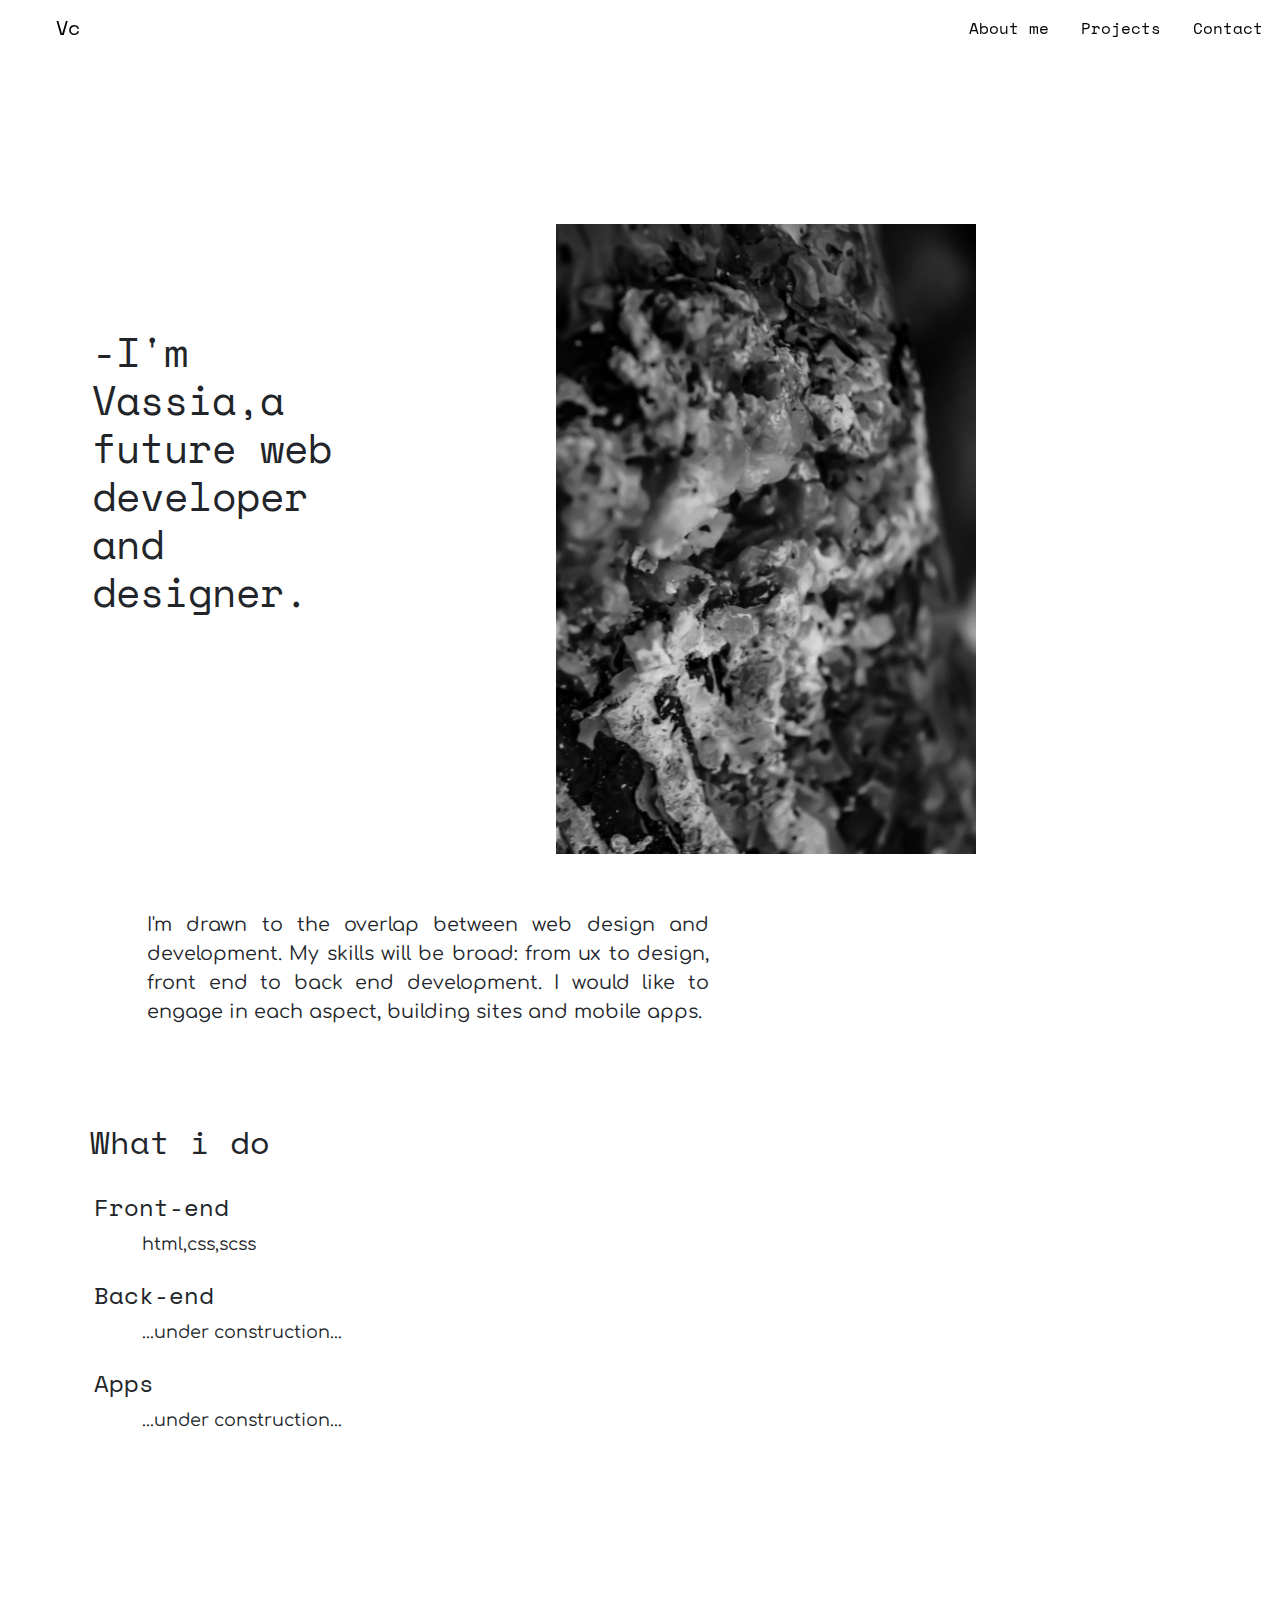
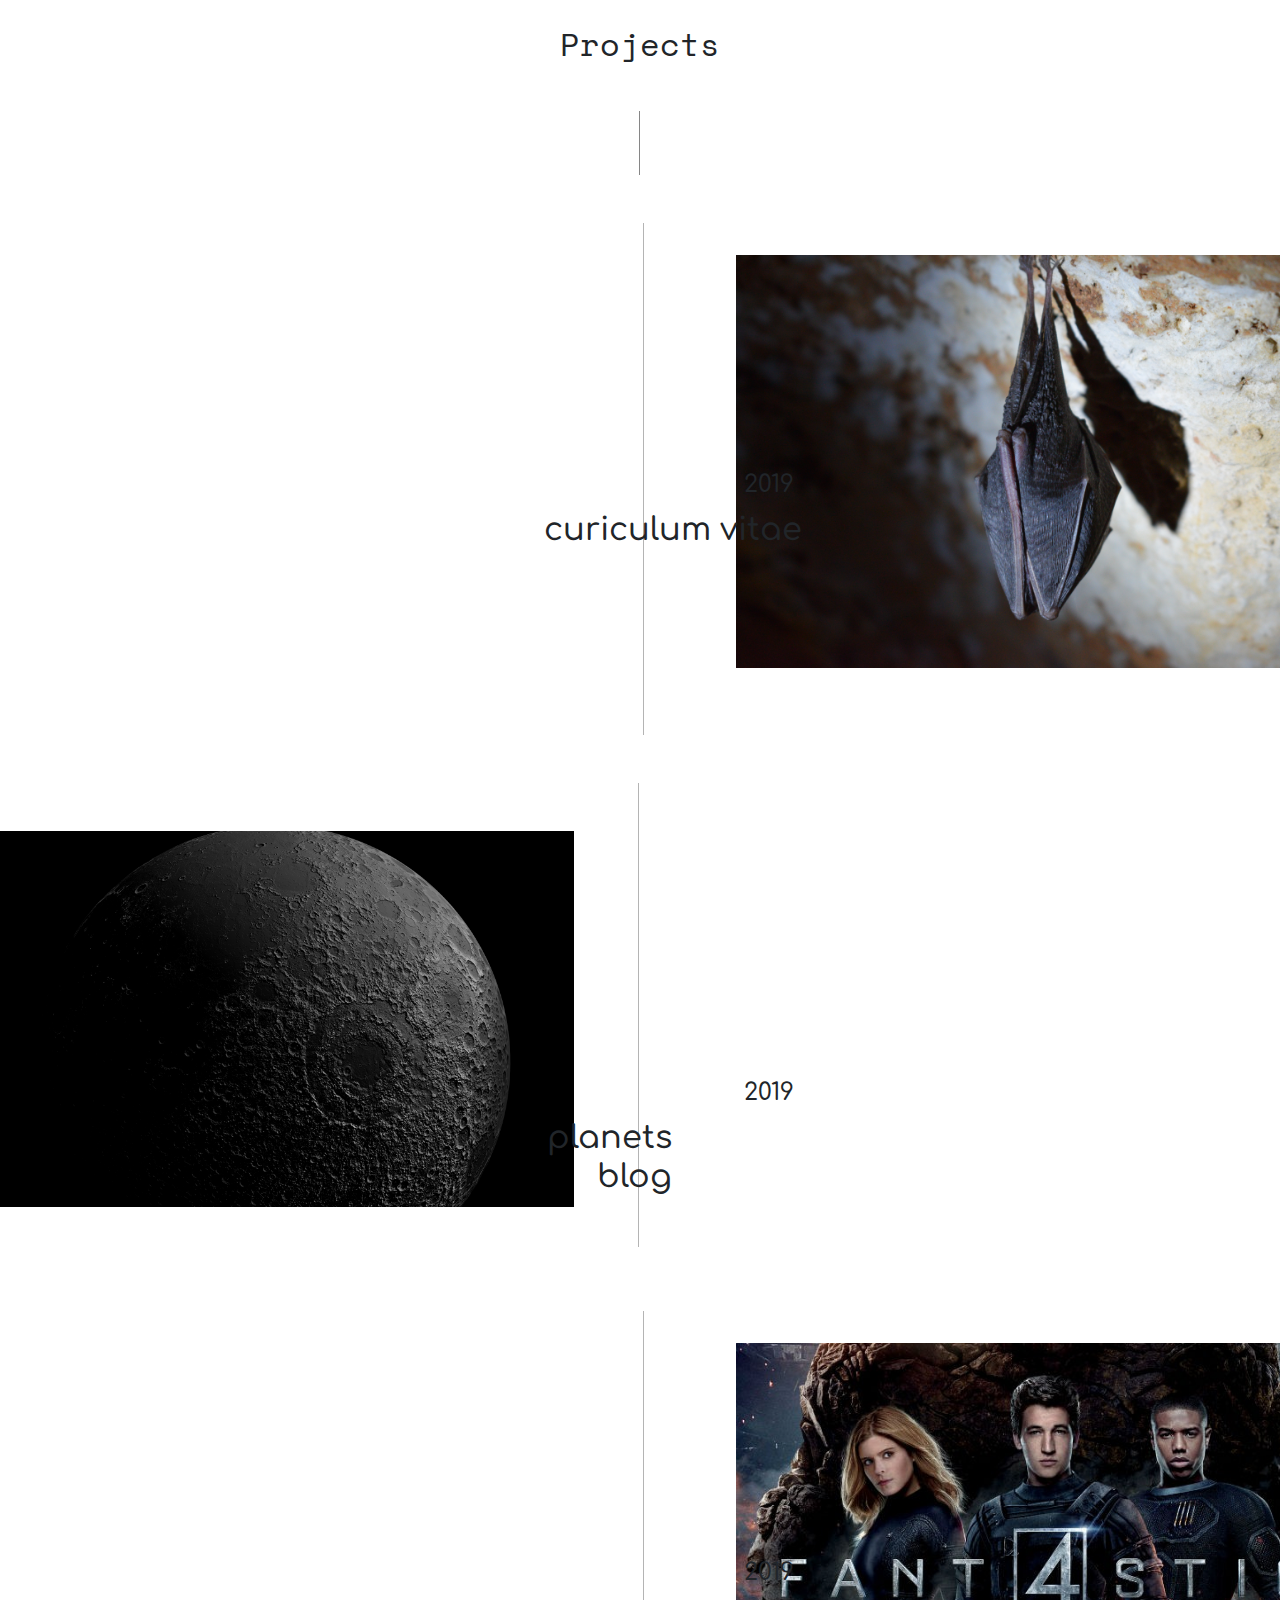
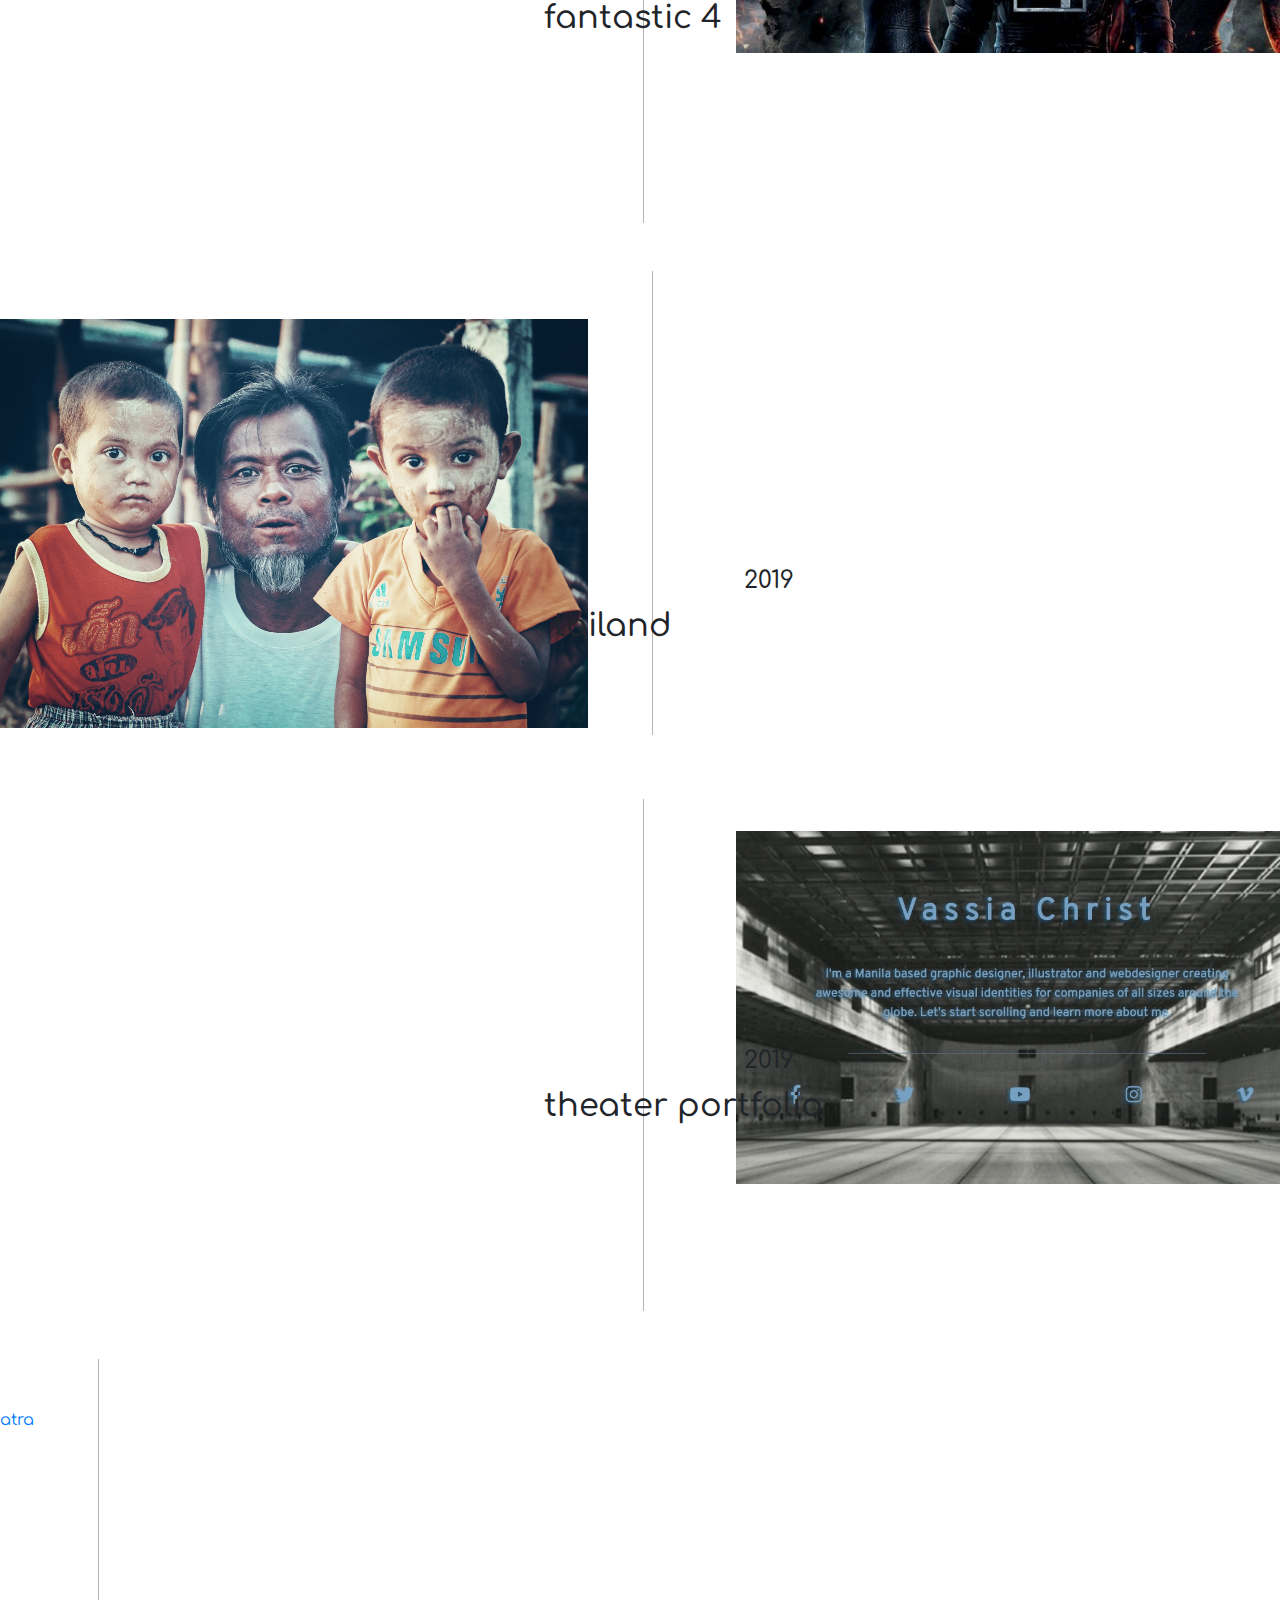
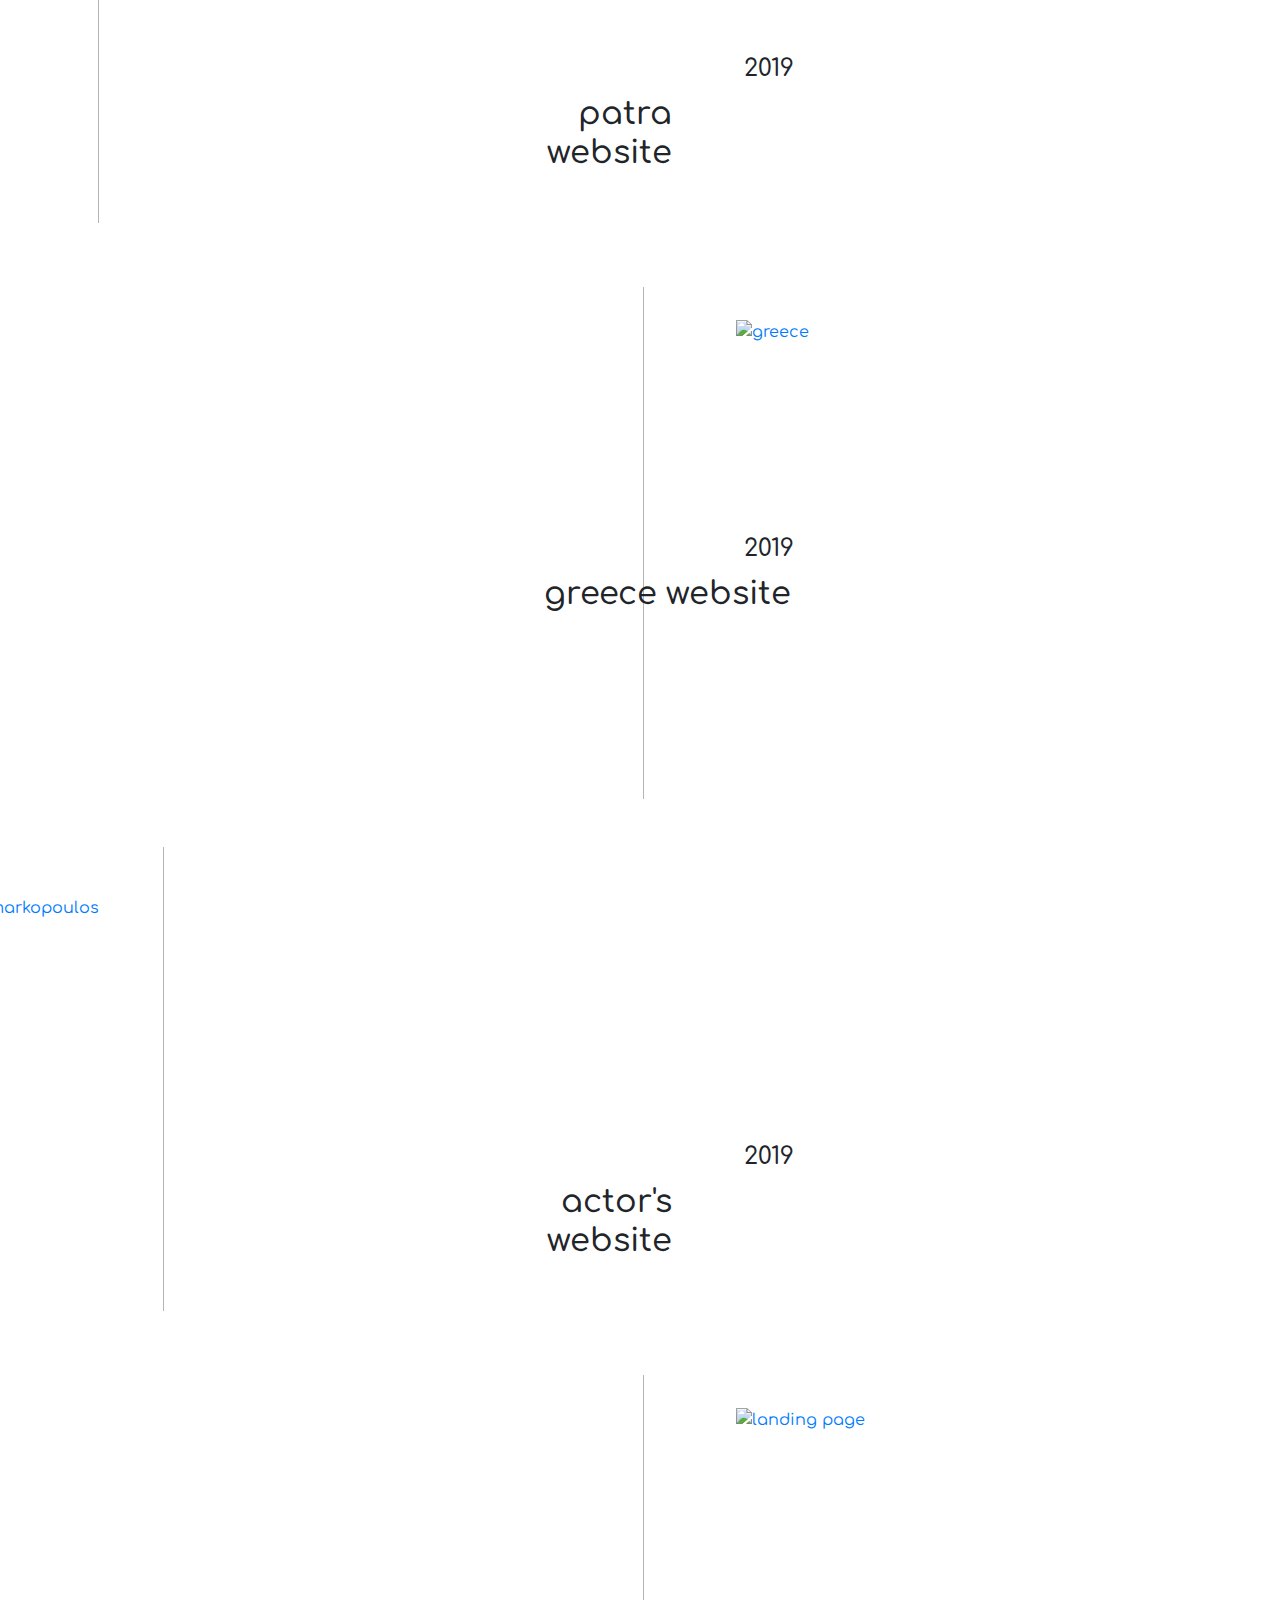
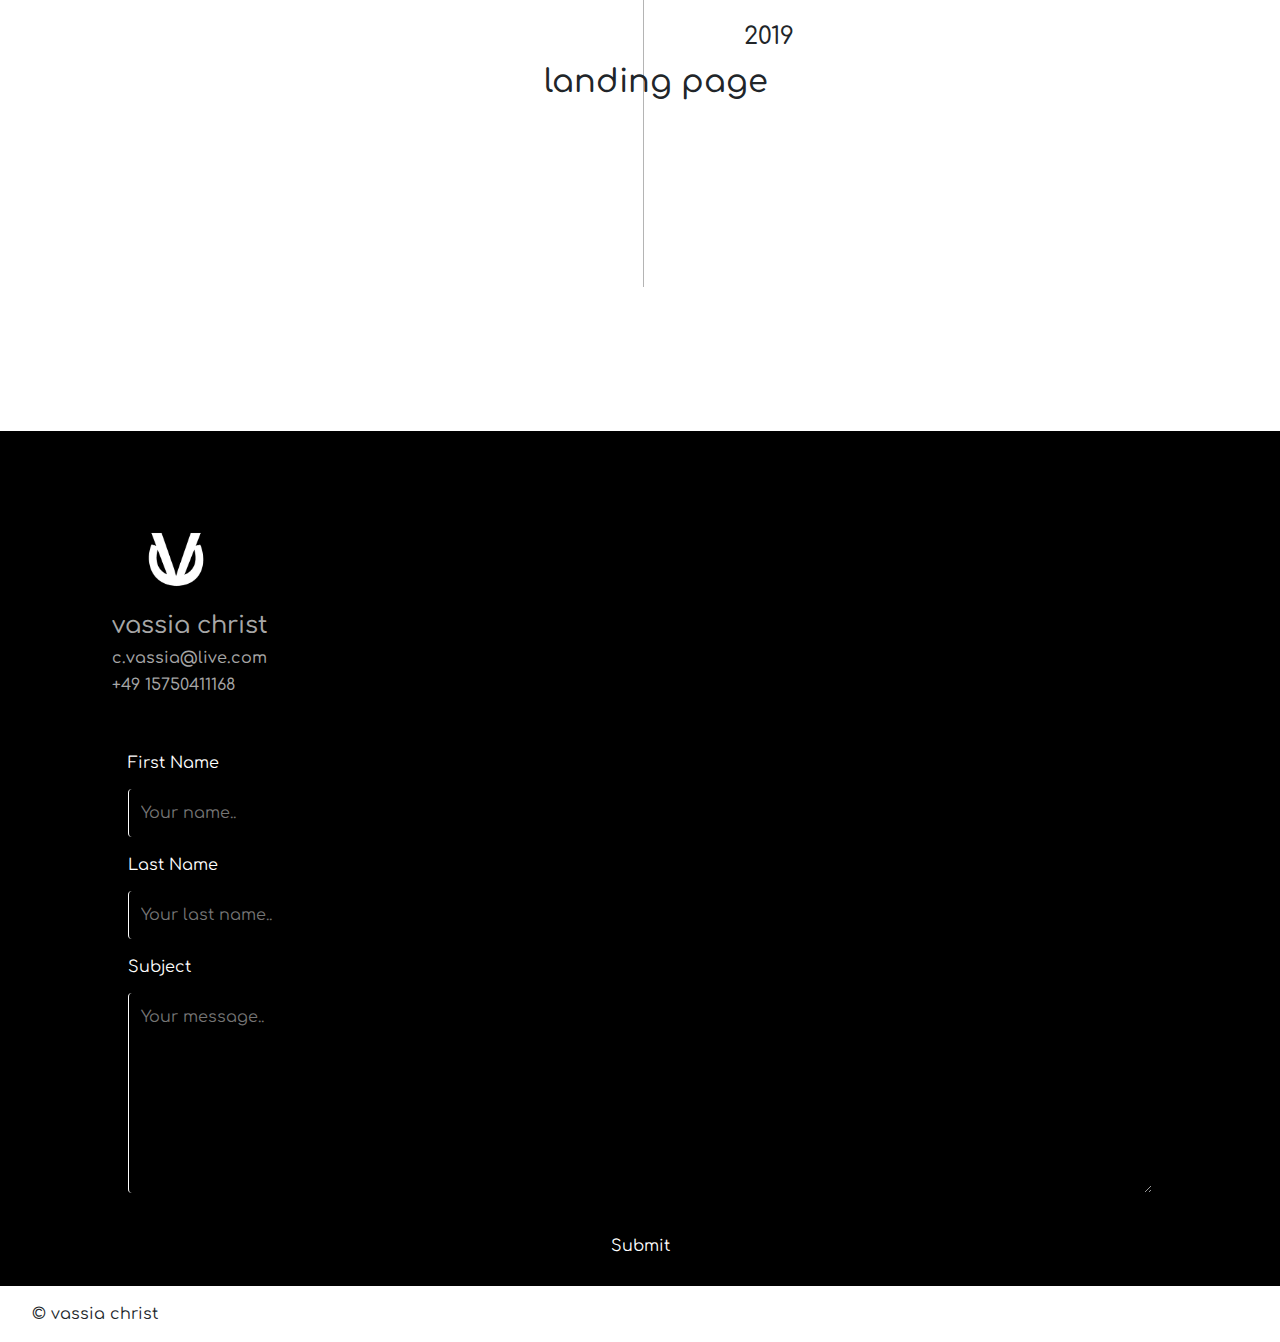
==== index.html @ 7c49e752 "first commit" ====
<!DOCTYPE html>
<html lang="en">
  <head>
    <meta charset="UTF-8" />
    <meta name="viewport" content="width=device-width, initial-scale=1.0" />
    <meta http-equiv="X-UA-Compatible" content="ie=edge" />
    <title>Document</title>
    <link
      rel="stylesheet"
      href="https://maxcdn.bootstrapcdn.com/bootstrap/4.3.1/css/bootstrap.min.css"
    />
    <script src="https://ajax.googleapis.com/ajax/libs/jquery/3.3.1/jquery.min.js"></script>
    <script src="https://cdnjs.cloudflare.com/ajax/libs/popper.js/1.14.7/umd/popper.min.js"></script>
    <script src="https://maxcdn.bootstrapcdn.com/bootstrap/4.3.1/js/bootstrap.min.js"></script>
    <link rel="stylesheet" href="main.css" />
    <link
      rel="stylesheet"
      href="https://use.fontawesome.com/releases/v5.8.1/css/all.css"
      integrity="sha384-50oBUHEmvpQ+1lW4y57PTFmhCaXp0ML5d60M1M7uH2+nqUivzIebhndOJK28anvf"
      crossorigin="anonymous"
    />
    <script src="https://unpkg.com/scrollreveal"></script>
    <link
      href="https://fonts.googleapis.com/css?family=Comfortaa:500|Space+Mono"
      rel="stylesheet"
    />
  </head>
  <body>
    <!-- NAVBAR -->

    <nav class="navbar navbar-expand-md fixed-top">
      <a id="logo" class="navbar-brand" href="#about">Vc</a>
      <button
        class="navbar-toggler"
        type="button"
        data-toggle="collapse"
        data-target="#collapsibleNavbar"
      >
        <span onclick="openNav()"> Menu</span>
      </button>
      <div
        class="collapse navbar-collapse row justify-content-end bd-highlight"
        id="navbarNavAltMarkup"
      >
        <a class="nav-item nav-link" href="#about">About me</a>
        <a class="nav-item nav-link" href="#projects-desktop">Projects</a>
        <a class="nav-item nav-link" href="#contact">Contact</a>
      </div>
      <div id="myNav" class="overlay">
        <a href="javascript:void(0)" class="closebtn" onclick="closeNav()"
          >&times;</a
        >

        <div class="overlay-content">
          <a onclick="closeNav()" href="#about">About me</a>
          <a onclick="closeNav()" href="#projects">Projects</a>
          <a onclick="closeNav()" href="#contact">Contact</a>
        </div>
      </div>
    </nav>

    <script>
      function openNav() {
        document.getElementById("myNav").style.height = "100%";
      }

      function closeNav() {
        document.getElementById("myNav").style.height = "0%";
      }
    </script>

    <script>
      $(window).scroll(function() {
        var scroll = $(window).scrollTop();
        if (scroll < 670) {
          $(".fixed-top").css("background", "transparent");
        } else {
          $(".fixed-top").css("background", "rgba(255, 255, 255, 0.644)");
          $(".fixed-top #logo").css("color", "black");
        }
      });

      $(window).scroll(function() {
        var scroll = $(window).scrollTop();
        if (scroll < 670) {
          $(".fixed-top #logo").css("color", "black");
          $("button").css("color", "black");
        } else {
          $("button").css("color", "black");
        }
      });

      $(window).scroll(function() {
        var scroll = $(window).scrollTop();
        if (scroll < 4670) {
          $("rgba(255, 255, 255, 0.644)").css("background", "transparent");
        } else {
          $(".fixed-top").css("background", "transparent");
          $(".fixed-top #logo").css("color", "white");
          $("button").css("color", "white");
        }
      });
    </script>

    <!-- About Section -->

    <section id="about"></section>
    <section>
      <article id="flex">
        <h1>-I'm Vassia,a future web developer and designer.</h1>
        <img id="hidden" src="pictures/bg-1.jpg" alt="bg" />
        <p class="first-paragraph">
          I'm drawn to the overlap between web design and development. My skills
          will be broad: from ux to design, front end to back end development. I
          would like to engage in each aspect, building sites and mobile apps.
        </p>
      </article>
      <article id="no-flex">
        <h2>What i do</h2>
        <h4>Front-end</h4>
        <p>html,css,scss</p>
        <h4>Back-end</h4>
        <p>...under construction...</p>
        <h4>Apps</h4>
        <p>...under construction...</p>
      </article>
    </section>

    <!-- Projects Section for mobile-->

    <section class="mobile" id="projects">
      <h2 id="reveal-h">Projects</h2>
      <div class="middle_line"></div>
      <article class="reveal-container">
        <a href="../html-cv/index.html">
          <img src="pictures/cv.jpg" alt="cv" />
        </a>
        <h6 class="info">2019</h6>
        <h5 class="info">curiculum vitae</h5>
      </article>
      <div class="middle_line"></div>
      <article class="reveal-container">
        <a href="../html-blog/index.html">
          <img src="pictures/blog.jpg" alt="planets" />
        </a>
        <h6 class="info">2019</h6>
        <h5 class="info">planets blog</h5>
      </article>
      <div class="middle_line"></div>
      <article class="reveal-container">
        <a href="../fanastic-four/index.html">
          <img src="pictures/fantastic4.jpg" alt="fantastic 4" />
        </a>
        <h6 class="info">2019</h6>
        <h5 class="info">fantastic 4 website</h5>
      </article>
      <div class="middle_line"></div>
      <article class="reveal-container">
        <a href="../html-photo_blog/index.html">
          <img src="pictures/photo-blog.jpg" alt="tailand" />
        </a>
        <h6 class="info">2019</h6>
        <h5 class="info">photo blog tailand</h5>
      </article>
      <div class="middle_line"></div>
      <article class="reveal-container">
        <a href="../html-portfolio/index.html">
          <img src="pictures/portfolio.jpg" alt="portfolio" />
        </a>
        <h6 class="info">2019</h6>
        <h5 class="info">theater portfolio</h5>
      </article>
      <div class="middle_line"></div>
      <article class="reveal-container">
        <a href="greece.html">
          <img src="pictures/greece.jpg" alt="greece" />
        </a>
        <h6 class="info">2019</h6>
        <h5 class="info">greece website</h5>
      </article>
      <div class="middle_line"></div>
      <article class="reveal-container">
        <a href="../html-patra/index.html">
          <img src="pictures/patra.jpg" alt="patra" />
        </a>
        <h6 class="info">2019</h6>
        <h5 class="info">patra website</h5>
      </article>
      <div class="middle_line"></div>
      <article class="reveal-container">
        <a href="../Spyros_Markopoulos/spyros.html">
          <img src="pictures/markopoulos.jpg" alt="markopoulos" />
        </a>
        <h6 class="info">2019</h6>
        <h5 class="info">actor's website</h5>
      </article>
      <div class="middle_line"></div>
      <article class="reveal-container">
        <a href="../ProductLandingPage/index.html">
          <img src="pictures/landing-page.jpg" alt="landing page" />
        </a>
        <h6 class="info">2019</h6>
        <h5 class="info">landing page</h5>
      </article>
    </section>

    <script>
      /* Setting Scroll reveal as a global 
object in window */
      window.sr = new ScrollReveal({
        reset: true // to repeat the effect
      });

      // First Section
      sr.reveal("#reveal-h", {
        origin: "left", // Place to start
        distance: "500px", // Distance to be moved
        duration: 2000
      });

      // Second section
      sr.reveal(".reveal-container", {
        origin: "bottom",
        duration: 3000,
        distance: "200px"
      });

      // info box
      sr.reveal(".info", {
        origin: "bottom",
        duration: 3000,
        distance: "200px"
      });

      sr.reveal("#hidden", {
        origin: "bottom",
        duration: 4000,
        distance: "700px"
      });
    </script>

    <!-- Projects Section for desktop-->
    <section id="projects-desktop">
      <h2 id="reveal-h1">Projects</h2>
      <div class="middle_line"></div>
      <section class="container">
        <article class="empty-left">
          <h6 class="info1">2019</h6>
          <h5 class="info1">curiculum vitae</h5>
        </article>
        <div class="middle_line1"></div>
        <article class="reveal-container1">
          <a href="../html-cv/index.html">
            <img src="pictures/cv.jpg" alt="cv" />
          </a>
        </article>
      </section>

      <section class="container">
        <article id="picture-left" class="reveal-container1">
          <a href="../html-blog/index.html">
            <img src="pictures/blog.jpg" alt="planets" />
          </a>
          <div class="middle_line2"></div>
          <article class="empty-right">
            <h6 id="h6-right" class="info1">2019</h6>
            <h5 id="h5-right" class="info1">planets blog</h5>
          </article>
        </article>
      </section>

      <section class="container">
        <article class="empty-left">
          <h6 class="info1">2019</h6>
          <h5 class="info1">fantastic 4</h5>
        </article>
        <div class="middle_line1"></div>
        <article class="reveal-container1">
          <a href="../fanastic-four/index.html">
            <img
              
              src="pictures/fantastic4.jpg"
              alt="fantastic 4"
            />
          </a>
        </article>
      </section>

      <section class="container">
        <article id="picture-left" class="reveal-container1">
          <a href="../html-photo_blog/index.html">
            <img src="pictures/photo-blog.jpg" alt="tailand" />
          </a>
          <div class="middle_line2"></div>
          <article class="empty-right">
            <h6 id="h6-right" class="info1">2019</h6>
            <h5 id="h5-right" class="info1">tailand</h5>
          </article>
        </article>
      </section>

      <section class="container">
        <article class="empty-left">
          <h6 class="info1">2019</h6>
          <h5 class="info1">theater portfolio</h5>
        </article>
        <div class="middle_line1"></div>
        <article class="reveal-container1">
          <a href="../html-portfolio/index.html">
            <img
              
              src="pictures/portfolio.jpg"
              alt="portfolio"
            />
          </a>
        </article>
      </section>

      <section class="container">
        <article id="picture-left" class="reveal-container1">
          <a href="../html-patra/index.html">
            <img src="pictures/patra.jpg" alt="patra" />
          </a>
          <div class="middle_line2"></div>
          <article class="empty-right">
            <h6 id="h6-right" class="info1">2019</h6>
            <h5 id="h5-right" class="info1">patra website</h5>
          </article>
        </article>
      </section>

      <section class="container">
        <article class="empty-left">
          <h6 class="info1">2019</h6>
          <h5 class="info1">greece website</h5>
        </article>
        <div class="middle_line1"></div>
        <article class="reveal-container1">
          <a href="greece.html">
            <img
              
              src="pictures/greece.jpg"
              alt="greece"
            />
          </a>
        </article>
      </section>

      <section class="container">
        <article id="picture-left" class="reveal-container1">
          <a href="../Spyros_Markopoulos/spyros.html">
            <img src="pictures/markopoulos.jpg" alt="markopoulos" />
          </a>
          <div class="middle_line2"></div>
          <article class="empty-right">
            <h6 id="h6-right" class="info1">2019</h6>
            <h5 id="h5-right" class="info1">actor's website</h5>
          </article>
        </article>
      </section>

      <section class="container">
        <article class="empty-left">
          <h6 class="info1">2019</h6>
          <h5 class="info1">landing page</h5>
        </article>
        <div class="middle_line1"></div>
        <article class="reveal-container1">
          <a href="../ProductLandingPage/index.html">
            <img
              
              src="pictures/landing-page.jpg"
              alt="landing page"
            />
          </a>
        </article>
      </section>
    </section>

    <script>
      /* Setting Scroll reveal as a global 
  object in window */
      window.sr = new ScrollReveal({
        reset: true // to repeat the effect
      });

      // First Section
      sr.reveal("#reveal-h1", {
        origin: "left", // Place to start
        distance: "500px", // Distance to be moved
        duration: 2000
      });

      // Second section
      sr.reveal(".reveal-container1", {
        origin: "bottom",
        duration: 3000,
        distance: "200px"
      });

      // info box
      sr.reveal(".info1", {
        origin: "bottom",
        duration: 3000,
        distance: "200px"
      });

      sr.reveal("#hidden", {
        origin: "bottom",
        duration: 4000,
        distance: "700px"
      });
    </script>

    <!-- contact section -->

    <div id="contact">
      <div class="informations">
        <img class="reveal-logo" src="pictures/logo.png" alt="logo" />
        <h4>vassia christ</h4>
        <h6>c.vassia@live.com</h6>
        <h6>+49 15750411168</h6>
      </div>
      <div class="wrapper">
        <form action="/action_page.php">
          <label for="fname">First Name</label>
          <input
            type="text"
            id="fname"
            name="firstname"
            placeholder="Your name.."
          />

          <label for="lname">Last Name</label>
          <input
            type="text"
            id="lname"
            name="lastname"
            placeholder="Your last name.."
          />

          <label for="subject">Subject</label>
          <textarea
            id="subject"
            name="subject"
            placeholder="Your message.."
            style="height:200px"
          ></textarea>

          <input type="submit" value="Submit" />
        </form>
      </div>
    </div>

    <script>
      /* Setting Scroll reveal as a global 
  object in window */
      window.sr = new ScrollReveal({
        reset: true // to repeat the effect
      });

      sr.reveal(".reveal-logo", {
        origin: "bottom", // Place to start
        distance: "700px", // Distance to be moved
        duration: 6000
      });
    </script>

    <!-- footer -->
    <footer>
      <p>&copy; vassia christ</p>
      <a
        id="first-icon"
        class="fab fa-facebook-f"
        href="https://www.facebook.com/vassia.christ"
      ></a>
      <a
        class="fab fa-pinterest"
        href="https://www.pinterest.de/vassiachrist/web-design/"
      ></a>
      <a class="fab fa-dribbble" href="https://dribbble.com/vassia1"></a>
    </footer>
  </body>
</html>
---- main.css ----
* {
  -webkit-box-sizing: border-box;
  box-sizing: border-box;
  margin: 0;
  padding: 0;
}

body {
  font-family: "Space Mono", monospace;
}

nav button {
  outline: 0 !important;
}

nav .overlay {
  height: 0%;
  width: 100%;
  position: fixed;
  z-index: 1;
  top: 0;
  left: 0;
  background-color: black;
  background-color: black;
  overflow-y: hidden;
  -webkit-transition: 0.5s;
  transition: 0.5s;
}

nav .overlay-content {
  position: relative;
  top: 10%;
  width: 100%;
  text-align: right;
  padding-right: 3em;
  margin-top: 30px;
}

nav .overlay a {
  padding: 8px;
  text-decoration: none;
  font-size: 36px;
  color: #ffffff;
  display: block;
  -webkit-transition: 2s;
  transition: 2s;
}

nav .overlay .closebtn {
  position: absolute;
  top: -7px;
  left: 10px;
  font-size: 35px;
}

nav #logo {
  color: black;
}

nav #navbarNavAltMarkup a {
  color: #000000;
}

#about {
  height: 1em;
}

section {
  margin-top: 1em;
}

section article h1,
section article h2 {
  margin: 1em 0.1em 1em 0.3em;
}

section article #hidden {
  display: none;
}

section article p {
  margin: 0.5em 2em 0 1.5em;
  font-family: "Comfortaa", cursive;
  font-size: 1.1em;
}

section article h4 {
  margin: 0 2em 0 0.6em;
}

section article .first-paragraph {
  text-align: justify;
  margin-top: 2em;
}

section article h4 {
  margin-top: 1em;
}

#projects-desktop {
  display: none;
}

#projects {
  font-family: "Comfortaa", cursive;
}

#projects .middle_line {
  width: 50%;
  height: 4em;
  margin: 3em 0 3em 0;
  border-right: 1px solid rgba(105, 105, 105, 0.808);
}

#projects h2 {
  padding-top: 2em;
  text-align: center;
  font-family: "Space Mono", monospace;
}

#projects article {
  margin-top: 2em;
}

#projects img {
  width: 100%;
  height: auto;
  margin: 0 auto;
}

#projects h6 {
  text-align: center;
  margin-bottom: 0;
  margin-top: 1em;
}

#projects h5 {
  text-align: center;
}

#contact {
  font-family: "Comfortaa", cursive;
  background-color: black;
  margin-top: 6em;
}

#contact .informations {
  color: rgba(255, 255, 255, 0.664);
  padding: 4em 0 3em 7em;
}

#contact .informations img {
  width: 50%;
  height: auto;
}

#contact .wrapper {
  width: 80%;
  margin: 0 auto;
}

#contact label {
  color: white;
}

#contact input,
#contact select,
#contact textarea {
  background-color: transparent;
  color: white;
  width: 100%;
  padding: 12px;
  border-radius: 4px;
  margin-top: 6px;
  margin-bottom: 16px;
  resize: vertical;
  outline: 0 !important;
  border: none;
  border-left: 1px solid white !important;
}

#contact input[type="submit"] {
  padding: 12px 20px;
  border: none;
  border-radius: 4px;
  cursor: pointer;
  outline: 0 !important;
  border: none !important;
}

footer {
  font-family: "Comfortaa", cursive;
  margin-top: 1em;
  display: -webkit-box;
  display: -ms-flexbox;
  display: flex;
  -ms-flex-pack: distribute;
      justify-content: space-around;
}

footer p {
  padding-right: 10em;
}

footer a {
  color: black;
  padding-top: 0.1em;
}

@media (min-width: 768px) {
  section #flex {
    margin: 1em 0 0 2em;
    display: -webkit-box;
    display: -ms-flexbox;
    display: flex;
    -ms-flex-wrap: wrap;
        flex-wrap: wrap;
  }
  section #flex #hidden {
    display: -webkit-box;
    display: -ms-flexbox;
    display: flex;
    width: 30%;
    height: 25%;
    margin: 11em 0 0 14em;
  }
  section #flex h1 {
    display: -webkit-box;
    display: -ms-flexbox;
    display: flex;
    text-align: left;
    width: 20%;
    margin: 4em 0em 1em 0.3em;
  }
  section #flex p {
    display: -webkit-box;
    display: -ms-flexbox;
    display: flex;
    margin: 3em 16em 0 1.5em;
    width: 50%;
  }
  section #no-flex {
    margin-left: 2em;
  }
  section #no-flex h2 {
    margin-top: 3em;
  }
  section #no-flex h4 {
    margin: 0 2em 0 0.6em;
  }
  section #no-flex .first-paragraph {
    text-align: justify;
    margin-top: 2em;
  }
  section #no-flex h4 {
    margin-top: 1em;
  }
  #contact .reveal-logo {
    width: 10% !important;
  }
  footer #first-icon {
    padding-left: 10em;
  }
}

@media (min-width: 1024px) {
  #navbarNavAltMarkup {
    width: 40%;
  }
  #flex {
    margin-left: 5em !important;
  }
  #flex #hidden {
    width: 35% !important;
  }
  #flex h1 {
    margin-top: 7em !important;
  }
  #flex p {
    font-size: 1.2em;
  }
  #no-flex {
    margin-left: 5em !important;
    margin-bottom: 8em !important;
  }
  .mobile {
    display: none;
  }
  #projects-desktop {
    font-family: "Comfortaa", cursive;
    display: block;
  }
  #projects-desktop .middle_line {
    width: 50%;
    height: 4em;
    margin: 3em 0 3em 0;
    border-right: 1px solid rgba(105, 105, 105, 0.808);
  }
  #projects-desktop h2 {
    padding-top: 2em;
    text-align: center;
    font-family: "Space Mono", monospace;
  }
  #projects-desktop article {
    margin-top: 2em;
  }
  #projects-desktop h6 {
    text-align: right;
    margin-bottom: 0;
    margin-top: 9em;
    position: absolute;
    left: 31em;
    font-size: 1.5em;
  }
  #projects-desktop h5 {
    text-align: right;
    margin-top: 8em;
    position: absolute;
    left: 17em;
    font-size: 2em;
  }
  #projects-desktop img {
    width: 100%;
    height: auto;
  }
  #projects-desktop .container {
    display: -webkit-box;
    display: -ms-flexbox;
    display: flex;
    -webkit-box-pack: justify;
        -ms-flex-pack: justify;
            justify-content: space-between;
  }
  #projects-desktop .empty-left {
    width: 60%;
  }
  #projects-desktop .reveal-container1 {
    width: 70%;
    display: -webkit-box;
    display: -ms-flexbox;
    display: flex;
    margin-right: -10em;
  }
  #projects-desktop .middle_line1 {
    width: 10%;
    height: 32em;
    margin: 0em -2em 3em 0;
    border-left: 1px solid rgba(105, 105, 105, 0.5);
  }
  #projects-desktop .empty-right {
    width: 60%;
  }
  #projects-desktop #picture-left {
    width: 61%;
    margin-left: -9em;
  }
  #projects-desktop #picture-left a {
    margin-right: 4em;
  }
  #projects-desktop .middle_line2 {
    width: 10%;
    height: 29em;
    margin: -3em -5.9em 3em 0;
    border-left: 1px solid rgba(105, 105, 105, 0.5);
  }
  #h5-right {
    text-align: right;
    margin-top: 7em;
    position: absolute;
    right: 19em;
    font-size: 2em;
  }
  #h6-right {
    text-align: right;
    margin-bottom: 0;
    margin-top: 7em;
    position: absolute;
    left: 31em;
    font-size: 1.5em;
  }
  #contact .reveal-logo {
    width: 10% !important;
  }
  footer {
    display: -webkit-inline-box;
    display: -ms-inline-flexbox;
    display: inline-flex;
  }
  p {
    padding-left: 2em;
  }
  #first-icon {
    padding-left: 69em;
  }
  a {
    padding-left: 2em;
  }
}
/*# sourceMappingURL=main.css.map */
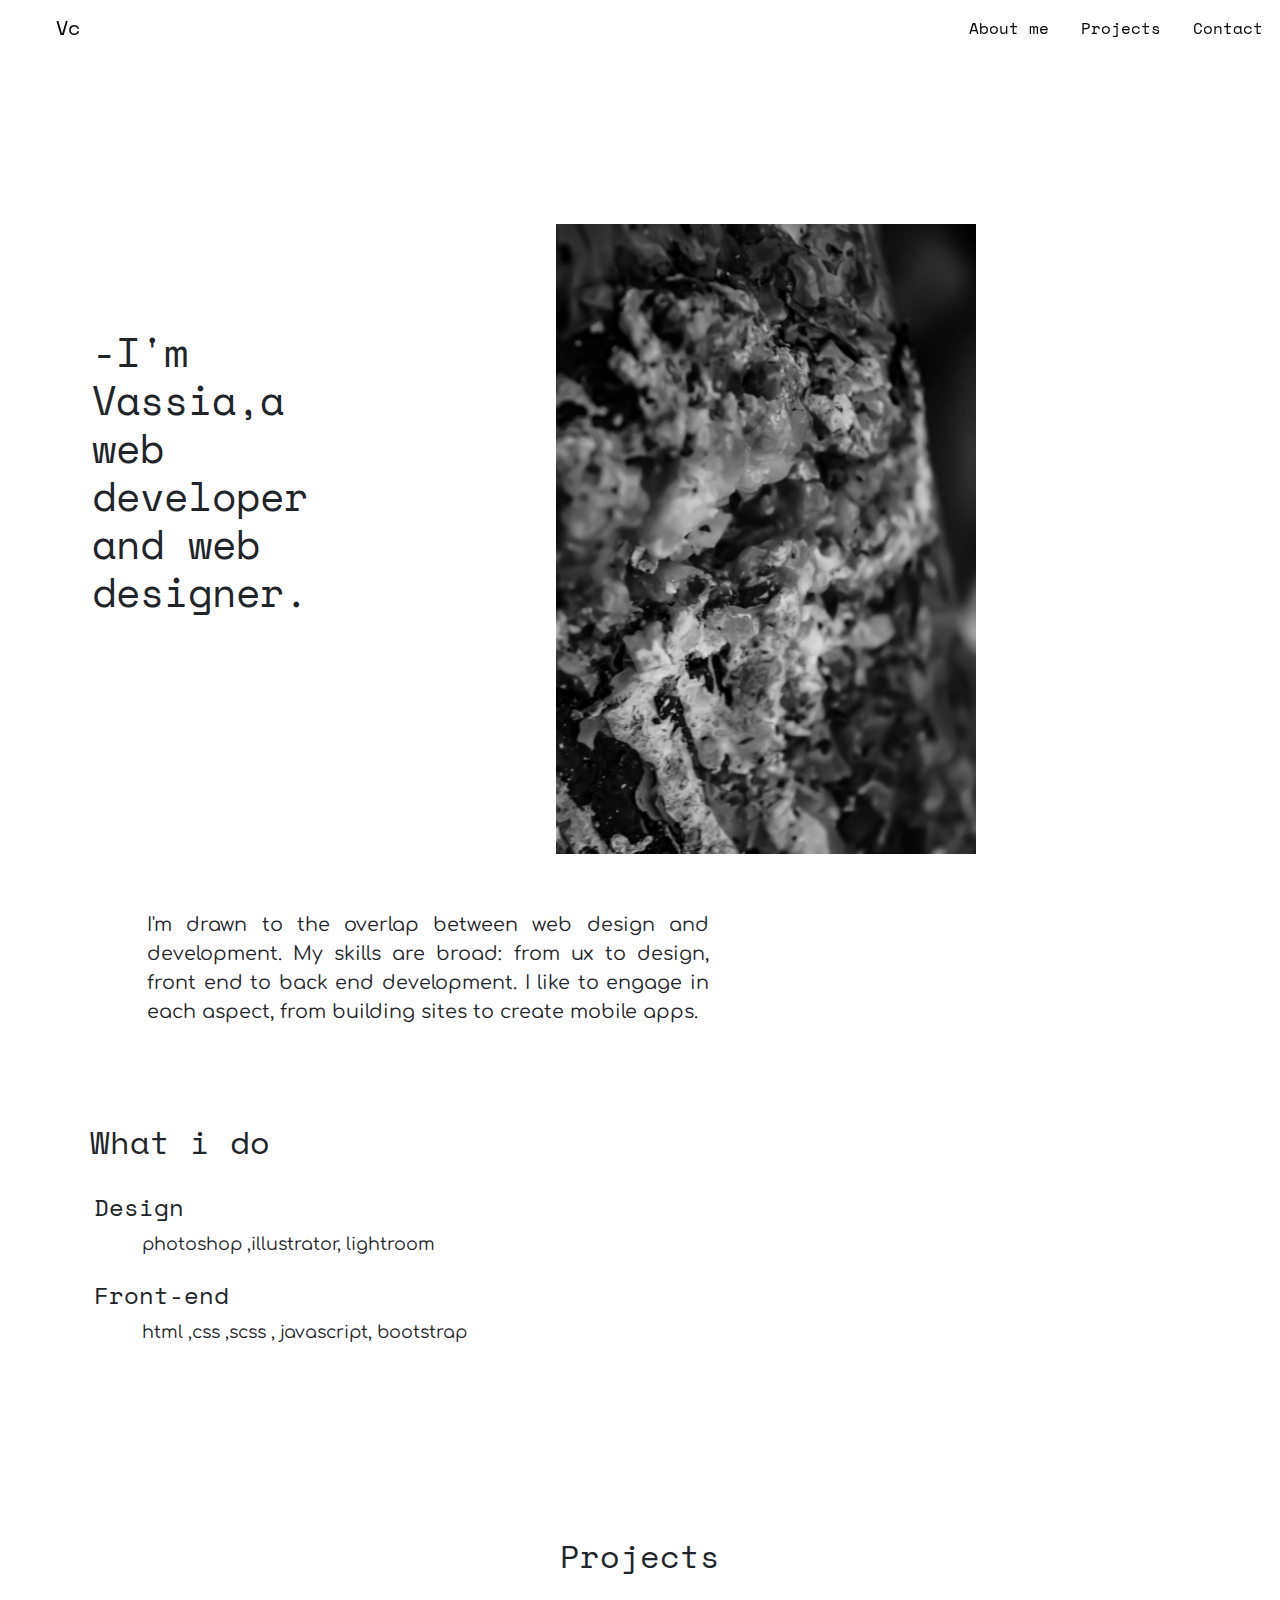
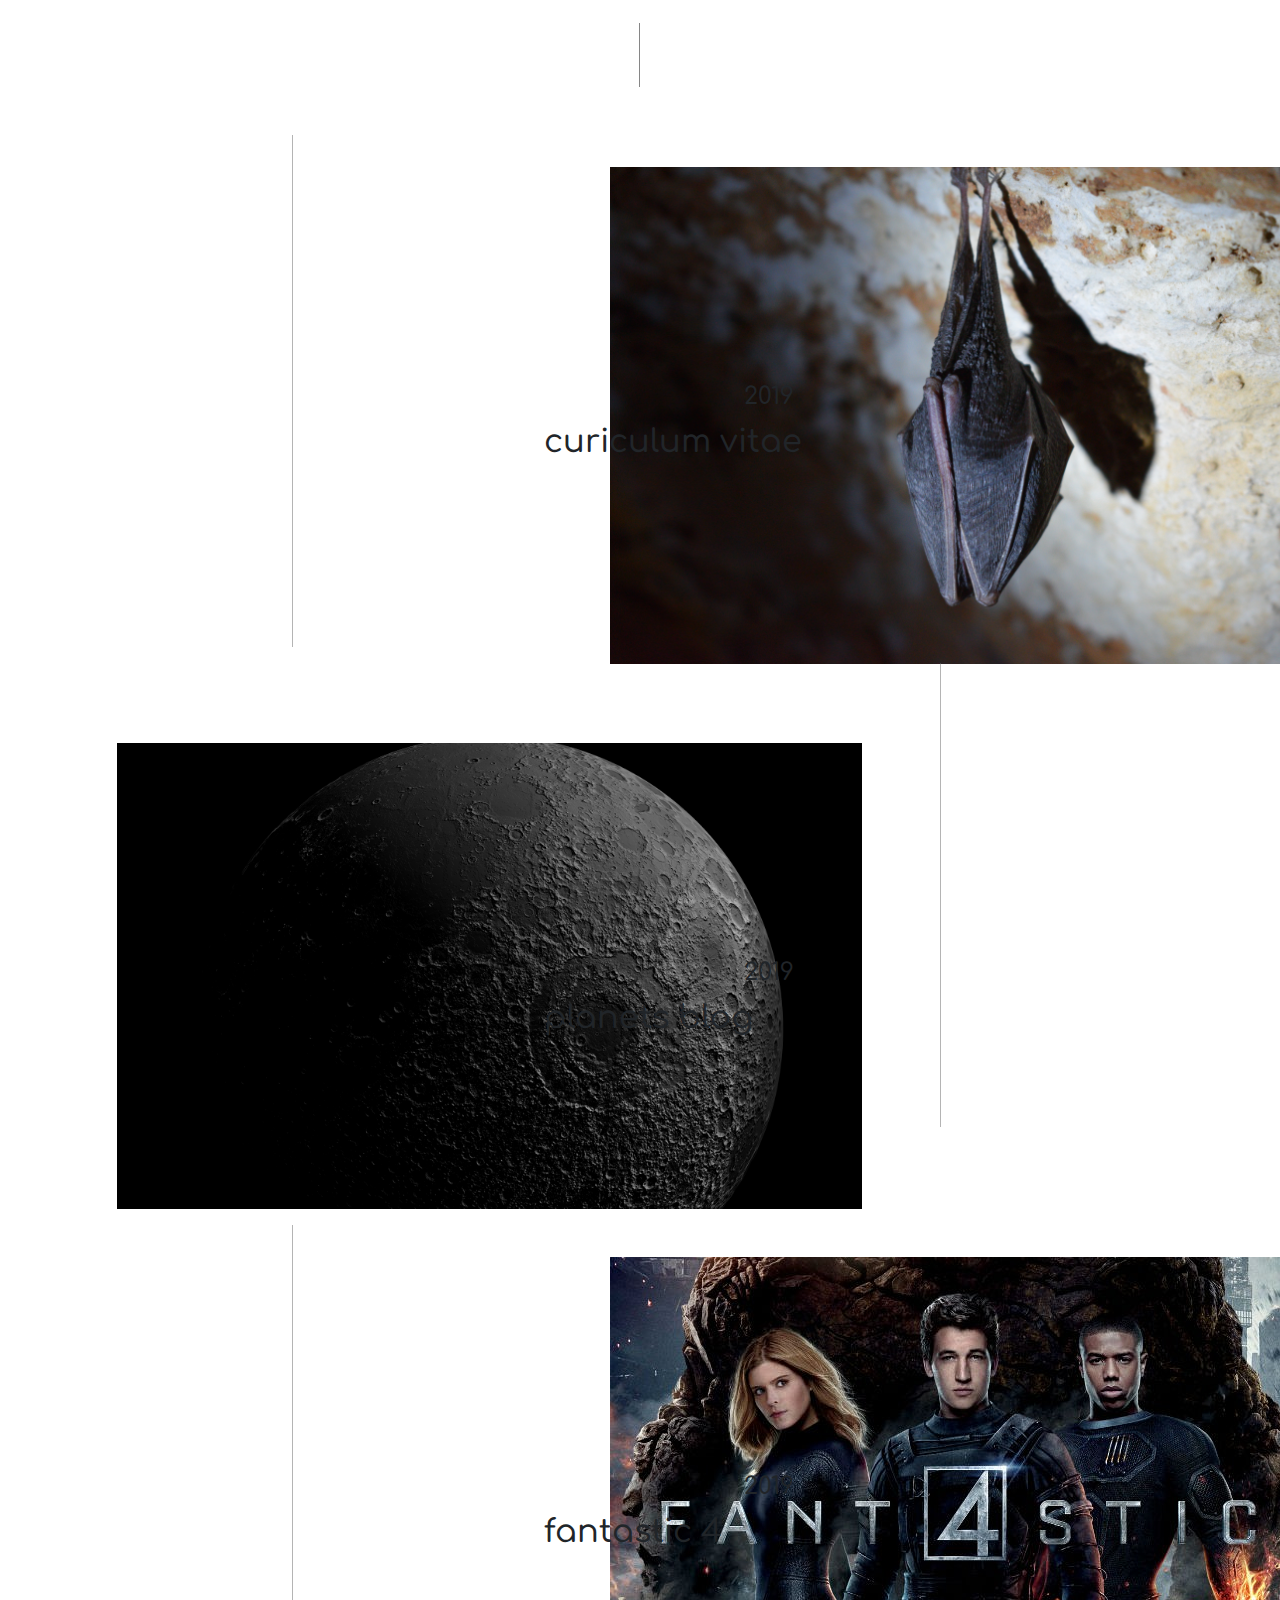
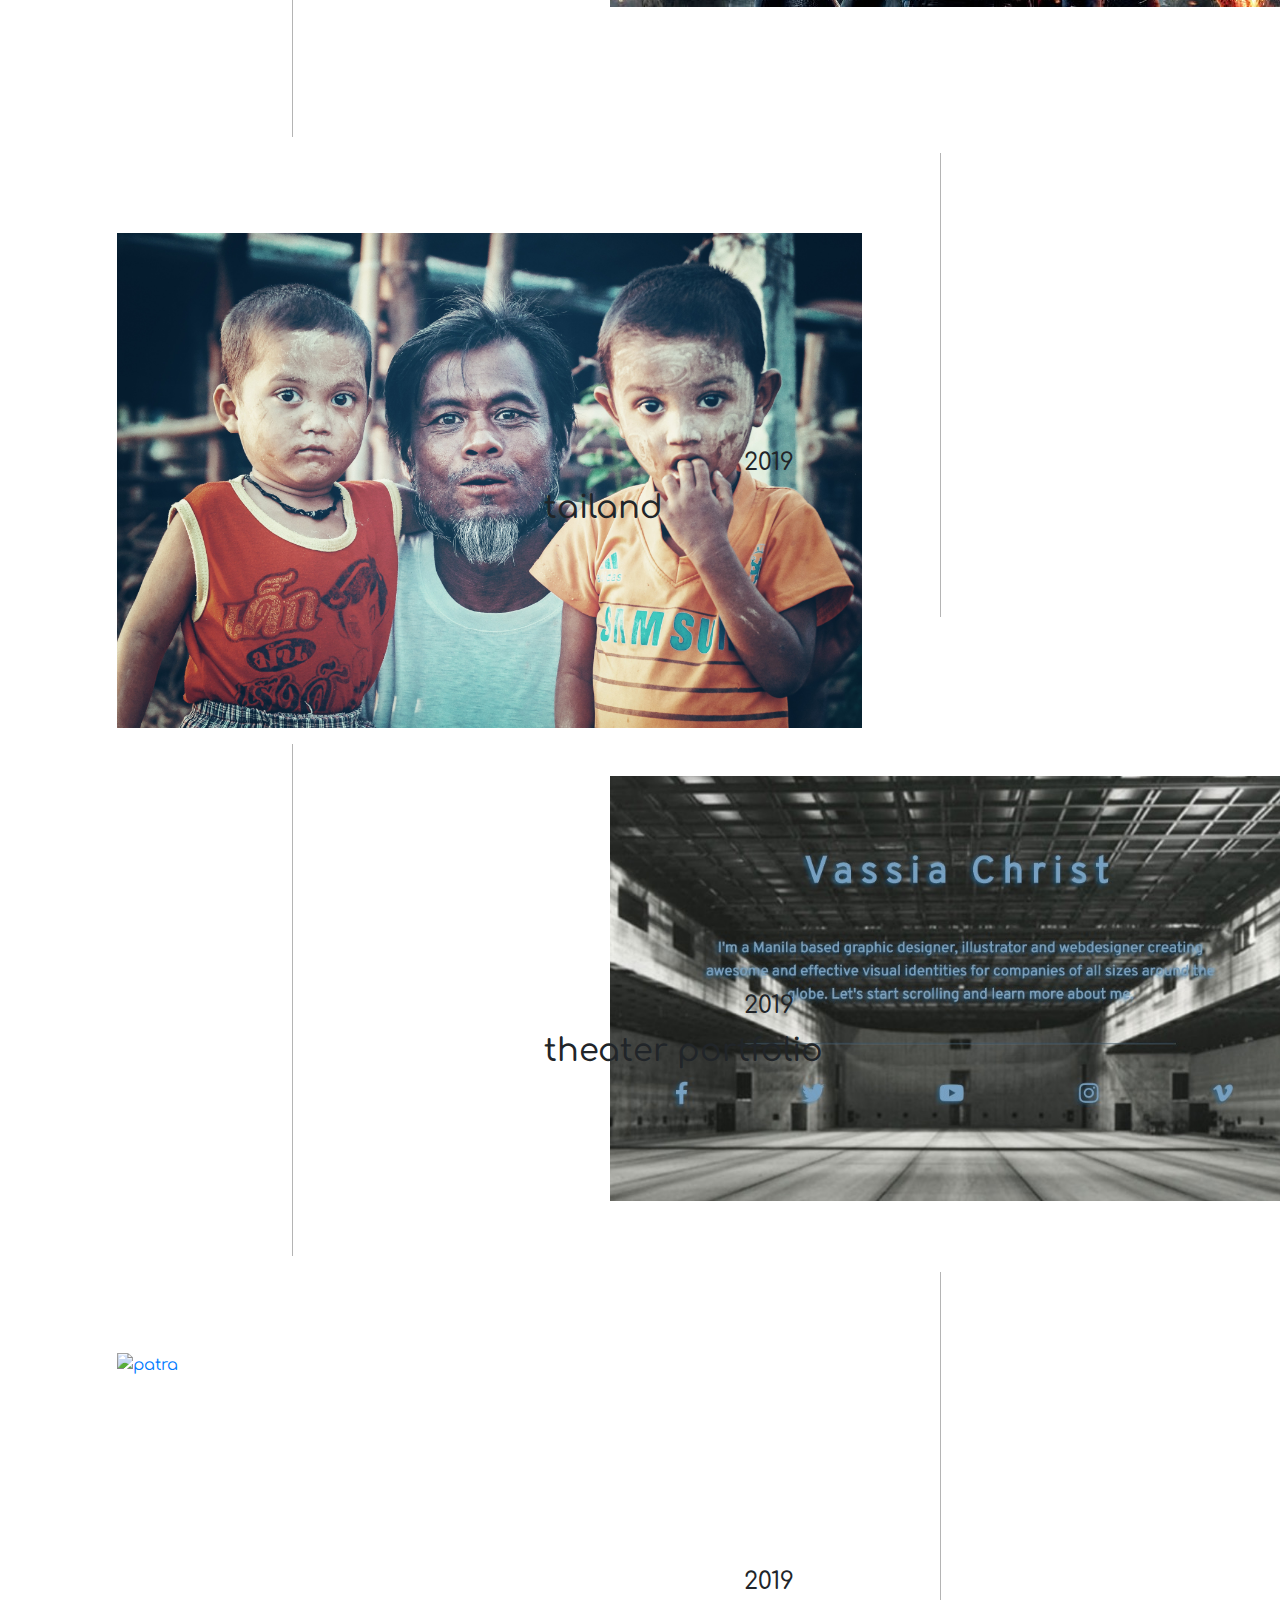
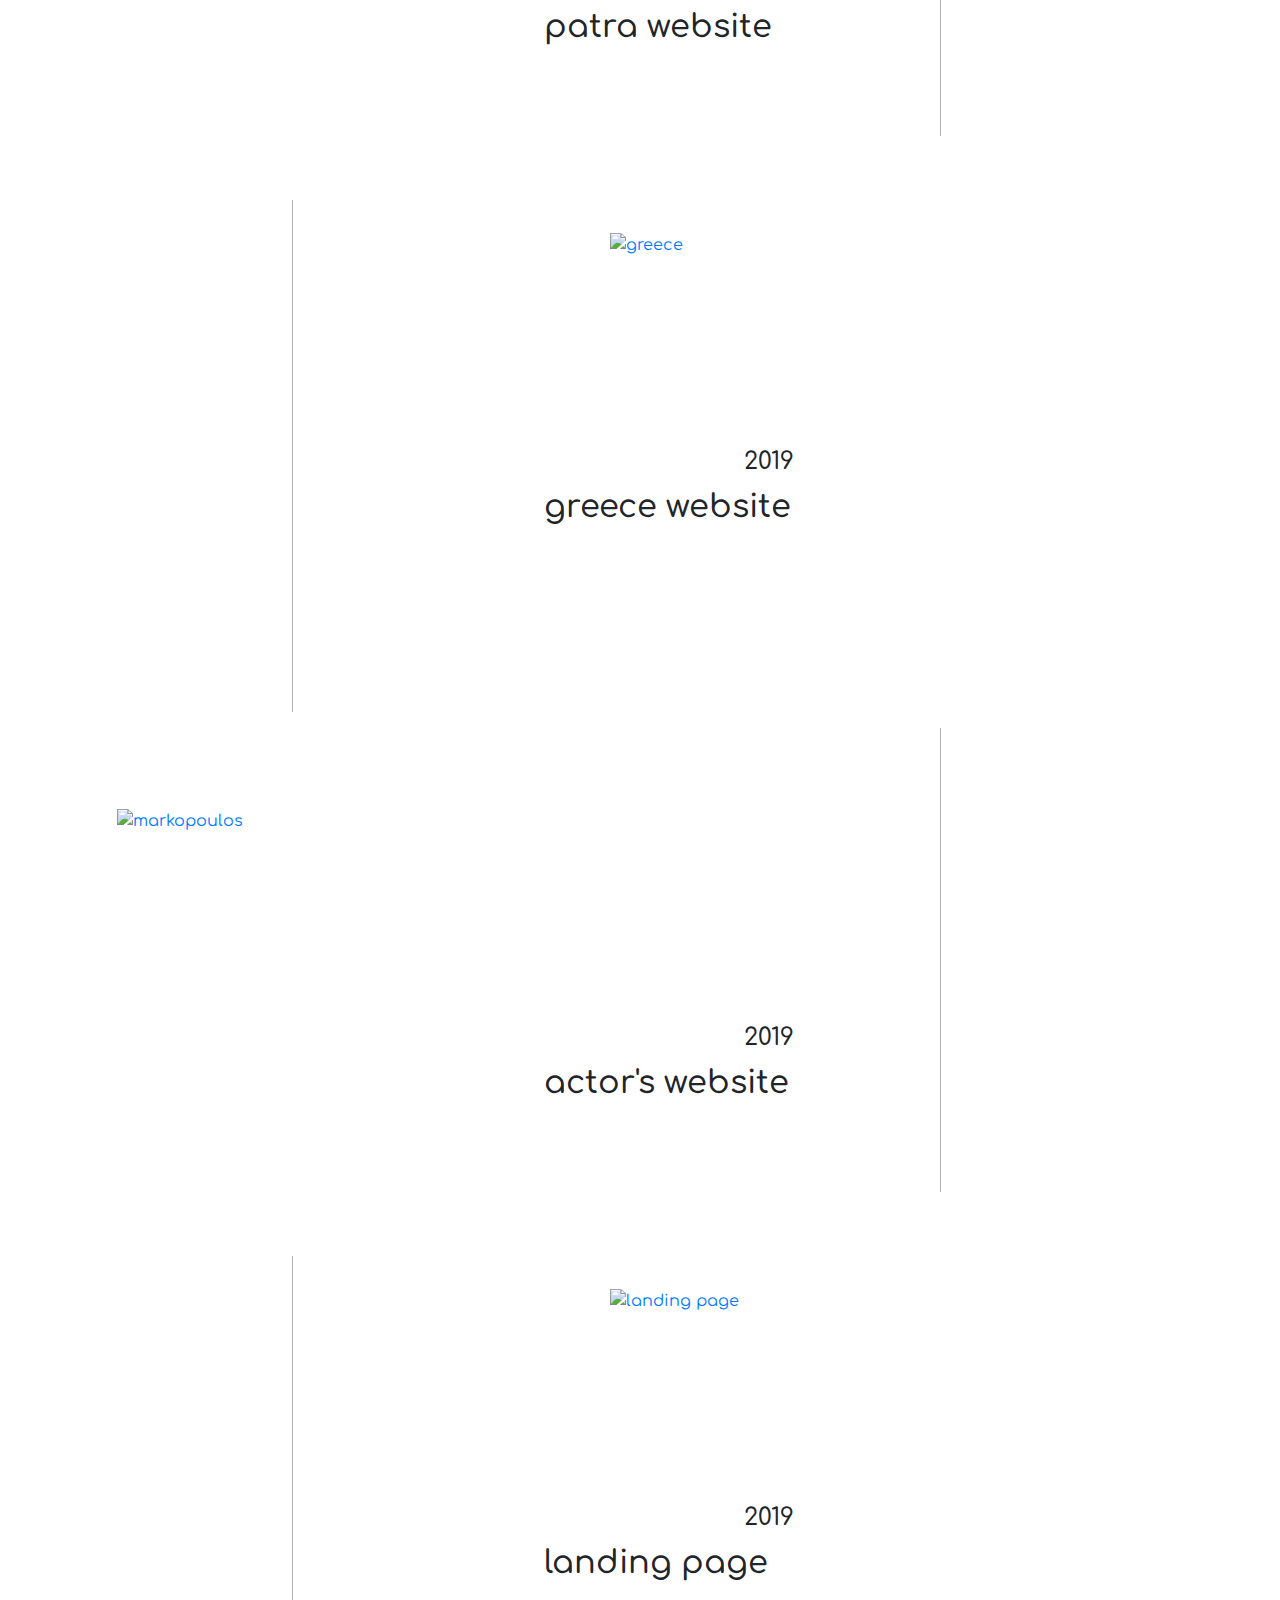
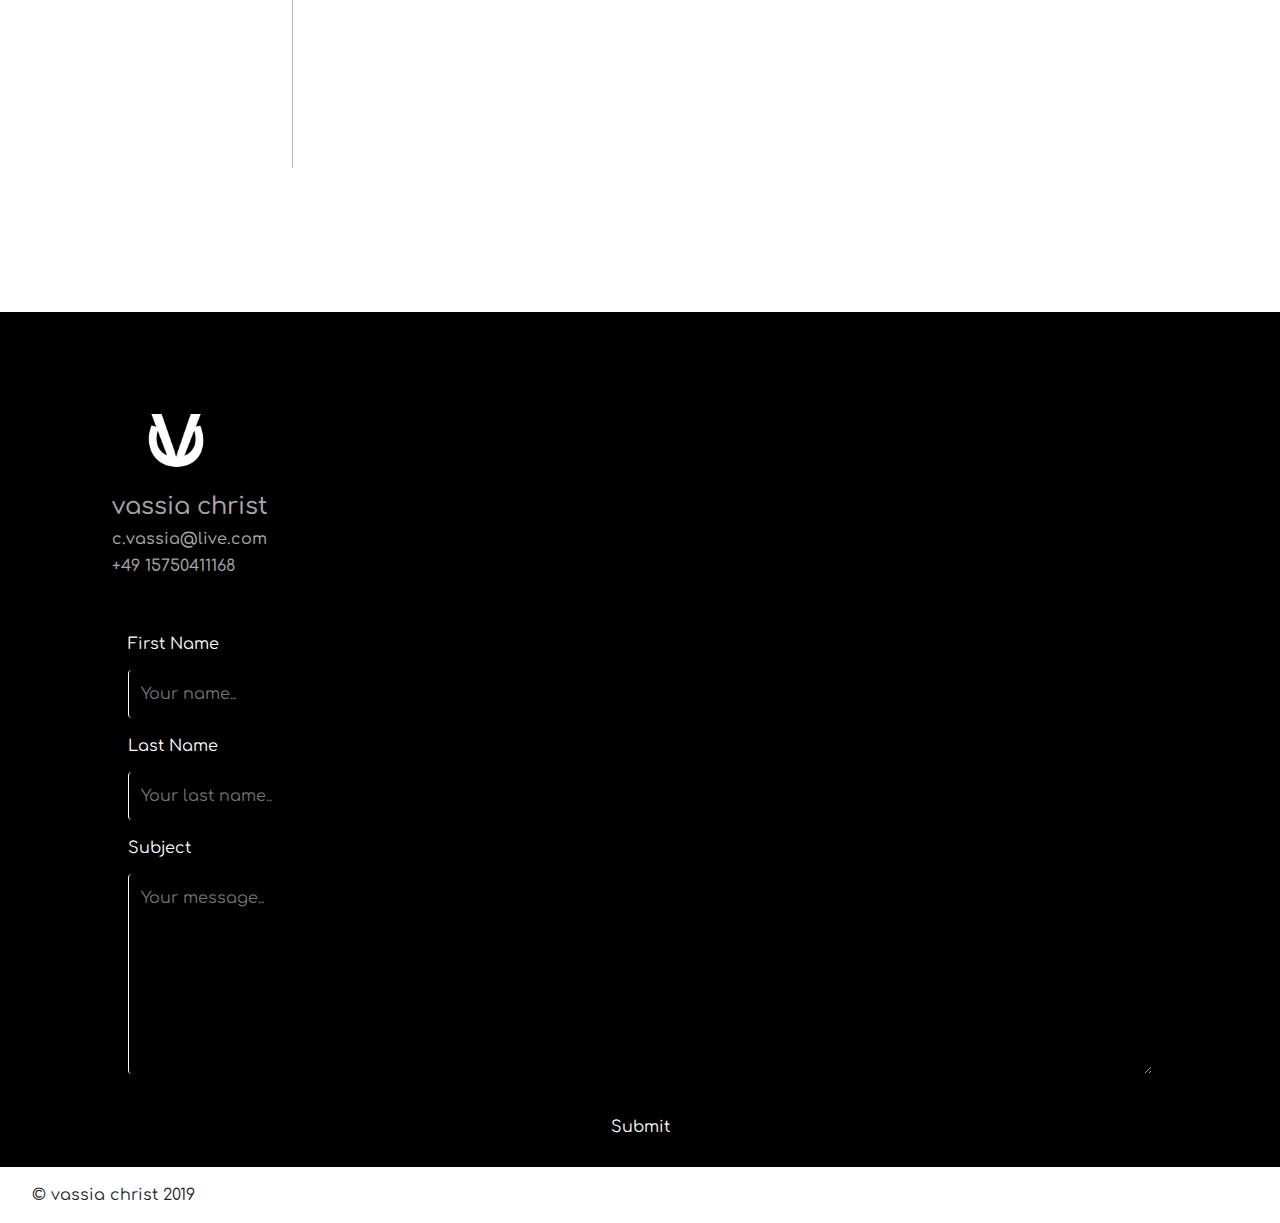
==== commit cdfbe917: "4th commit" ====
--- a/index.html
+++ b/index.html
@@ -4,7 +4,7 @@
     <meta charset="UTF-8" />
     <meta name="viewport" content="width=device-width, initial-scale=1.0" />
     <meta http-equiv="X-UA-Compatible" content="ie=edge" />
-    <title>Document</title>
+    <title>Vassia Christ</title>
     <link
       rel="stylesheet"
       href="https://maxcdn.bootstrapcdn.com/bootstrap/4.3.1/css/bootstrap.min.css"
@@ -107,23 +107,24 @@
     <section id="about"></section>
     <section>
       <article id="flex">
-        <h1>-I'm Vassia,a future web developer and designer.</h1>
+        <h1>-I'm Vassia,a web developer and web designer.</h1>
         <img id="hidden" src="pictures/bg-1.jpg" alt="bg" />
         <p class="first-paragraph">
           I'm drawn to the overlap between web design and development. My skills
-          will be broad: from ux to design, front end to back end development. I
-          would like to engage in each aspect, building sites and mobile apps.
+          are broad: from ux to design, front end to back end development. I
+          like to engage in each aspect, from building sites to create mobile apps.
         </p>
       </article>
       <article id="no-flex">
         <h2>What i do</h2>
+        <h4>Design</h4>
+        <p>photoshop ,illustrator, lightroom</p>
+
         <h4>Front-end</h4>
-        <p>html,css,scss</p>
-        <h4>Back-end</h4>
+        <p>html ,css ,scss , javascript, bootstrap</p>
+        <!-- <h4>Back-end</h4>
         <p>...under construction...</p>
-        <h4>Apps</h4>
-        <p>...under construction...</p>
-      </article>
+      </article> -->
     </section>
 
     <!-- Projects Section for mobile-->
@@ -244,7 +245,7 @@
       <h2 id="reveal-h1">Projects</h2>
       <div class="middle_line"></div>
       <section class="container">
-        <article class="empty-left">
+        <article>
           <h6 class="info1">2019</h6>
           <h5 class="info1">curiculum vitae</h5>
         </article>
@@ -257,121 +258,105 @@
       </section>
 
       <section class="container">
-        <article id="picture-left" class="reveal-container1">
+        <article class="reveal-container1">
           <a href="../html-blog/index.html">
             <img src="pictures/blog.jpg" alt="planets" />
           </a>
-          <div class="middle_line2"></div>
-          <article class="empty-right">
-            <h6 id="h6-right" class="info1">2019</h6>
-            <h5 id="h5-right" class="info1">planets blog</h5>
-          </article>
-        </article>
-      </section>
-
-      <section class="container">
-        <article class="empty-left">
+        </article>
+        <div class="middle_line2"></div>
+        <article>
+          <h6 class="text-align-left" class="info1">2019</h6>
+          <h5 class="text-align-left" class="info1">planets blog</h5>
+        </article>
+      </section>
+
+      <section class="container">
+        <article>
           <h6 class="info1">2019</h6>
           <h5 class="info1">fantastic 4</h5>
         </article>
         <div class="middle_line1"></div>
         <article class="reveal-container1">
           <a href="../fanastic-four/index.html">
-            <img
-              
-              src="pictures/fantastic4.jpg"
-              alt="fantastic 4"
-            />
-          </a>
-        </article>
-      </section>
-
-      <section class="container">
-        <article id="picture-left" class="reveal-container1">
+            <img src="pictures/fantastic4.jpg" alt="fantastic 4" />
+          </a>
+        </article>
+      </section>
+
+      <section class="container">
+        <article class="reveal-container1">
           <a href="../html-photo_blog/index.html">
             <img src="pictures/photo-blog.jpg" alt="tailand" />
           </a>
-          <div class="middle_line2"></div>
-          <article class="empty-right">
-            <h6 id="h6-right" class="info1">2019</h6>
-            <h5 id="h5-right" class="info1">tailand</h5>
-          </article>
-        </article>
-      </section>
-
-      <section class="container">
-        <article class="empty-left">
+        </article>
+        <div class="middle_line2"></div>
+        <article>
+          <h6 class="text-align-left" class="info1">2019</h6>
+          <h5 class="text-align-left" class="info1">tailand</h5>
+        </article>
+      </section>
+
+      <section class="container">
+        <article>
           <h6 class="info1">2019</h6>
           <h5 class="info1">theater portfolio</h5>
         </article>
         <div class="middle_line1"></div>
         <article class="reveal-container1">
           <a href="../html-portfolio/index.html">
-            <img
-              
-              src="pictures/portfolio.jpg"
-              alt="portfolio"
-            />
-          </a>
-        </article>
-      </section>
-
-      <section class="container">
-        <article id="picture-left" class="reveal-container1">
+            <img src="pictures/portfolio.jpg" alt="portfolio" />
+          </a>
+        </article>
+      </section>
+
+      <section class="container">
+        <article class="reveal-container1">
           <a href="../html-patra/index.html">
             <img src="pictures/patra.jpg" alt="patra" />
           </a>
-          <div class="middle_line2"></div>
-          <article class="empty-right">
-            <h6 id="h6-right" class="info1">2019</h6>
-            <h5 id="h5-right" class="info1">patra website</h5>
-          </article>
-        </article>
-      </section>
-
-      <section class="container">
-        <article class="empty-left">
+        </article>
+        <div class="middle_line2"></div>
+        <article>
+          <h6 class="text-align-left" class="info1">2019</h6>
+          <h5 class="text-align-left" class="info1">patra website</h5>
+        </article>
+      </section>
+
+      <section class="container">
+        <article>
           <h6 class="info1">2019</h6>
           <h5 class="info1">greece website</h5>
         </article>
         <div class="middle_line1"></div>
         <article class="reveal-container1">
           <a href="greece.html">
-            <img
-              
-              src="pictures/greece.jpg"
-              alt="greece"
-            />
-          </a>
-        </article>
-      </section>
-
-      <section class="container">
-        <article id="picture-left" class="reveal-container1">
+            <img src="pictures/greece.jpg" alt="greece" />
+          </a>
+        </article>
+      </section>
+
+      <section class="container">
+        <article class="reveal-container1">
           <a href="../Spyros_Markopoulos/spyros.html">
             <img src="pictures/markopoulos.jpg" alt="markopoulos" />
           </a>
-          <div class="middle_line2"></div>
-          <article class="empty-right">
-            <h6 id="h6-right" class="info1">2019</h6>
-            <h5 id="h5-right" class="info1">actor's website</h5>
-          </article>
-        </article>
-      </section>
-
-      <section class="container">
-        <article class="empty-left">
+        </article>
+        <div class="middle_line2"></div>
+        <article>
+          <h6 class="text-align-left" class="info1">2019</h6>
+          <h5 class="text-align-left" class="info1">actor's website</h5>
+        </article>
+      </section>
+
+      <section class="container">
+        <article>
           <h6 class="info1">2019</h6>
           <h5 class="info1">landing page</h5>
         </article>
         <div class="middle_line1"></div>
         <article class="reveal-container1">
           <a href="../ProductLandingPage/index.html">
-            <img
-              
-              src="pictures/landing-page.jpg"
-              alt="landing page"
-            />
+            <img src="pictures/landing-page.jpg" alt="landing page" />
           </a>
         </article>
       </section>
@@ -384,7 +369,15 @@
         reset: true // to repeat the effect
       });
 
+      // Picture
+      sr.reveal("#hidden", {
+        origin: "bottom",
+        duration: 4000,
+        distance: "700px"
+      });
+
       // First Section
+
       sr.reveal("#reveal-h1", {
         origin: "left", // Place to start
         distance: "500px", // Distance to be moved
@@ -395,20 +388,14 @@
       sr.reveal(".reveal-container1", {
         origin: "bottom",
         duration: 3000,
-        distance: "200px"
+        distance: "500px"
       });
 
       // info box
       sr.reveal(".info1", {
         origin: "bottom",
         duration: 3000,
-        distance: "200px"
-      });
-
-      sr.reveal("#hidden", {
-        origin: "bottom",
-        duration: 4000,
-        distance: "700px"
+        distance: "500px"
       });
     </script>
 
@@ -468,7 +455,7 @@
 
     <!-- footer -->
     <footer>
-      <p>&copy; vassia christ</p>
+      <p>&copy; vassia christ 2019</p>
       <a
         id="first-icon"
         class="fab fa-facebook-f"
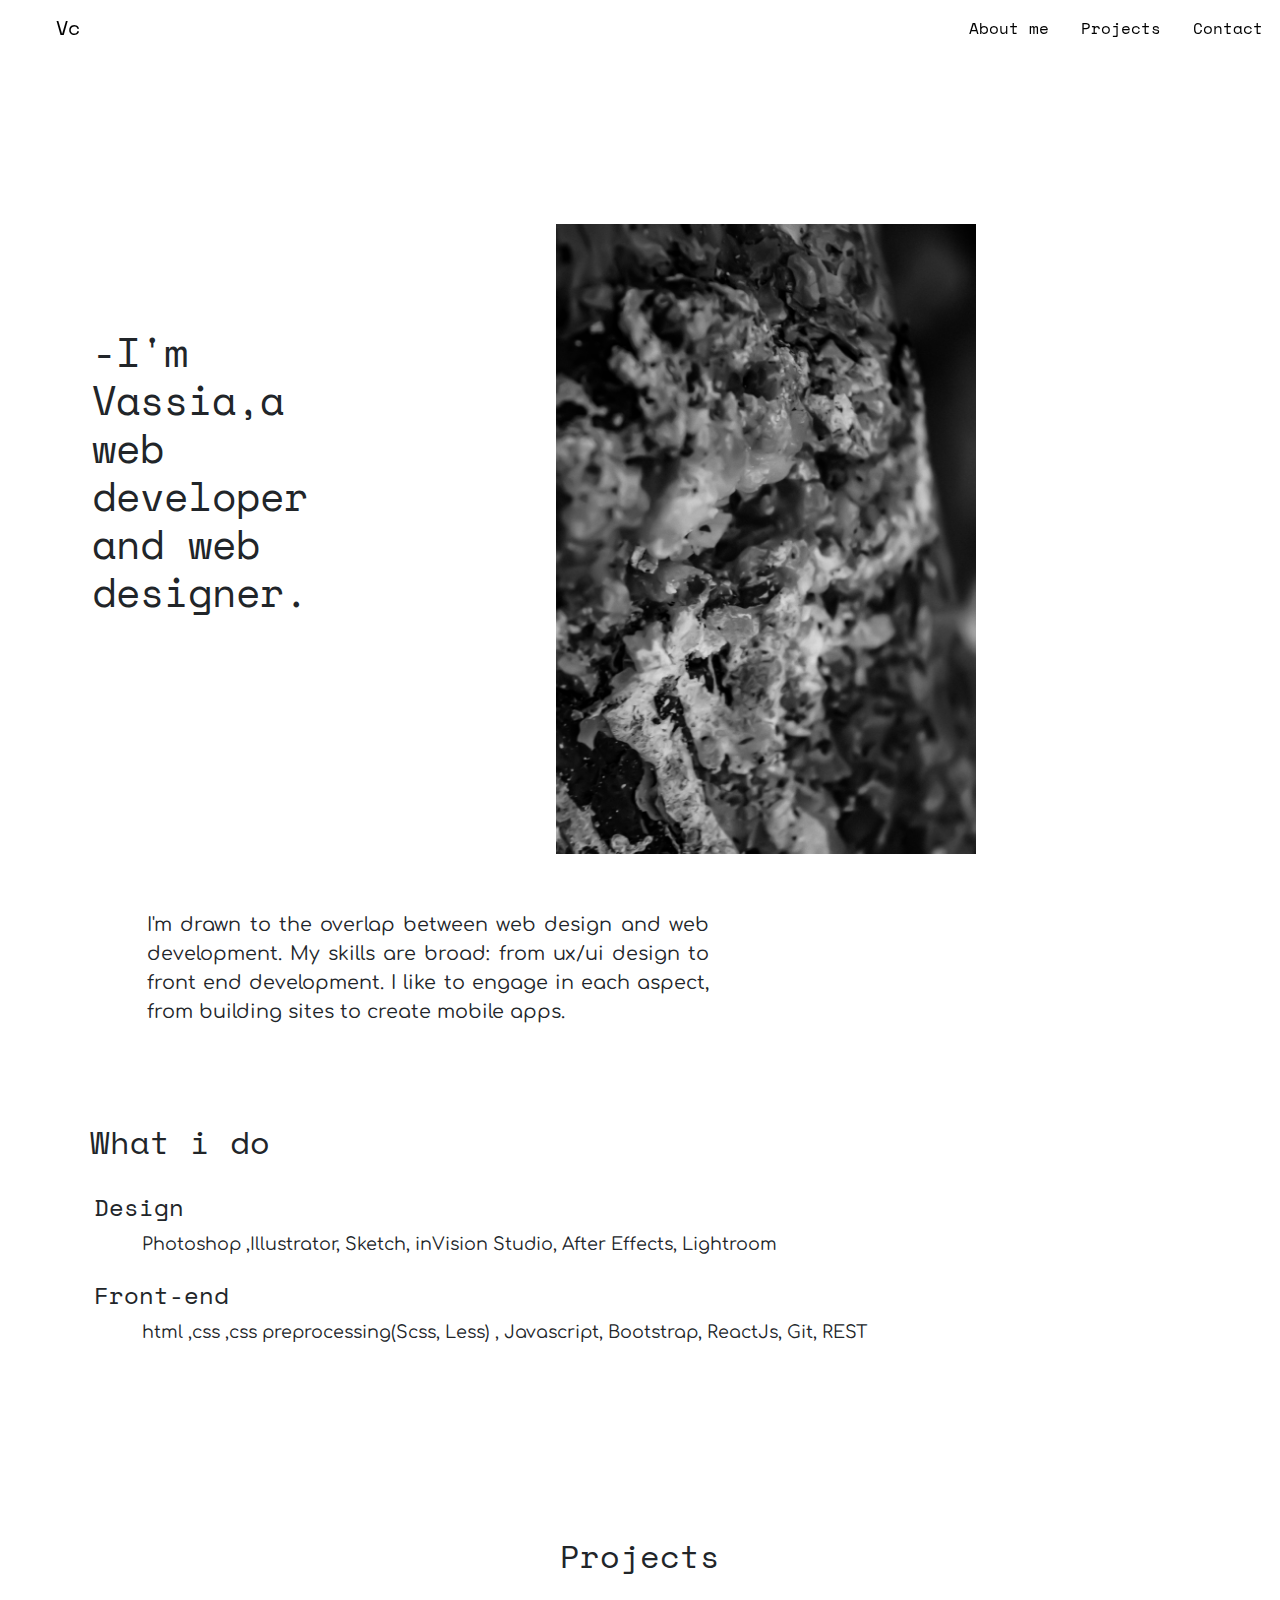
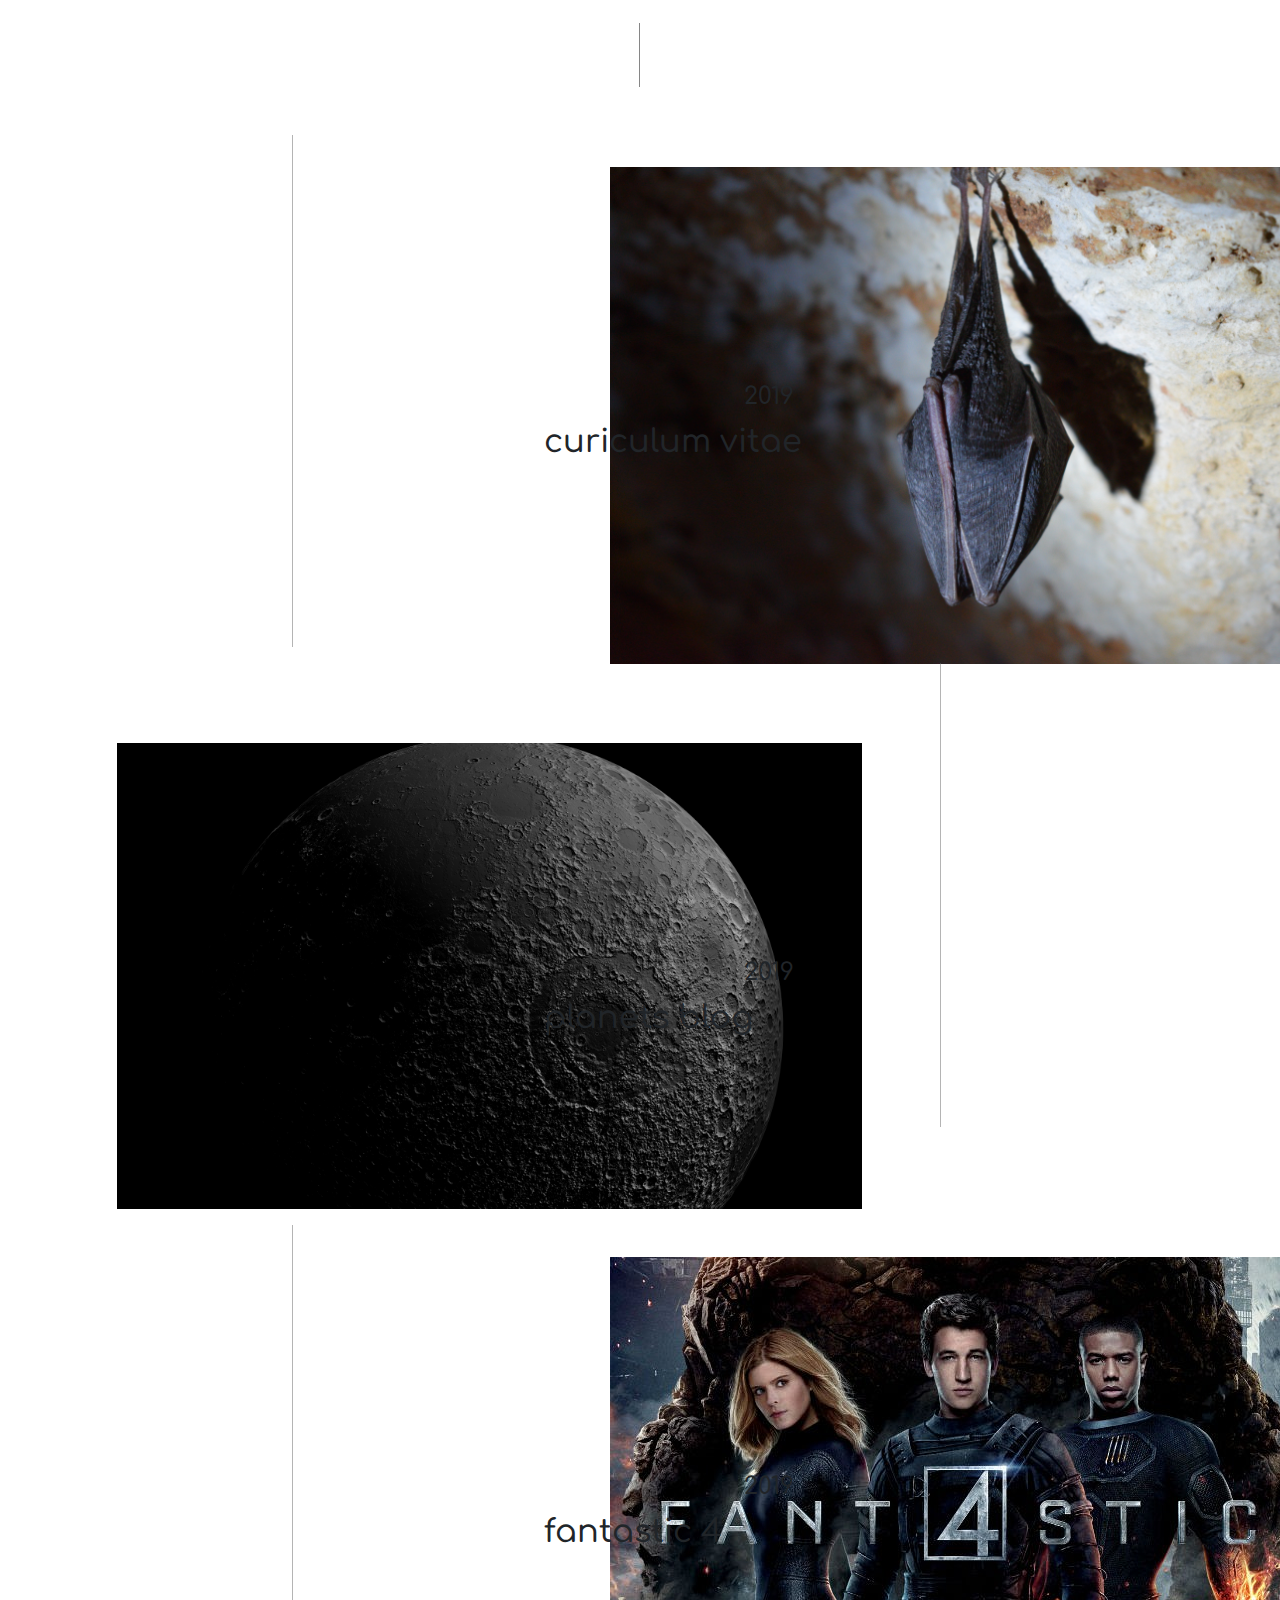
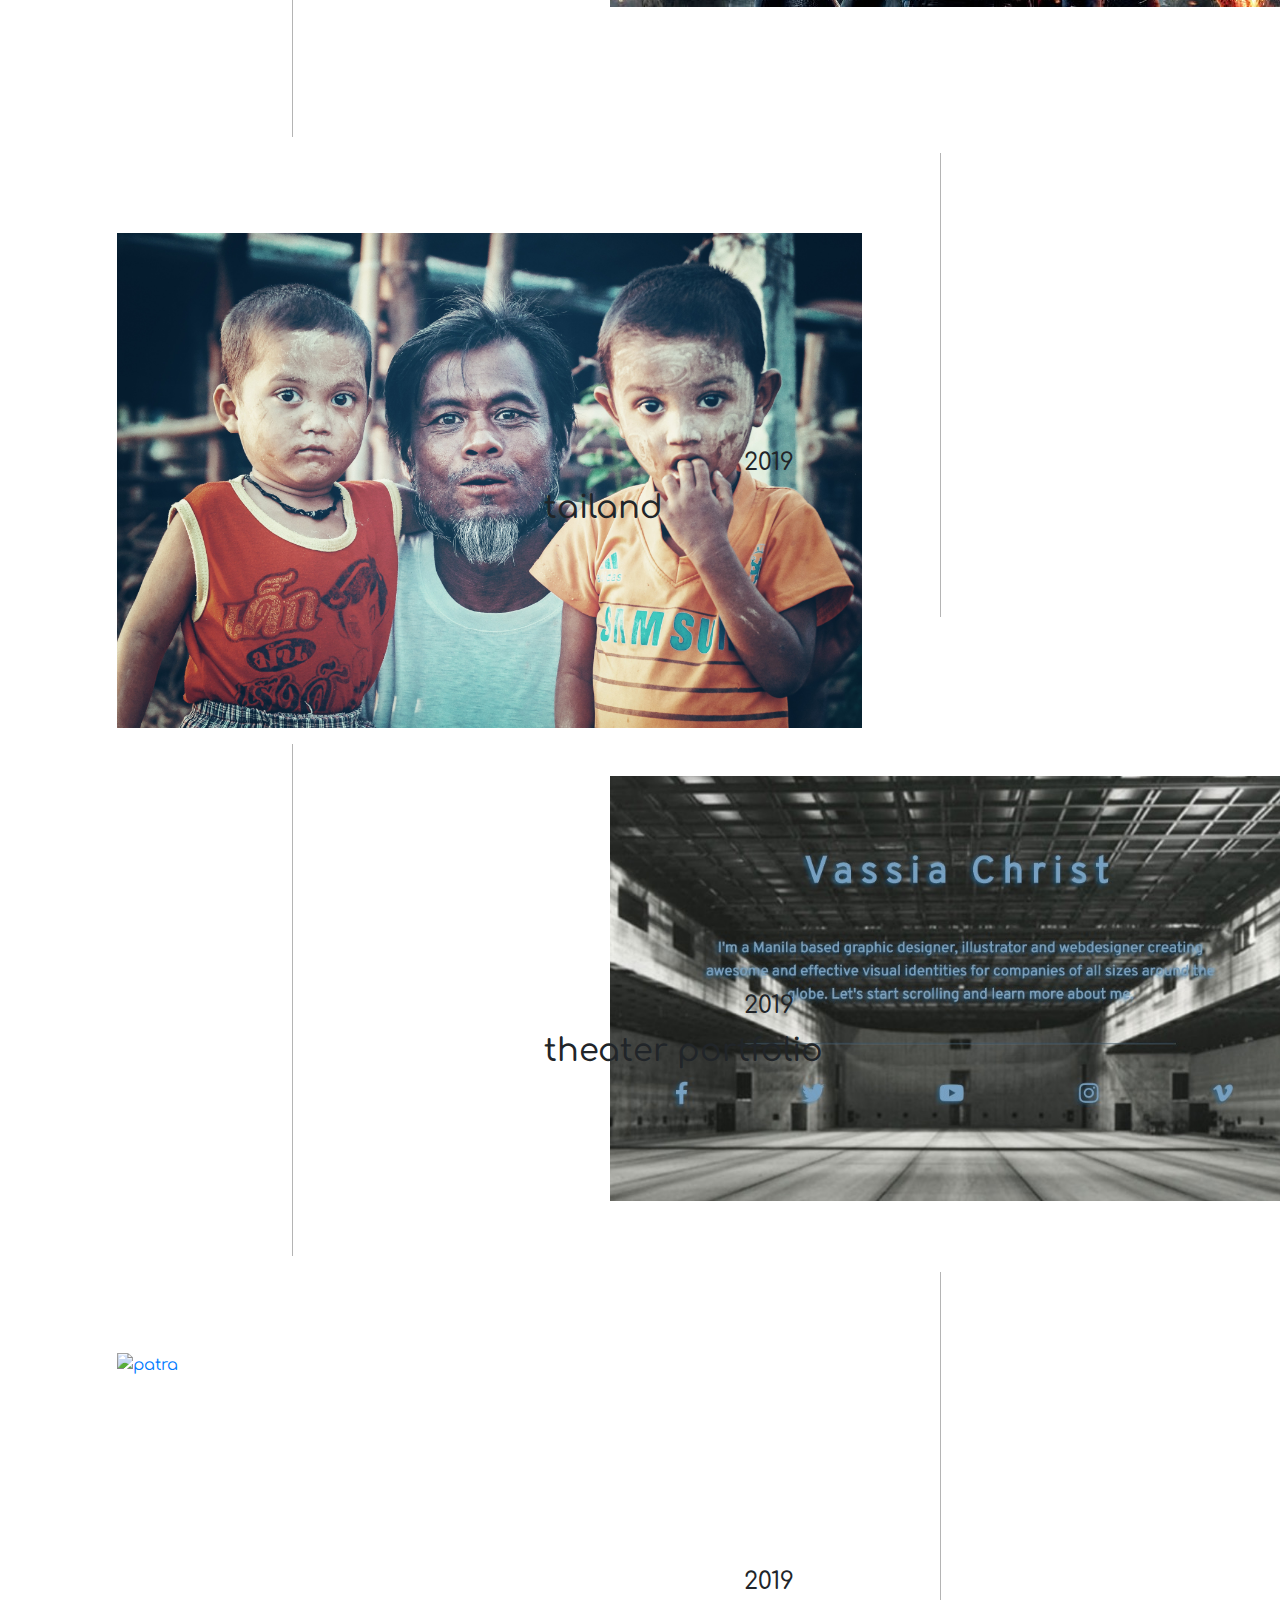
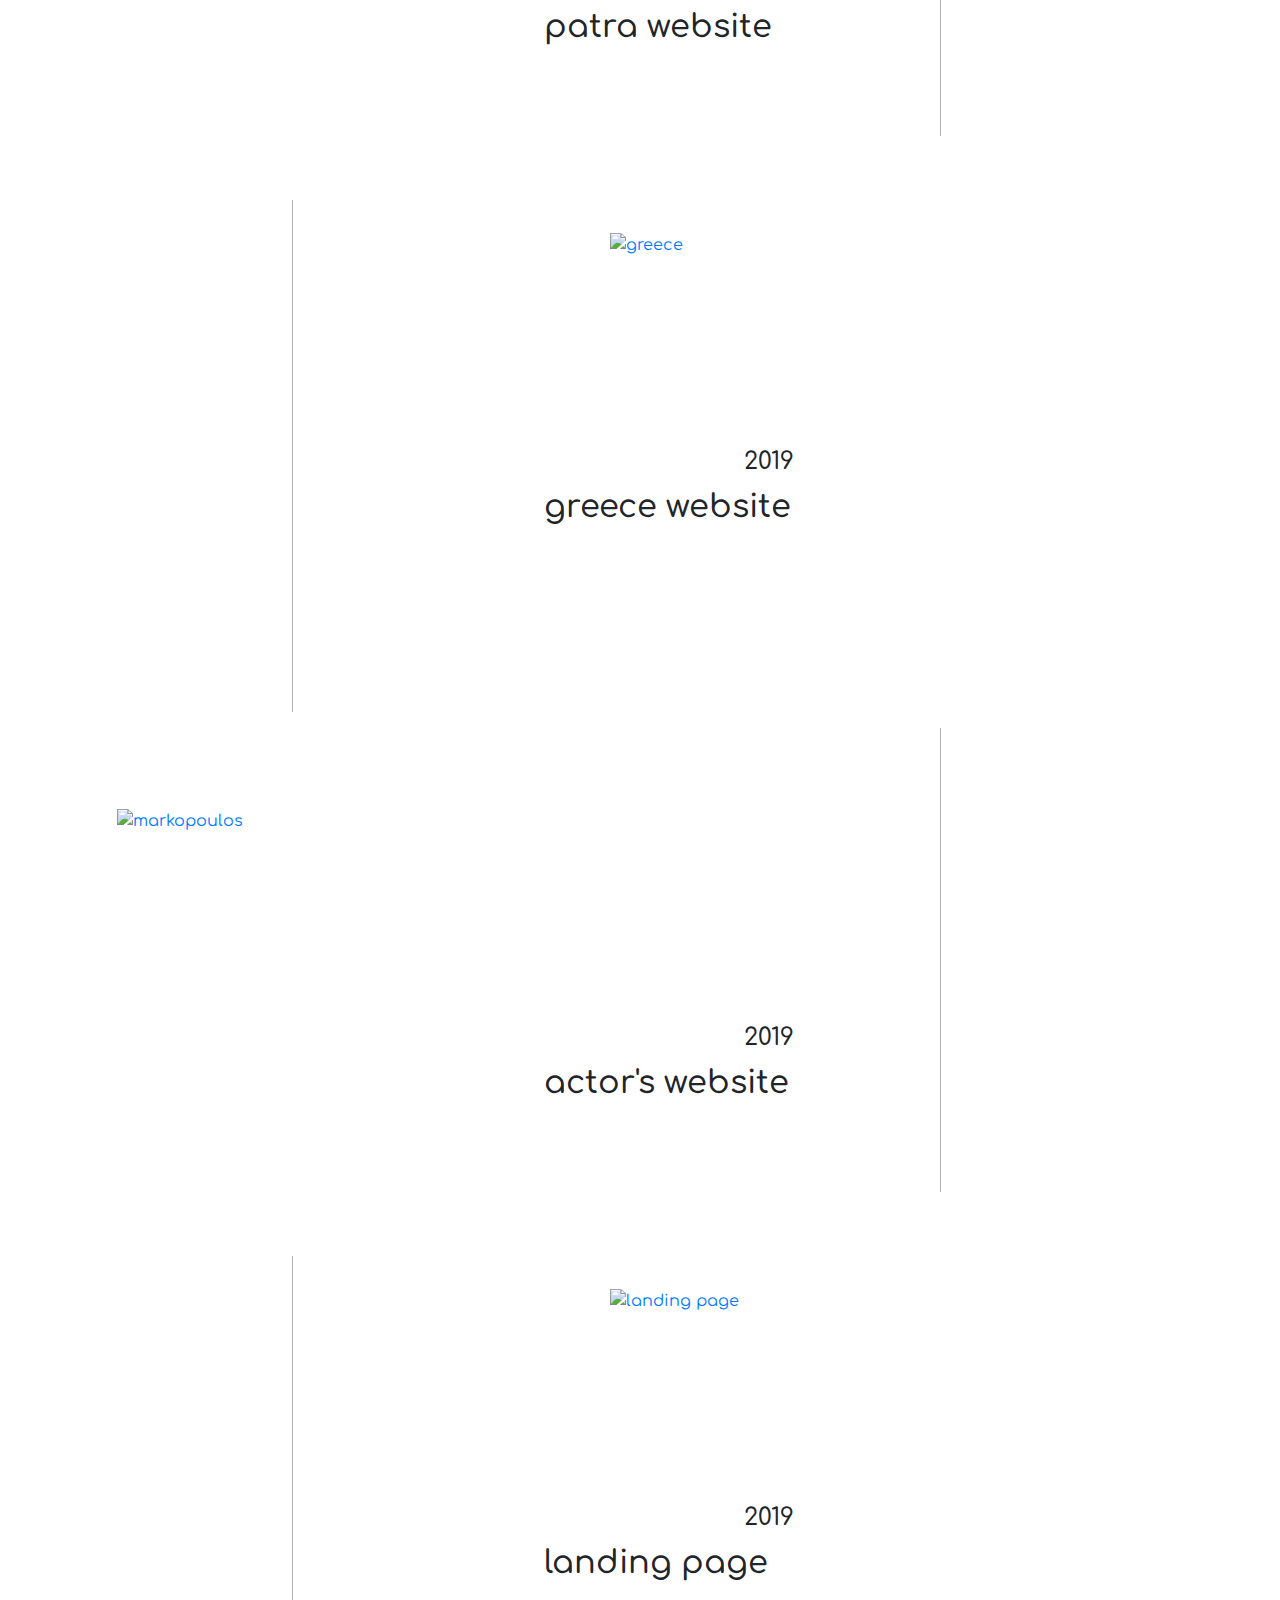
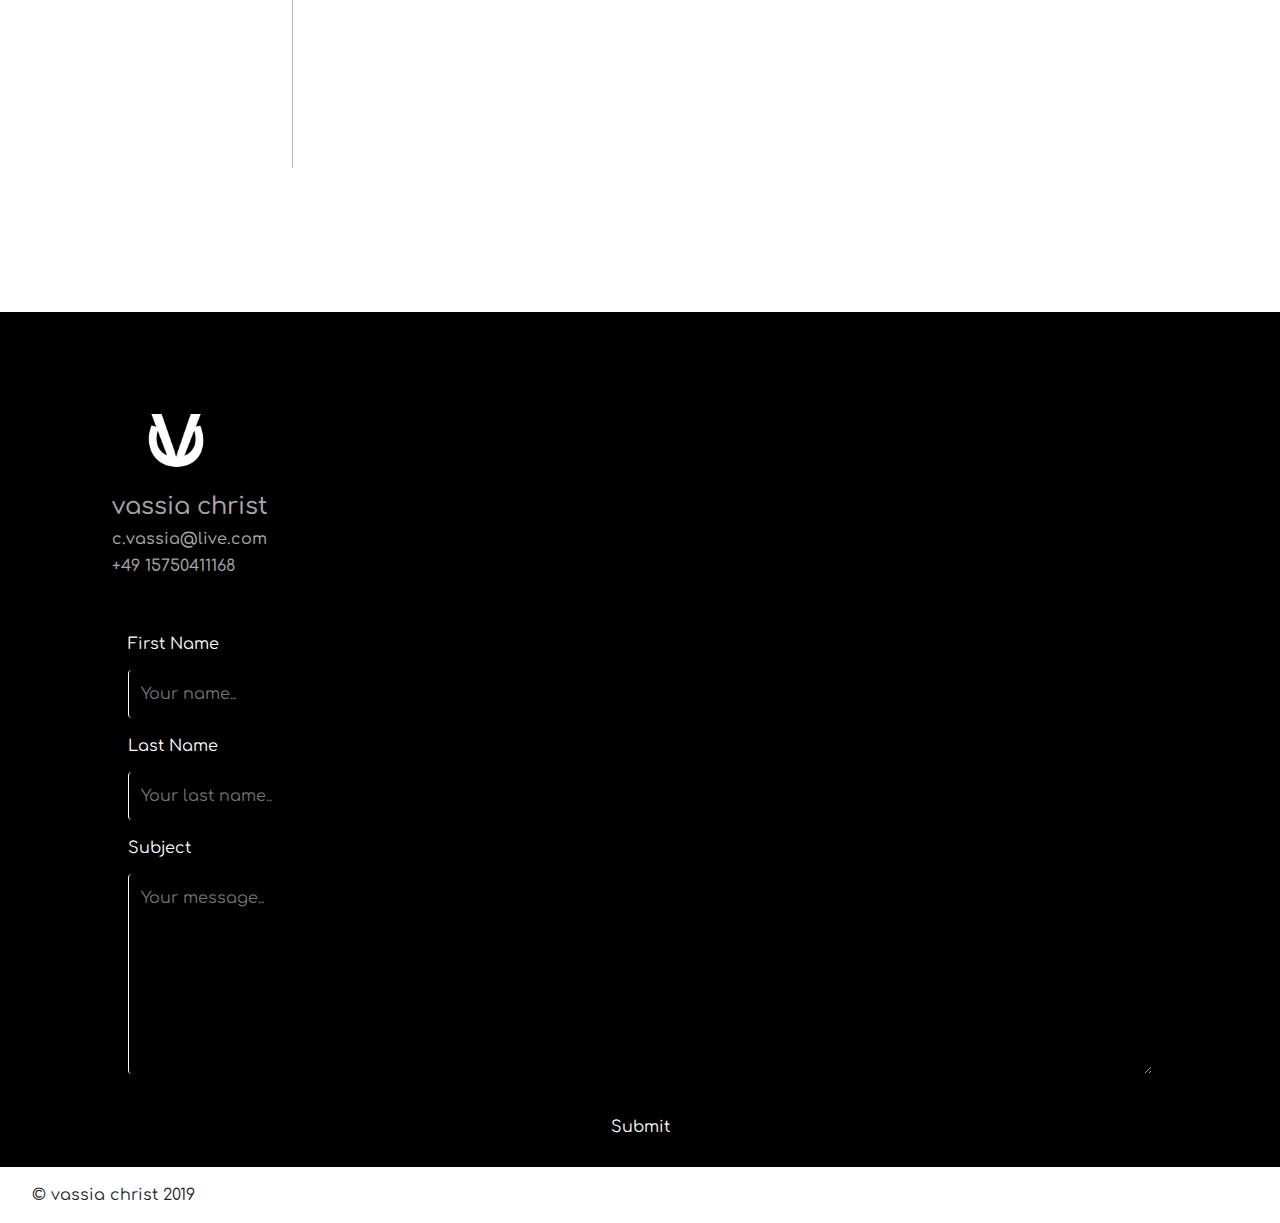
==== commit 9018ca5d: "Add files via upload" ====
--- a/index.html
+++ b/index.html
@@ -110,18 +110,18 @@
         <h1>-I'm Vassia,a web developer and web designer.</h1>
         <img id="hidden" src="pictures/bg-1.jpg" alt="bg" />
         <p class="first-paragraph">
-          I'm drawn to the overlap between web design and development. My skills
-          are broad: from ux to design, front end to back end development. I
+          I'm drawn to the overlap between web design and web development. My skills
+          are broad: from ux/ui design to front end development. I
           like to engage in each aspect, from building sites to create mobile apps.
         </p>
       </article>
       <article id="no-flex">
         <h2>What i do</h2>
         <h4>Design</h4>
-        <p>photoshop ,illustrator, lightroom</p>
+        <p>Photoshop ,Illustrator, Sketch, inVision Studio, After Effects, Lightroom</p>
 
         <h4>Front-end</h4>
-        <p>html ,css ,scss , javascript, bootstrap</p>
+        <p>html ,css ,css preprocessing(Scss, Less) , Javascript, Bootstrap, ReactJs, Git, REST</p>
         <!-- <h4>Back-end</h4>
         <p>...under construction...</p>
       </article> -->
@@ -189,7 +189,7 @@
       </article>
       <div class="middle_line"></div>
       <article class="reveal-container">
-        <a href="../Spyros_Markopoulos/spyros.html">
+        <a href="https://cvassia.github.io/Spyros_Markopoulos/index.html">
           <img src="pictures/markopoulos.jpg" alt="markopoulos" />
         </a>
         <h6 class="info">2019</h6>
@@ -216,26 +216,26 @@
       sr.reveal("#reveal-h", {
         origin: "left", // Place to start
         distance: "500px", // Distance to be moved
-        duration: 2000
+        duration: 5000
       });
 
       // Second section
       sr.reveal(".reveal-container", {
         origin: "bottom",
-        duration: 3000,
+        duration: 5000,
         distance: "200px"
       });
 
       // info box
       sr.reveal(".info", {
         origin: "bottom",
-        duration: 3000,
+        duration: 5000,
         distance: "200px"
       });
 
       sr.reveal("#hidden", {
         origin: "bottom",
-        duration: 4000,
+        duration: 5000,
         distance: "700px"
       });
     </script>
@@ -244,6 +244,7 @@
     <section id="projects-desktop">
       <h2 id="reveal-h1">Projects</h2>
       <div class="middle_line"></div>
+      
       <section class="container">
         <article>
           <h6 class="info1">2019</h6>
@@ -311,7 +312,7 @@
 
       <section class="container">
         <article class="reveal-container1">
-          <a href="../html-patra/index.html">
+          <a href=" https://cvassia.github.io/patra/">
             <img src="pictures/patra.jpg" alt="patra" />
           </a>
         </article>
@@ -337,7 +338,7 @@
 
       <section class="container">
         <article class="reveal-container1">
-          <a href="../Spyros_Markopoulos/spyros.html">
+          <a href="https://cvassia.github.io/Spyros_Markopoulos/index.html">
             <img src="pictures/markopoulos.jpg" alt="markopoulos" />
           </a>
         </article>
@@ -355,7 +356,7 @@
         </article>
         <div class="middle_line1"></div>
         <article class="reveal-container1">
-          <a href="../ProductLandingPage/index.html">
+          <a href="https://cvassia.github.io/ProductLandingPage/">
             <img src="pictures/landing-page.jpg" alt="landing page" />
           </a>
         </article>
@@ -379,23 +380,24 @@
       // First Section
 
       sr.reveal("#reveal-h1", {
-        origin: "left", // Place to start
-        distance: "500px", // Distance to be moved
-        duration: 2000
+        origin: "left",
+        duration: 4000, // Place to start
+        distance: "700px" // Distance to be moved
+        
       });
 
       // Second section
       sr.reveal(".reveal-container1", {
         origin: "bottom",
-        duration: 3000,
-        distance: "500px"
+        duration: 4000,
+        distance: "700px"
       });
 
       // info box
       sr.reveal(".info1", {
         origin: "bottom",
-        duration: 3000,
-        distance: "500px"
+        duration: 4000,
+        distance: "700px"
       });
     </script>
 
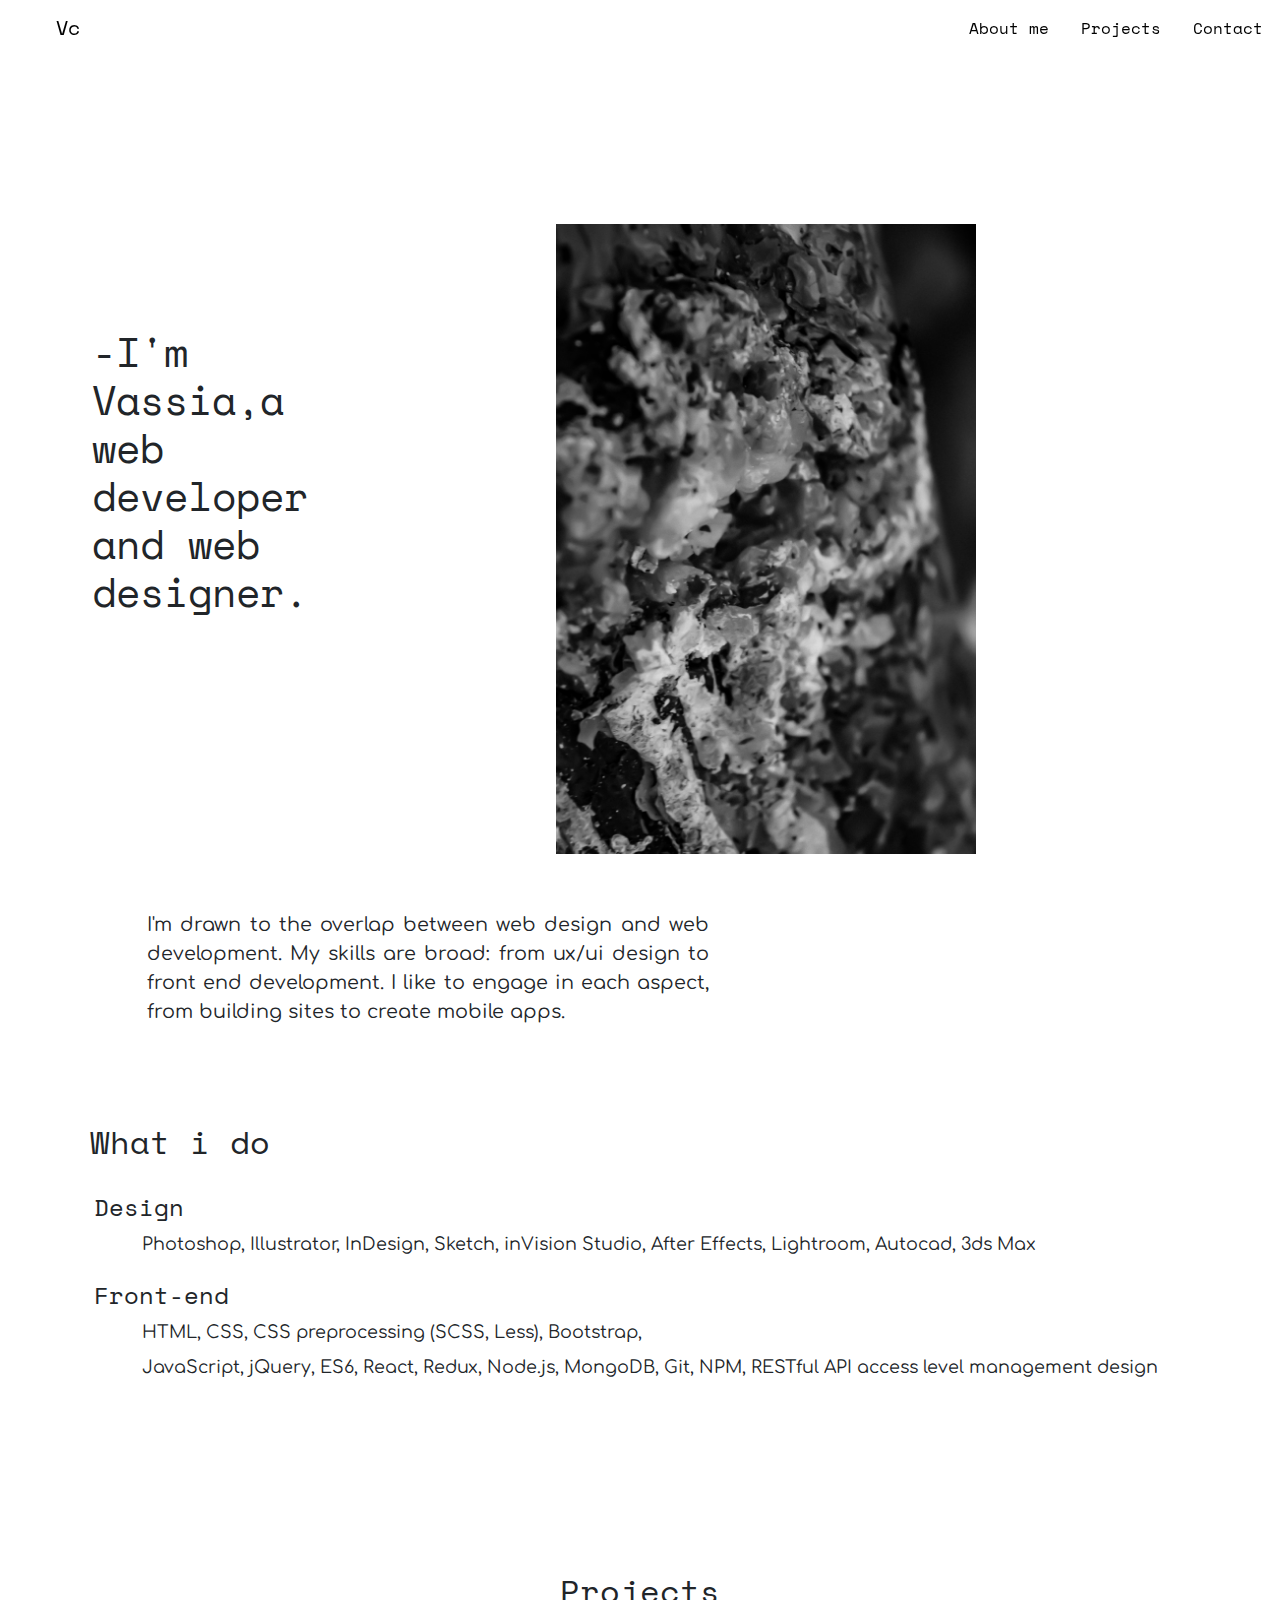
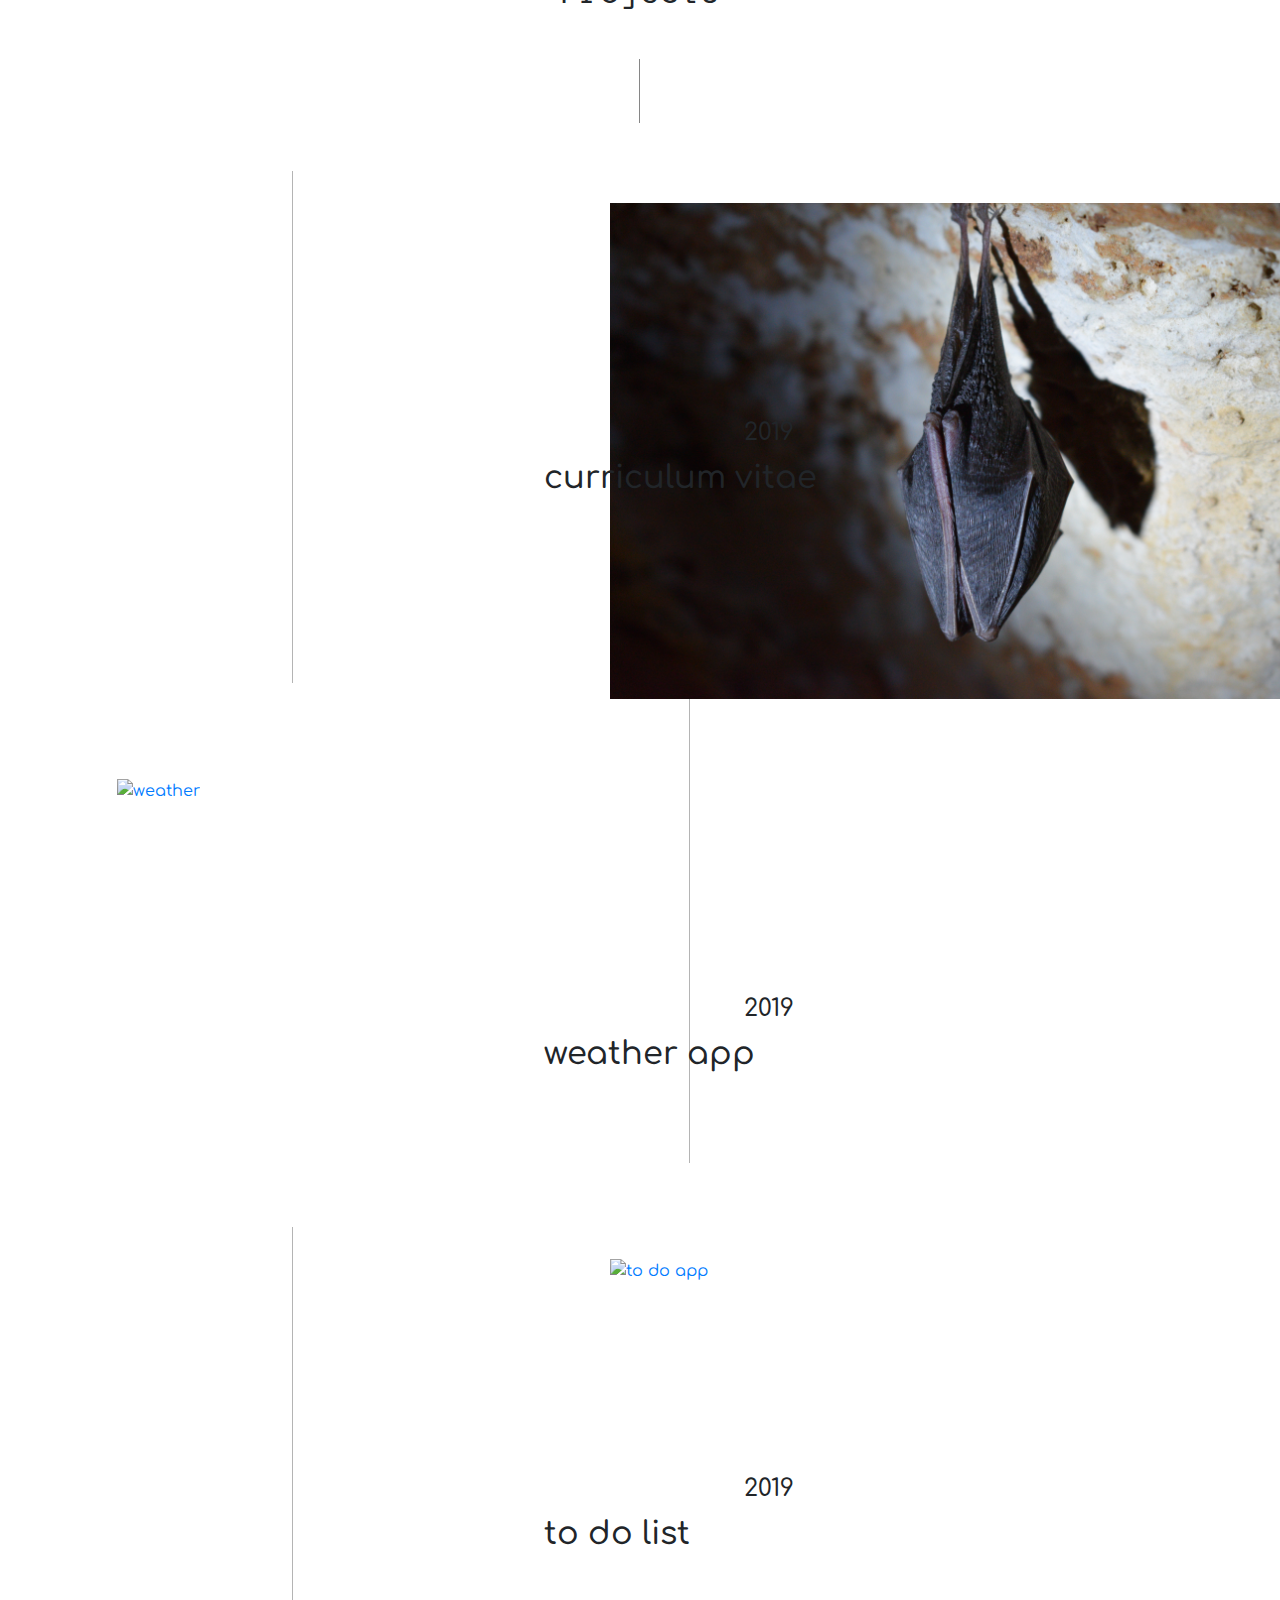
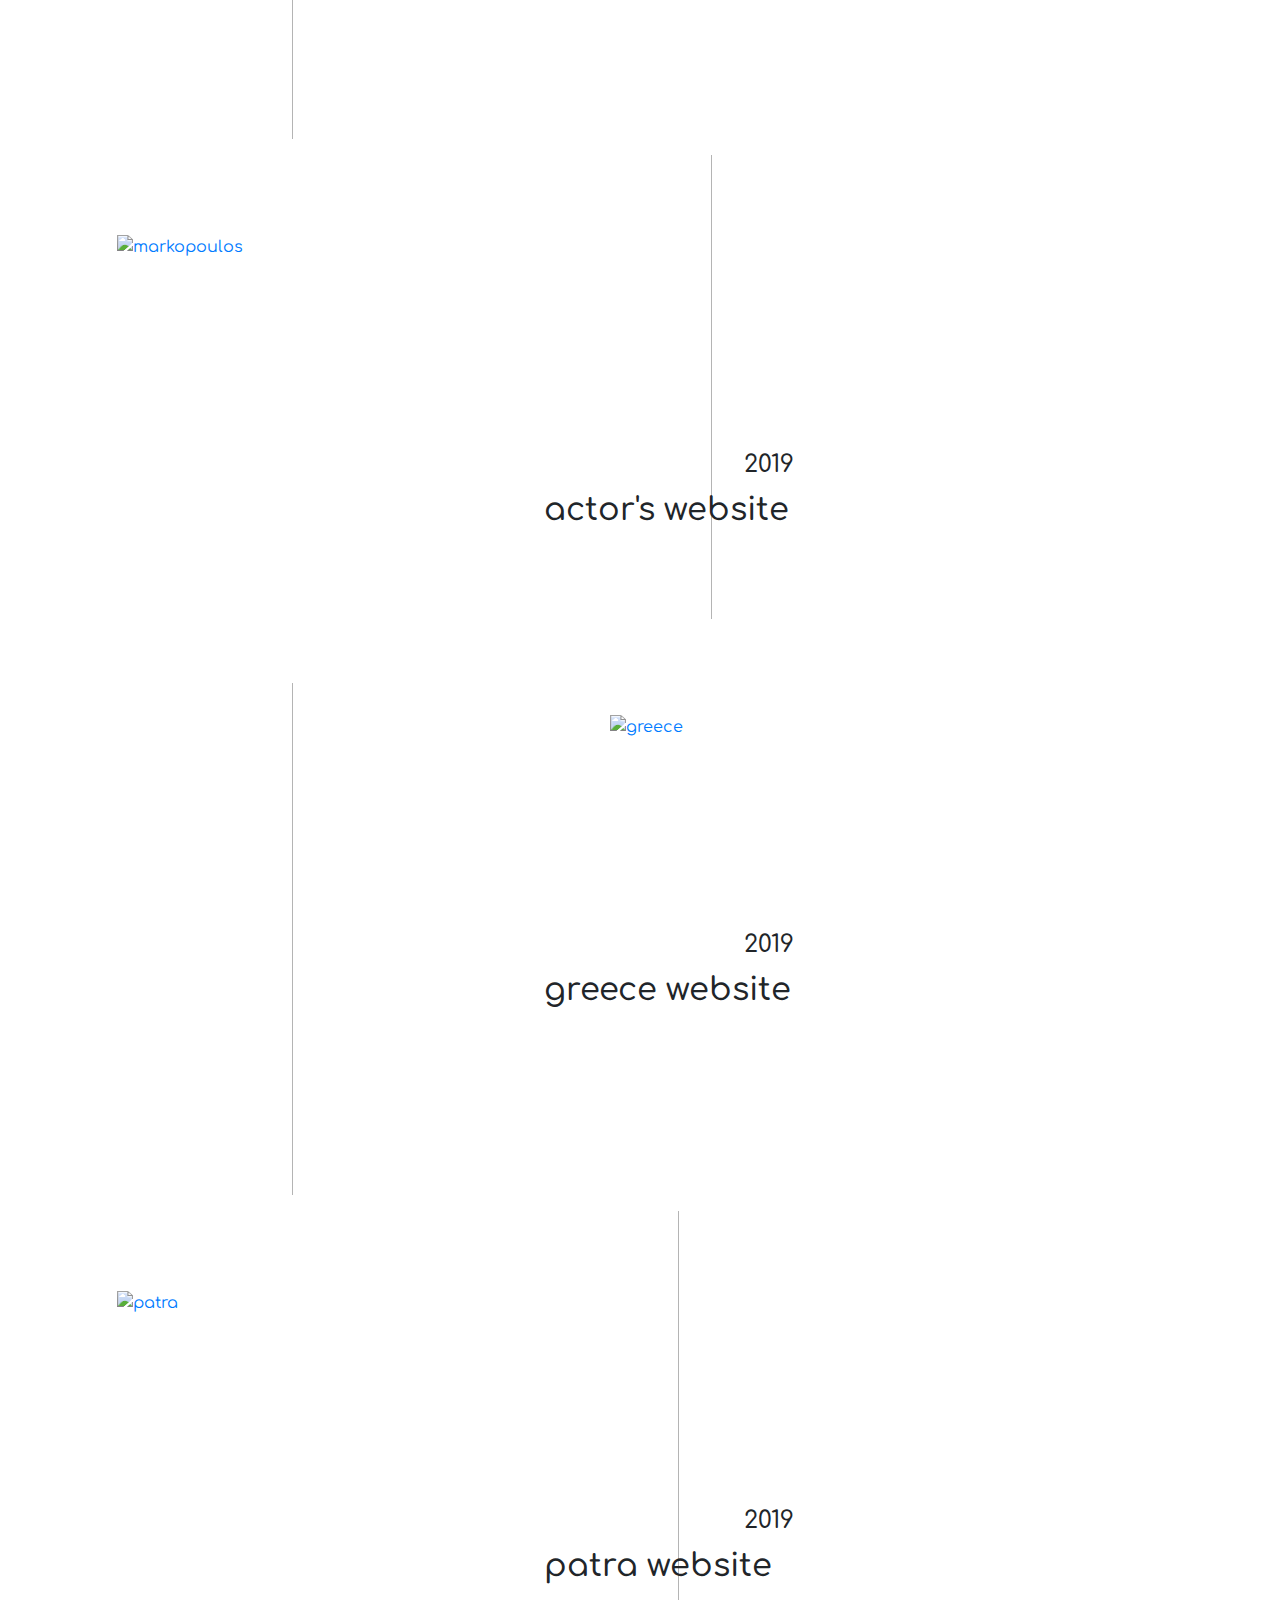
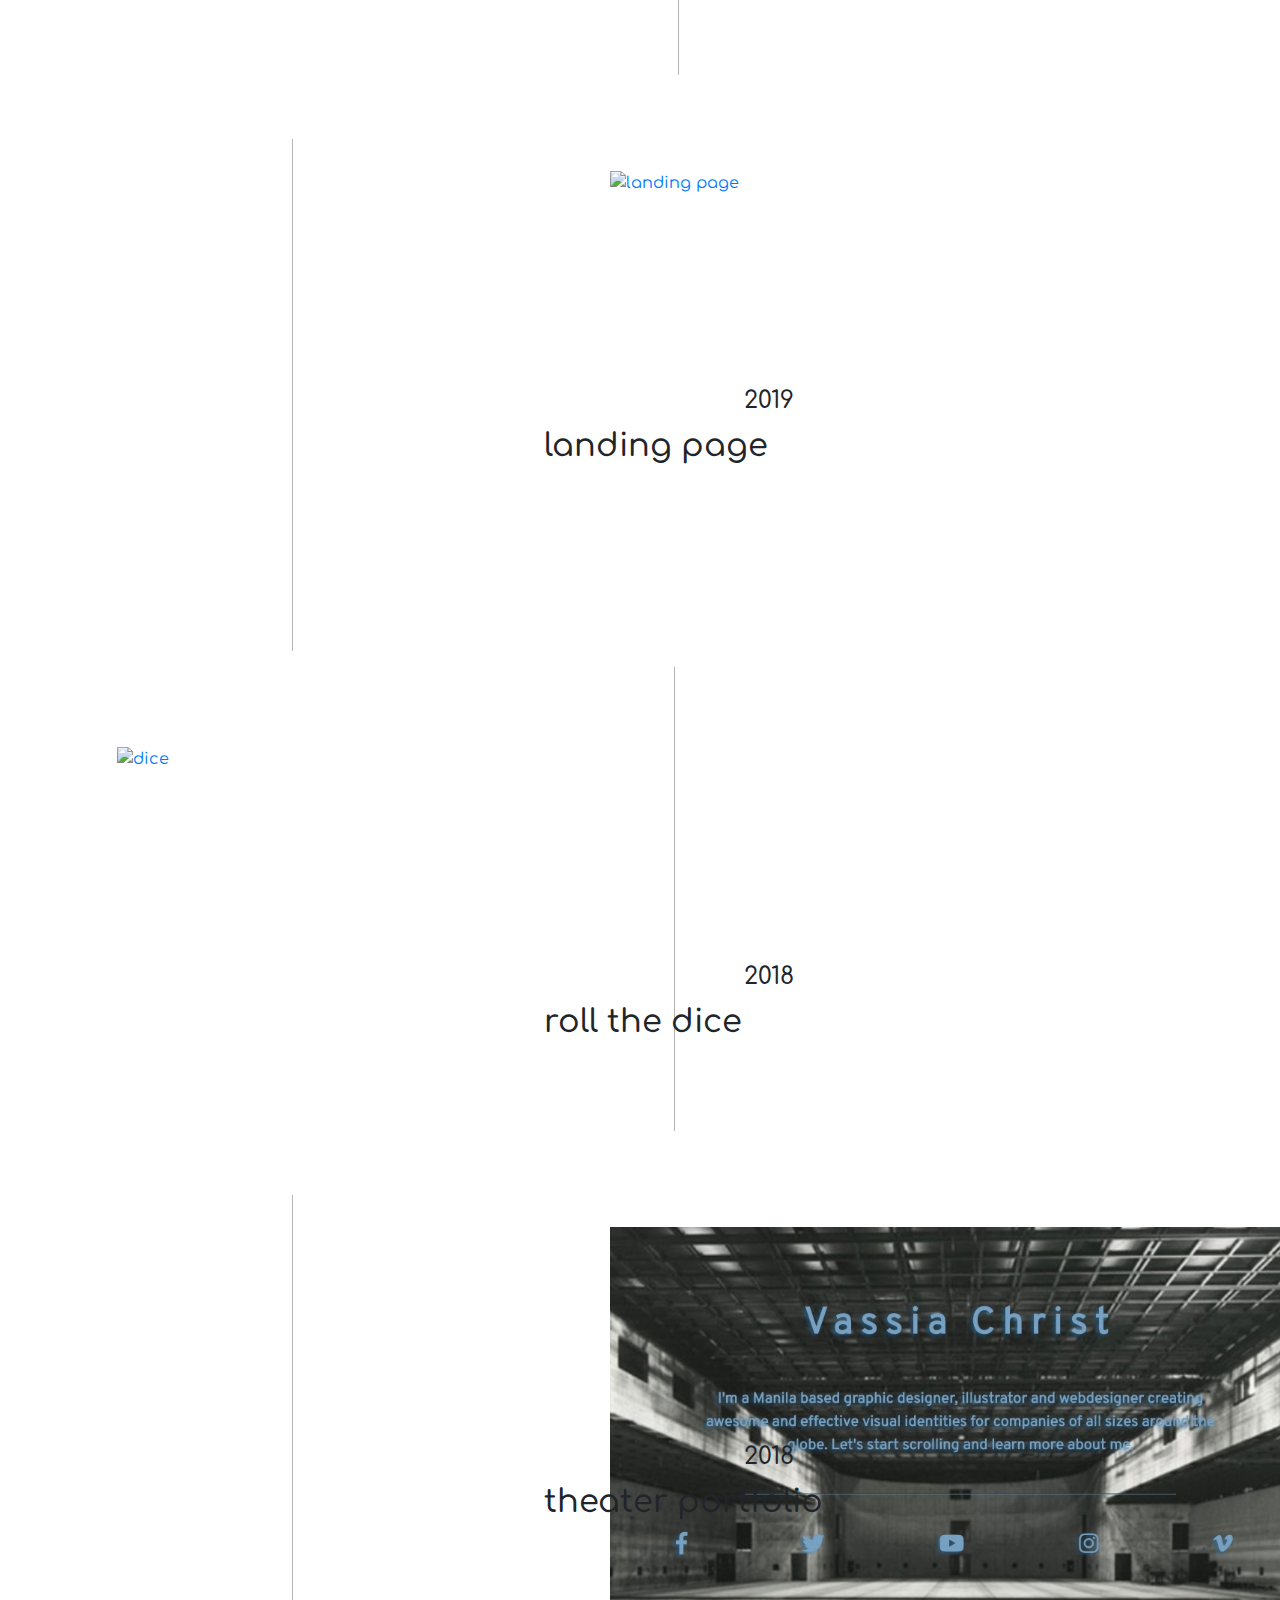
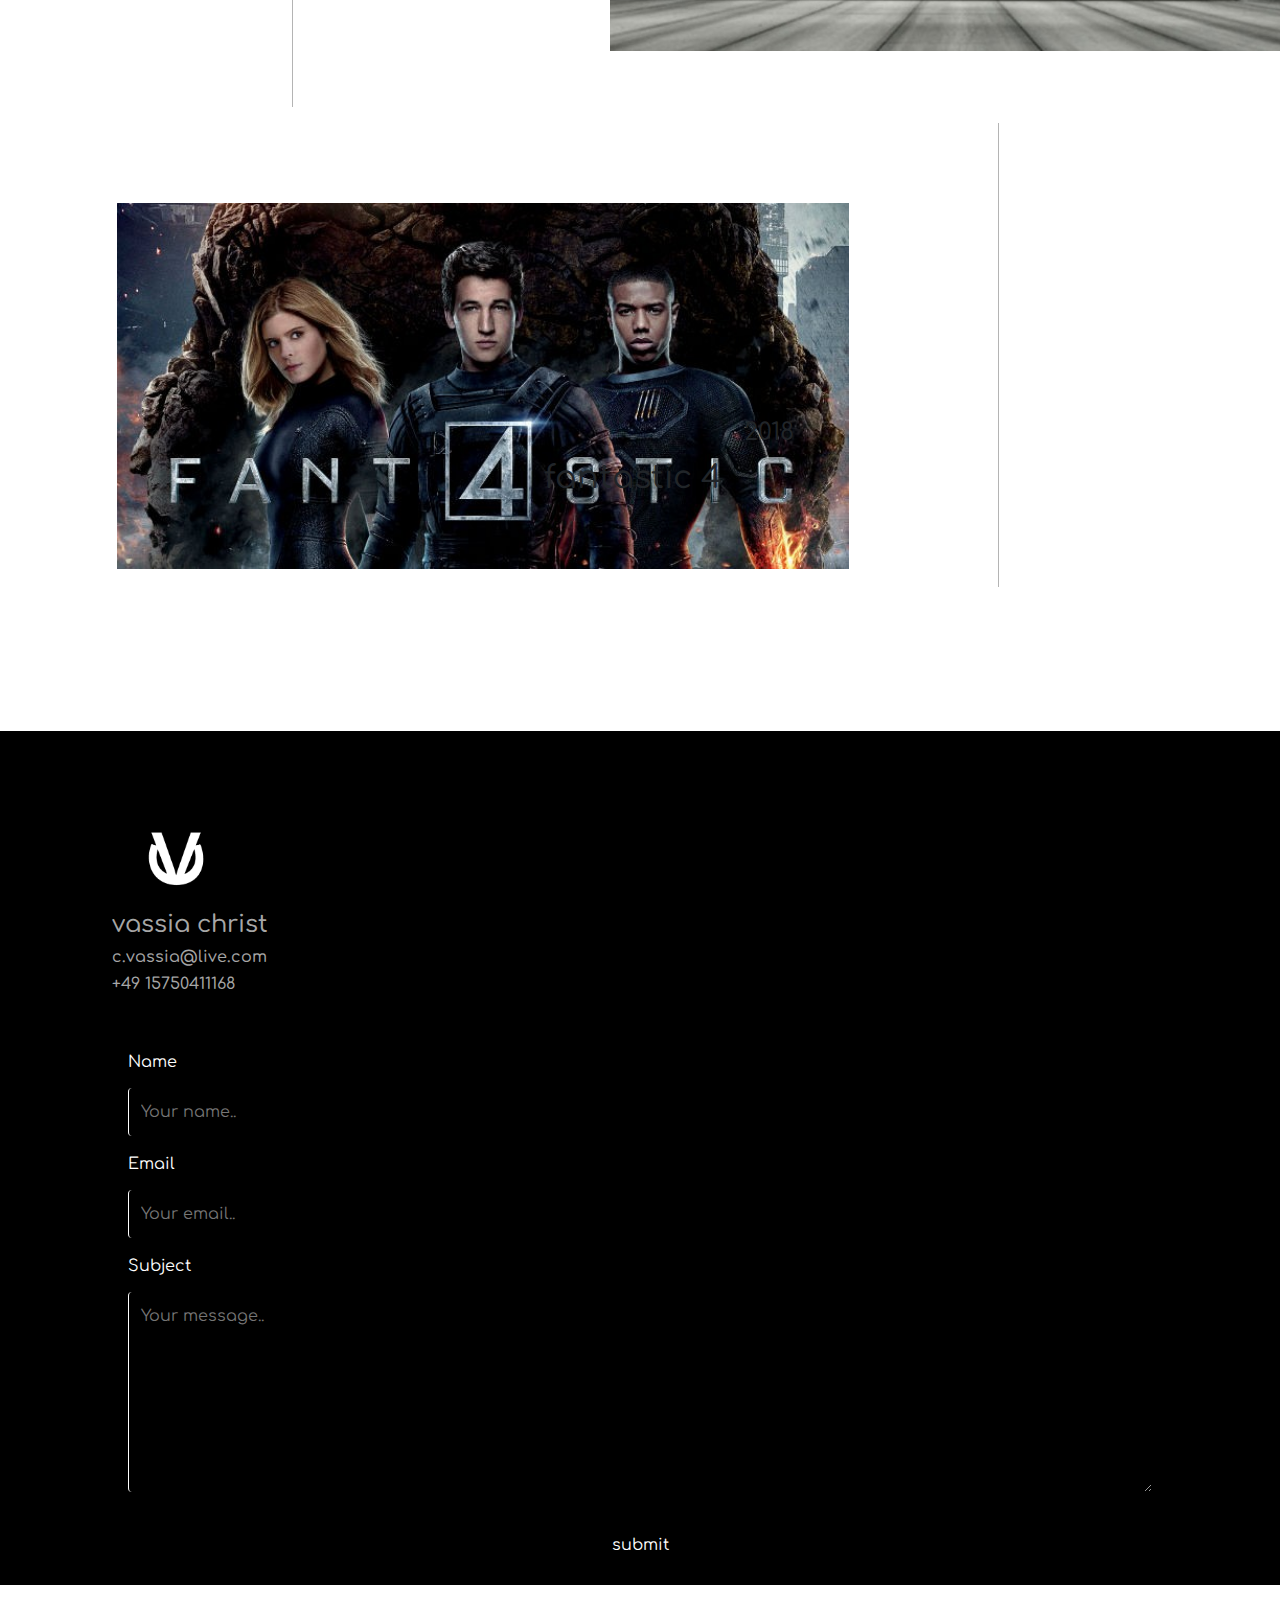
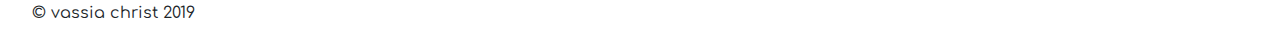
==== commit b8087f04: "Add files via upload" ====
--- a/index.html
+++ b/index.html
@@ -53,7 +53,7 @@
 
         <div class="overlay-content">
           <a onclick="closeNav()" href="#about">About me</a>
-          <a onclick="closeNav()" href="#projects">Projects</a>
+          <a onclick="closeNav()" href="project.html">Projects</a>
           <a onclick="closeNav()" href="#contact">Contact</a>
         </div>
       </div>
@@ -118,90 +118,301 @@
       <article id="no-flex">
         <h2>What i do</h2>
         <h4>Design</h4>
-        <p>Photoshop ,Illustrator, Sketch, inVision Studio, After Effects, Lightroom</p>
+        <p>Photoshop, Illustrator, InDesign, Sketch, inVision Studio, After Effects, Lightroom, Autocad, 3ds Max</p>
 
         <h4>Front-end</h4>
-        <p>html ,css ,css preprocessing(Scss, Less) , Javascript, Bootstrap, ReactJs, Git, REST</p>
+        <p>HTML, CSS, CSS preprocessing (SCSS, Less), Bootstrap,</p>
+    
+        <p>JavaScript, jQuery, ES6, React, Redux, Node.js, MongoDB, Git, NPM, RESTful API access level management design</p>
         <!-- <h4>Back-end</h4>
         <p>...under construction...</p>
       </article> -->
     </section>
 
+    <!-- Projects Section for desktop-->
+    <section id="projects-desktop">
+        <h2 id="reveal-h1">Projects</h2>
+        <div class="middle_line"></div>
+        
+        <section class="container">
+          <article>
+            <h6 class="info1">2019</h6>
+            <h5 class="info1">curriculum vitae</h5>
+          </article>
+          <div class="middle_line1"></div>
+          <article class="reveal-container1">
+            <a href="https://cvassia.github.io/cv/">
+              <img src="pictures/cv.jpg" alt="cv" />
+            </a>
+          </article>
+        </section>
+  
+        <section class="container">
+          <article class="reveal-container2">
+          <a href="https://cvassia.github.io/weatherApp/">
+            <img src="pictures/weather.jpg" alt="weather" />
+          </a>
+        </article>
+          <div class="middle_line2"></div>
+          <article>
+            <h6 class="text-align-left info2">2019</h6>
+            <h5 class="text-align-left info2">weather app</h5>
+          </article>
+        </section>
+  
+        <section class="container">
+          <article>
+            <h6 class="info1">2019</h6>
+            <h5 class="info1">to do list</h5>
+          </article>
+          <div class="middle_line1"></div>
+          <article class="reveal-container1">
+            <a href="../fanastic-four/index.html">
+              <img src="pictures/toDo.png" alt="to do app" />
+            </a>
+          </article>
+        </section>
+  
+        <section class="container">
+          <article class="reveal-container2">
+            <a href="https://cvassia.github.io/Spyros_Markopoulos/index.html">
+              <img src="pictures/markopoulos.jpg" alt="markopoulos" />
+            </a>
+          </article>
+          <div class="middle_line2"></div>
+          <article>
+            <h6 class="text-align-left info2" >2019</h6>
+            <h5 class="text-align-left info2" >actor's website</h5>
+          </article>
+        </section>
+  
+        <section class="container">
+          <article>
+            <h6 class="info1">2019</h6>
+            <h5 class="info1">greece website</h5>
+          </article>
+          <div class="middle_line1"></div>
+          <article class="reveal-container1">
+            <a href="greece.html">
+              <img src="pictures/greece.jpg" alt="greece" />
+            </a>
+          </article>
+        </section>
+  
+        <section class="container">
+          <article class="reveal-container2">
+            <a href=" https://cvassia.github.io/patra/">
+              <img src="pictures/patra.jpg" alt="patra" />
+            </a>
+          </article>
+          <div class="middle_line2"></div>
+          <article>
+            <h6 class="text-align-left info2">2019</h6>
+            <h5 class="text-align-left info2">patra website</h5>
+          </article>
+        </section>
+  
+        <section class="container">
+          <article>
+            <h6 class="info1">2019</h6>
+            <h5 class="info1">landing page</h5>
+          </article>
+          <div class="middle_line1"></div>
+          <article class="reveal-container1">
+            <a href="https://cvassia.github.io/ProductLandingPage/">
+              <img src="pictures/landing-page.jpg" alt="landing page" />
+            </a>
+          </article>
+        </section>
+  
+        <section class="container">
+          <article class="reveal-container2">
+            <a href="https://cvassia.github.io/diceApp/">
+              <img src="pictures/dice.jpg" alt="dice" />
+            </a>
+          </article>
+          <div class="middle_line2"></div>
+          <article>
+            <h6 class="text-align-left info2">2018</h6>
+            <h5 class="text-align-left info2">roll the dice</h5>
+          </article>
+        </section>
+  
+        <section class="container">
+          <article>
+            <h6 class="info1">2018</h6>
+            <h5 class="info1">theater portfolio</h5>
+          </article>
+          <div class="middle_line1"></div>
+          <article class="reveal-container1">
+            <a href="../html-portfolio/index.html">
+              <img src="pictures/portfolio.jpg" alt="portfolio" />
+            </a>
+          </article>
+        </section>
+  
+        <section class="container">
+          <article class="reveal-container2">
+            <a href="../fanastic-four/index.html">
+              <img src="pictures/fantastic4.jpg" alt="fantastic 4" />
+            </a>
+          </article>
+          <div class="middle_line2"></div>
+          <article>
+            <h6 class="text-align-left info2">2018</h6>
+            <h5 class="text-align-left info2">fantastic 4</h5>
+          </article>
+        </section>
+      </section>
+  
+  
+      <script>
+        /* Setting Scroll reveal as a global 
+    object in window */
+        window.sr = new ScrollReveal({
+          reset: false // to repeat the effect
+        });
+  
+        // Picture
+        sr.reveal("#hidden", {
+          origin: "bottom",
+          duration: 3000,
+          distance: "500px",
+          reset: true
+        });
+  
+        // First Section
+  
+        sr.reveal("#reveal-h1", {
+          origin: "top",
+          duration: 3000, 
+          distance: "250px",
+          reset: true
+          
+        });
+  
+        // Second section
+        sr.reveal(".reveal-container1", {
+          origin: "left",
+          duration: 4000,
+          distance: "250px"
+        });
+  
+        // info box
+        sr.reveal(".info1", {
+          origin: "right",
+          duration: 4000,
+          distance: "250px"
+        });
+  
+        // Second section
+        sr.reveal(".reveal-container2", {
+          origin: "right",
+          duration: 4000,
+          distance: "250px"
+        });
+  
+        // info box
+        sr.reveal(".info2", {
+          origin: "left",
+          duration: 4000,
+          distance: "250px"
+        });
+      </script>
+
     <!-- Projects Section for mobile-->
 
-    <section class="mobile" id="projects">
+    <section id="projects" class="mobile" >
       <h2 id="reveal-h">Projects</h2>
-      <div class="middle_line"></div>
-      <article class="reveal-container">
-        <a href="../html-cv/index.html">
+
+      <div class="middle_line"></div>
+      <article class="reveal-container">
+        <a href="https://cvassia.github.io/cv/">
           <img src="pictures/cv.jpg" alt="cv" />
         </a>
         <h6 class="info">2019</h6>
-        <h5 class="info">curiculum vitae</h5>
-      </article>
-      <div class="middle_line"></div>
-      <article class="reveal-container">
-        <a href="../html-blog/index.html">
-          <img src="pictures/blog.jpg" alt="planets" />
-        </a>
-        <h6 class="info">2019</h6>
-        <h5 class="info">planets blog</h5>
-      </article>
+        <h5 class="info">curriculum vitae</h5>
+      </article>
+
+      <div class="middle_line"></div>
+     <article class="reveal-container">
+        <a href="https://cvassia.github.io/weatherApp/">
+          <img src="pictures/weather.jpg" alt="weather" />
+        </a>
+        <h6 class="info">2019</h6>
+        <h5 class="info">weather app</h5>
+    </article>
+
+      <div class="middle_line"></div>
+      <article class="reveal-container">
+        <a href="../fanastic-four/index.html">
+          <img src="pictures/toDo.png" alt="to do list" />
+        </a>
+        <h6 class="info">2019</h6>
+        <h5 class="info">to do list app</h5>
+      </article>
+
+      <div class="middle_line"></div>
+      <article class="reveal-container">
+        <a href="https://cvassia.github.io/Spyros_Markopoulos/index.html">
+          <img src="pictures/markopoulos.jpg" alt="markopoulos" />
+        </a>
+        <h6 class="info">2019</h6>
+        <h5 class="info">actor's website</h5>
+      </article>
+
+      <div class="middle_line"></div>
+      <article class="reveal-container">
+        <a href="greece.html">
+          <img src="pictures/greece.jpg" alt="greece" />
+        </a>
+        <h6 class="info">2019</h6>
+        <h5 class="info">greece website</h5>
+      </article>
+
+      <div class="middle_line"></div>
+      <article class="reveal-container">
+        <a href="../html-patra/index.html">
+          <img src="pictures/patra.jpg" alt="patra" />
+        </a>
+        <h6 class="info">2019</h6>
+        <h5 class="info">patra website</h5>
+      </article>
+
+      <div class="middle_line"></div>
+      <article class="reveal-container">
+        <a href="../ProductLandingPage/index.html">
+          <img src="pictures/landing-page.jpg" alt="landing page" />
+        </a>
+        <h6 class="info">2019</h6>
+        <h5 class="info">landing page</h5>
+      </article>
+
+      <div class="middle_line"></div>
+      <article class="reveal-container">
+        <a href="https://cvassia.github.io/diceApp/">
+          <img src="pictures/dice.jpg" alt="dice" />
+        </a>
+        <h6 class="info">2018</h6>
+        <h5 class="info">roll the dice</h5>
+      </article>
+
+      <div class="middle_line"></div>
+      <article class="reveal-container">
+        <a href="../html-portfolio/index.html">
+          <img src="pictures/portfolio.jpg" alt="portfolio" />
+        </a>
+        <h6 class="info">2018</h6>
+        <h5 class="info">theater portfolio</h5>
+      </article>
+
       <div class="middle_line"></div>
       <article class="reveal-container">
         <a href="../fanastic-four/index.html">
           <img src="pictures/fantastic4.jpg" alt="fantastic 4" />
         </a>
-        <h6 class="info">2019</h6>
+        <h6 class="info">2018</h6>
         <h5 class="info">fantastic 4 website</h5>
-      </article>
-      <div class="middle_line"></div>
-      <article class="reveal-container">
-        <a href="../html-photo_blog/index.html">
-          <img src="pictures/photo-blog.jpg" alt="tailand" />
-        </a>
-        <h6 class="info">2019</h6>
-        <h5 class="info">photo blog tailand</h5>
-      </article>
-      <div class="middle_line"></div>
-      <article class="reveal-container">
-        <a href="../html-portfolio/index.html">
-          <img src="pictures/portfolio.jpg" alt="portfolio" />
-        </a>
-        <h6 class="info">2019</h6>
-        <h5 class="info">theater portfolio</h5>
-      </article>
-      <div class="middle_line"></div>
-      <article class="reveal-container">
-        <a href="greece.html">
-          <img src="pictures/greece.jpg" alt="greece" />
-        </a>
-        <h6 class="info">2019</h6>
-        <h5 class="info">greece website</h5>
-      </article>
-      <div class="middle_line"></div>
-      <article class="reveal-container">
-        <a href="../html-patra/index.html">
-          <img src="pictures/patra.jpg" alt="patra" />
-        </a>
-        <h6 class="info">2019</h6>
-        <h5 class="info">patra website</h5>
-      </article>
-      <div class="middle_line"></div>
-      <article class="reveal-container">
-        <a href="https://cvassia.github.io/Spyros_Markopoulos/index.html">
-          <img src="pictures/markopoulos.jpg" alt="markopoulos" />
-        </a>
-        <h6 class="info">2019</h6>
-        <h5 class="info">actor's website</h5>
-      </article>
-      <div class="middle_line"></div>
-      <article class="reveal-container">
-        <a href="../ProductLandingPage/index.html">
-          <img src="pictures/landing-page.jpg" alt="landing page" />
-        </a>
-        <h6 class="info">2019</h6>
-        <h5 class="info">landing page</h5>
       </article>
     </section>
 
@@ -209,237 +420,75 @@
       /* Setting Scroll reveal as a global 
 object in window */
       window.sr = new ScrollReveal({
-        reset: true // to repeat the effect
+        reset: false // to repeat the effect
       });
 
       // First Section
       sr.reveal("#reveal-h", {
         origin: "left", // Place to start
         distance: "500px", // Distance to be moved
-        duration: 5000
+        duration: 3000
       });
 
       // Second section
       sr.reveal(".reveal-container", {
         origin: "bottom",
-        duration: 5000,
+        duration: 3000,
         distance: "200px"
       });
 
       // info box
       sr.reveal(".info", {
         origin: "bottom",
-        duration: 5000,
+        duration: 3000,
         distance: "200px"
       });
 
-      sr.reveal("#hidden", {
-        origin: "bottom",
-        duration: 5000,
-        distance: "700px"
-      });
     </script>
 
-    <!-- Projects Section for desktop-->
-    <section id="projects-desktop">
-      <h2 id="reveal-h1">Projects</h2>
-      <div class="middle_line"></div>
-      
-      <section class="container">
-        <article>
-          <h6 class="info1">2019</h6>
-          <h5 class="info1">curiculum vitae</h5>
-        </article>
-        <div class="middle_line1"></div>
-        <article class="reveal-container1">
-          <a href="../html-cv/index.html">
-            <img src="pictures/cv.jpg" alt="cv" />
-          </a>
-        </article>
-      </section>
-
-      <section class="container">
-        <article class="reveal-container1">
-          <a href="../html-blog/index.html">
-            <img src="pictures/blog.jpg" alt="planets" />
-          </a>
-        </article>
-        <div class="middle_line2"></div>
-        <article>
-          <h6 class="text-align-left" class="info1">2019</h6>
-          <h5 class="text-align-left" class="info1">planets blog</h5>
-        </article>
-      </section>
-
-      <section class="container">
-        <article>
-          <h6 class="info1">2019</h6>
-          <h5 class="info1">fantastic 4</h5>
-        </article>
-        <div class="middle_line1"></div>
-        <article class="reveal-container1">
-          <a href="../fanastic-four/index.html">
-            <img src="pictures/fantastic4.jpg" alt="fantastic 4" />
-          </a>
-        </article>
-      </section>
-
-      <section class="container">
-        <article class="reveal-container1">
-          <a href="../html-photo_blog/index.html">
-            <img src="pictures/photo-blog.jpg" alt="tailand" />
-          </a>
-        </article>
-        <div class="middle_line2"></div>
-        <article>
-          <h6 class="text-align-left" class="info1">2019</h6>
-          <h5 class="text-align-left" class="info1">tailand</h5>
-        </article>
-      </section>
-
-      <section class="container">
-        <article>
-          <h6 class="info1">2019</h6>
-          <h5 class="info1">theater portfolio</h5>
-        </article>
-        <div class="middle_line1"></div>
-        <article class="reveal-container1">
-          <a href="../html-portfolio/index.html">
-            <img src="pictures/portfolio.jpg" alt="portfolio" />
-          </a>
-        </article>
-      </section>
-
-      <section class="container">
-        <article class="reveal-container1">
-          <a href=" https://cvassia.github.io/patra/">
-            <img src="pictures/patra.jpg" alt="patra" />
-          </a>
-        </article>
-        <div class="middle_line2"></div>
-        <article>
-          <h6 class="text-align-left" class="info1">2019</h6>
-          <h5 class="text-align-left" class="info1">patra website</h5>
-        </article>
-      </section>
-
-      <section class="container">
-        <article>
-          <h6 class="info1">2019</h6>
-          <h5 class="info1">greece website</h5>
-        </article>
-        <div class="middle_line1"></div>
-        <article class="reveal-container1">
-          <a href="greece.html">
-            <img src="pictures/greece.jpg" alt="greece" />
-          </a>
-        </article>
-      </section>
-
-      <section class="container">
-        <article class="reveal-container1">
-          <a href="https://cvassia.github.io/Spyros_Markopoulos/index.html">
-            <img src="pictures/markopoulos.jpg" alt="markopoulos" />
-          </a>
-        </article>
-        <div class="middle_line2"></div>
-        <article>
-          <h6 class="text-align-left" class="info1">2019</h6>
-          <h5 class="text-align-left" class="info1">actor's website</h5>
-        </article>
-      </section>
-
-      <section class="container">
-        <article>
-          <h6 class="info1">2019</h6>
-          <h5 class="info1">landing page</h5>
-        </article>
-        <div class="middle_line1"></div>
-        <article class="reveal-container1">
-          <a href="https://cvassia.github.io/ProductLandingPage/">
-            <img src="pictures/landing-page.jpg" alt="landing page" />
-          </a>
-        </article>
-      </section>
-    </section>
-
-    <script>
-      /* Setting Scroll reveal as a global 
-  object in window */
-      window.sr = new ScrollReveal({
-        reset: true // to repeat the effect
-      });
-
-      // Picture
-      sr.reveal("#hidden", {
-        origin: "bottom",
-        duration: 4000,
-        distance: "700px"
-      });
-
-      // First Section
-
-      sr.reveal("#reveal-h1", {
-        origin: "left",
-        duration: 4000, // Place to start
-        distance: "700px" // Distance to be moved
-        
-      });
-
-      // Second section
-      sr.reveal(".reveal-container1", {
-        origin: "bottom",
-        duration: 4000,
-        distance: "700px"
-      });
-
-      // info box
-      sr.reveal(".info1", {
-        origin: "bottom",
-        duration: 4000,
-        distance: "700px"
-      });
-    </script>
+    
 
     <!-- contact section -->
 
     <div id="contact">
-      <div class="informations">
-        <img class="reveal-logo" src="pictures/logo.png" alt="logo" />
-        <h4>vassia christ</h4>
-        <h6>c.vassia@live.com</h6>
-        <h6>+49 15750411168</h6>
+        <div class="informations">
+          <img class="reveal-logo" src="pictures/logo.png" alt="logo" />
+          <h4>vassia christ</h4>
+          <h6>c.vassia@live.com</h6>
+          <h6>+49 15750411168</h6>
+        </div>
+        <div class="wrapper">
+          <form action="https://formspree.io/xnerlwqm" method="POST">
+            <label for="name">Name</label>
+            <input
+              type="text"
+              name="first_name"
+              id="fname"
+              placeholder="Your name.."
+            />
+  
+            <label for="email">Email</label>
+            <input
+              type="email"
+              name="email_address"
+              id="lname"
+              placeholder="Your email.."
+            />
+  
+            <label for="message">Subject</label>
+            <textarea
+              id="subject"
+              name="comments"
+              placeholder="Your message.."
+              style="height:200px"
+            ></textarea>
+  
+            <input type="submit" name="submit" value="submit" />
+          </form>
+        </div>
       </div>
-      <div class="wrapper">
-        <form action="/action_page.php">
-          <label for="fname">First Name</label>
-          <input
-            type="text"
-            id="fname"
-            name="firstname"
-            placeholder="Your name.."
-          />
-
-          <label for="lname">Last Name</label>
-          <input
-            type="text"
-            id="lname"
-            name="lastname"
-            placeholder="Your last name.."
-          />
-
-          <label for="subject">Subject</label>
-          <textarea
-            id="subject"
-            name="subject"
-            placeholder="Your message.."
-            style="height:200px"
-          ></textarea>
-
-          <input type="submit" value="Submit" />
-        </form>
-      </div>
-    </div>
+
+   
 
     <script>
       /* Setting Scroll reveal as a global 
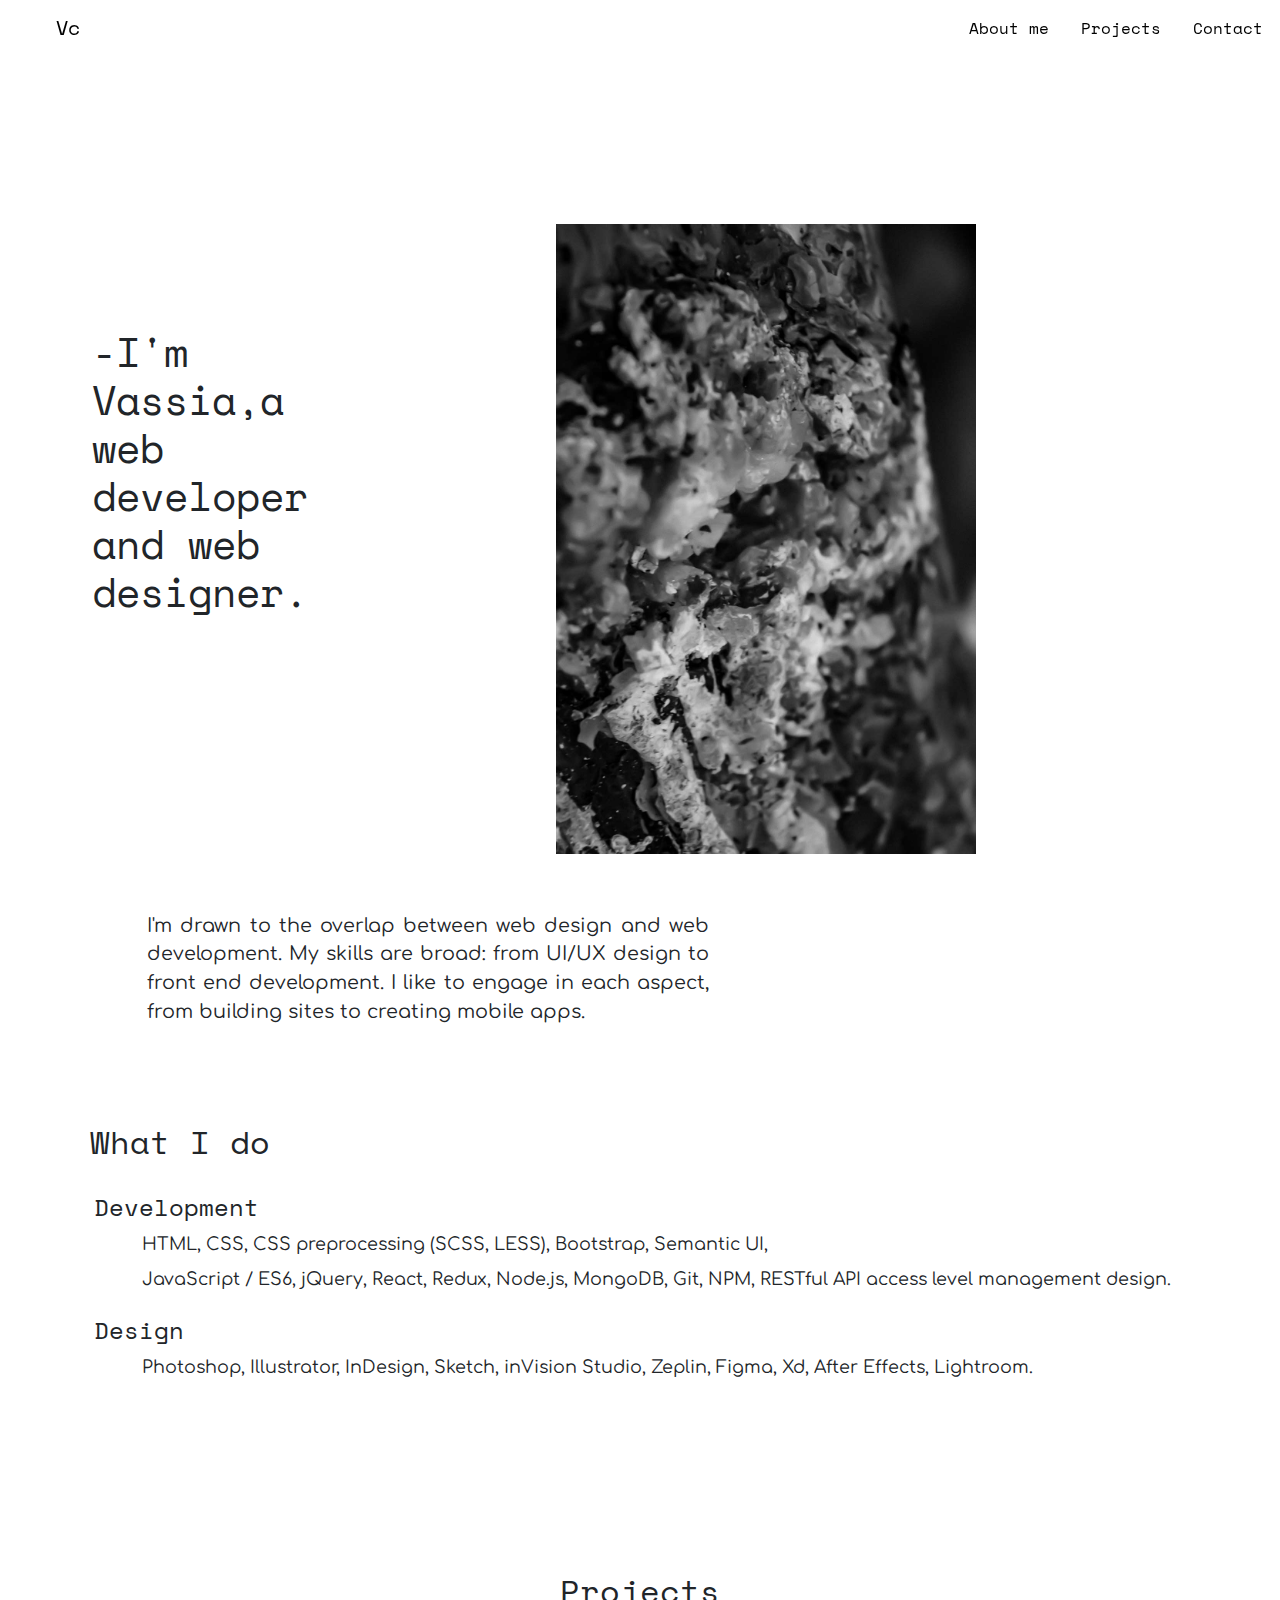
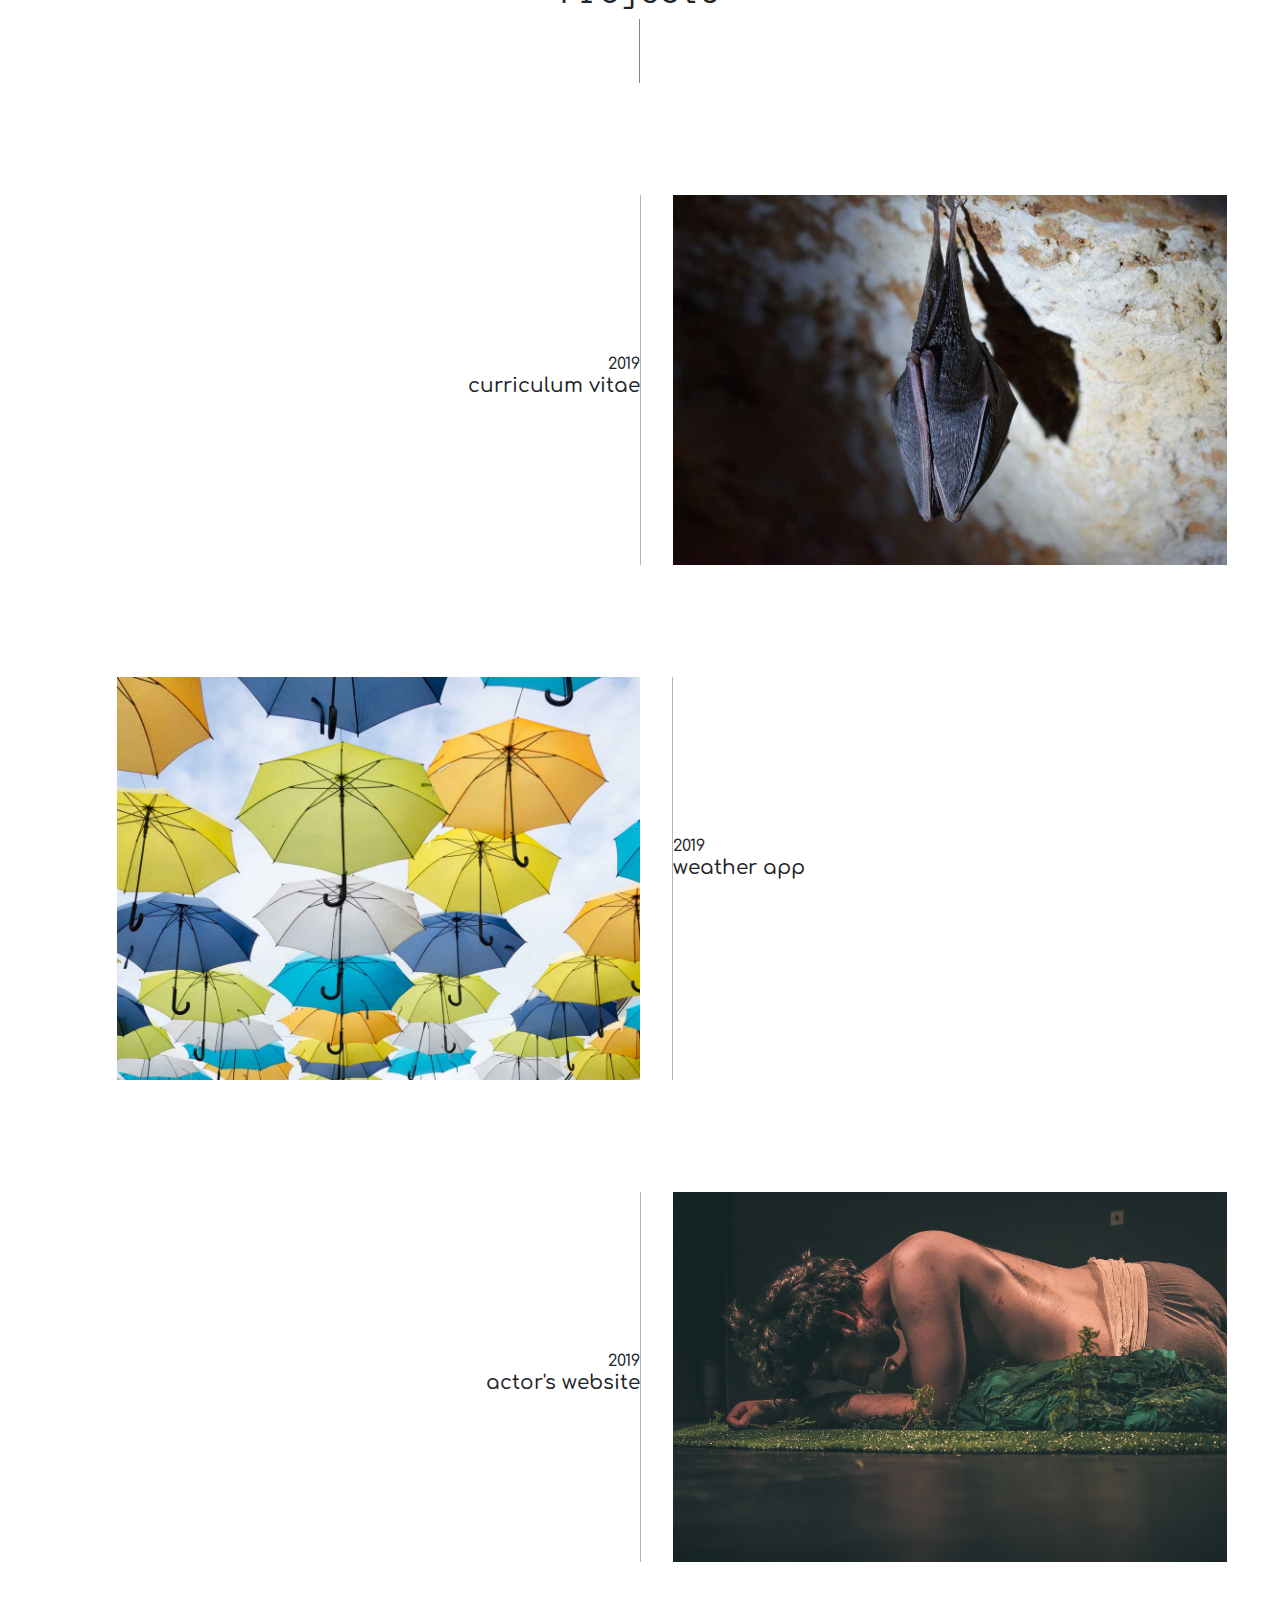
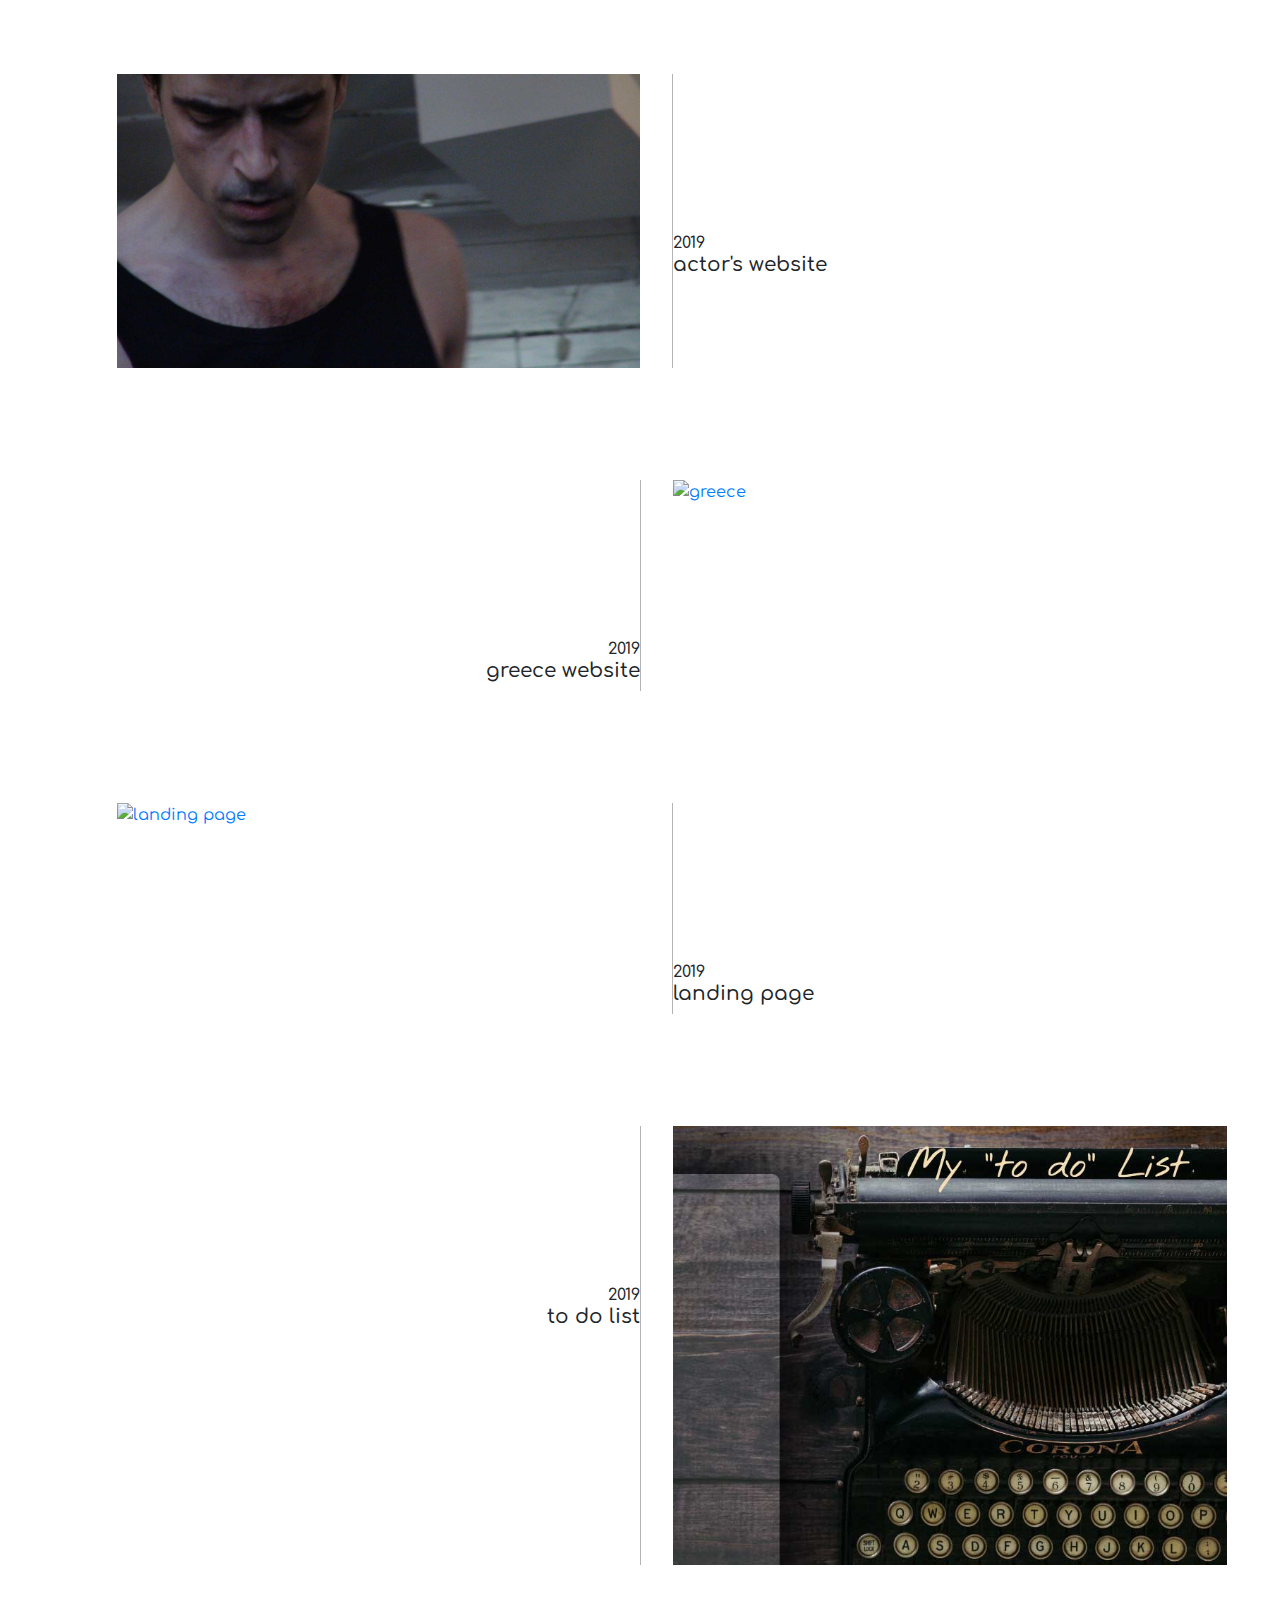
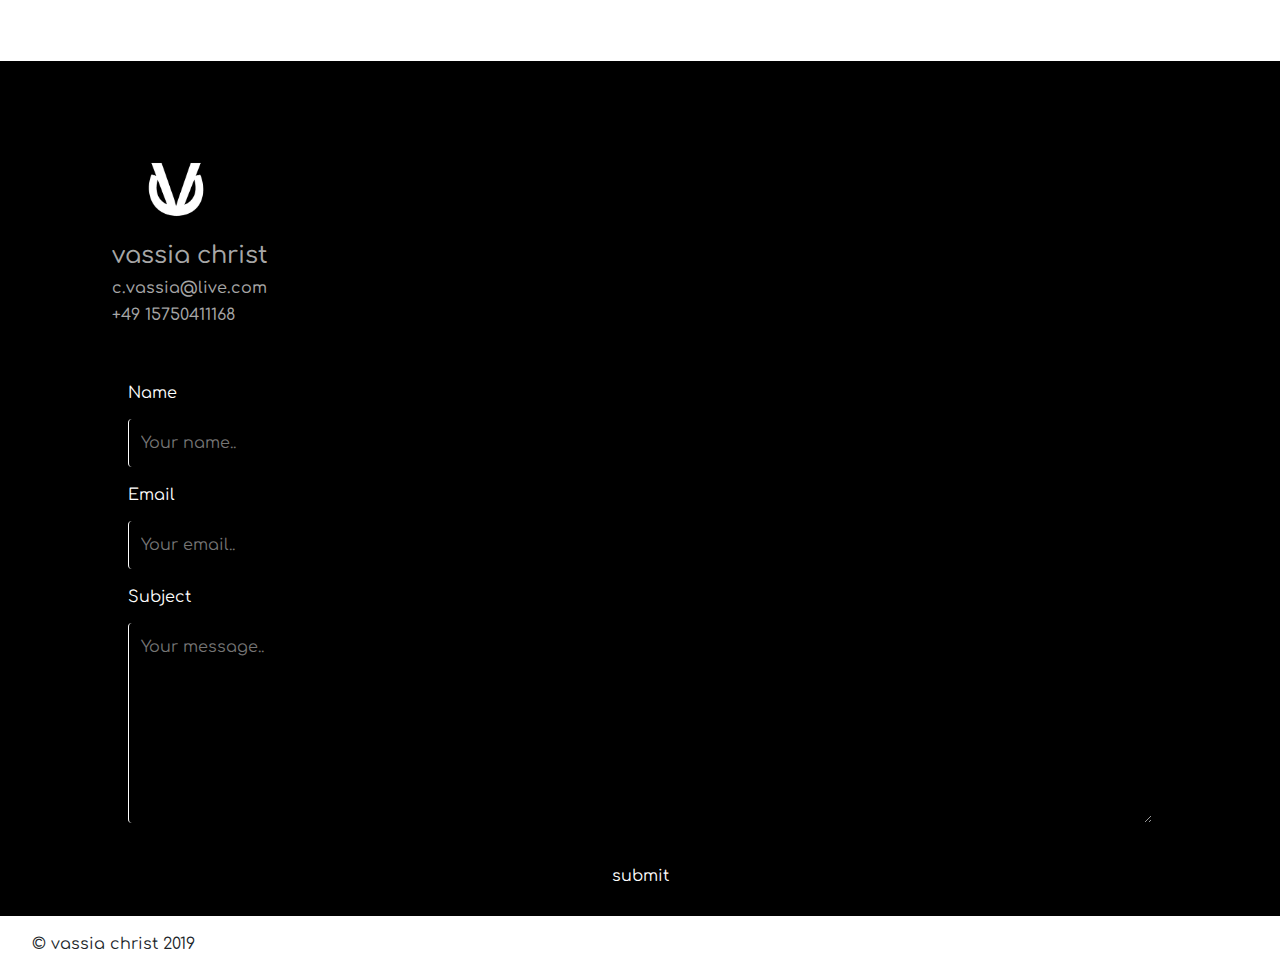
==== commit 965f8cd1: "second commit" ====
--- a/index.html
+++ b/index.html
@@ -42,9 +42,9 @@
         class="collapse navbar-collapse row justify-content-end bd-highlight"
         id="navbarNavAltMarkup"
       >
-        <a class="nav-item nav-link" href="#about">About me</a>
-        <a class="nav-item nav-link" href="#projects-desktop">Projects</a>
-        <a class="nav-item nav-link" href="#contact">Contact</a>
+        <a id="changeOne" class="a nav-item nav-link" href="#about">About me</a>
+        <a id="changeTwo" class="a nav-item nav-link" href="#projects-desktop">Projects</a>
+        <a id="changeThree" class="a nav-item nav-link" href="#contact">Contact</a>
       </div>
       <div id="myNav" class="overlay">
         <a href="javascript:void(0)" class="closebtn" onclick="closeNav()"
@@ -59,74 +59,32 @@
       </div>
     </nav>
 
-    <script>
-      function openNav() {
-        document.getElementById("myNav").style.height = "100%";
-      }
-
-      function closeNav() {
-        document.getElementById("myNav").style.height = "0%";
-      }
-    </script>
-
-    <script>
-      $(window).scroll(function() {
-        var scroll = $(window).scrollTop();
-        if (scroll < 670) {
-          $(".fixed-top").css("background", "transparent");
-        } else {
-          $(".fixed-top").css("background", "rgba(255, 255, 255, 0.644)");
-          $(".fixed-top #logo").css("color", "black");
-        }
-      });
-
-      $(window).scroll(function() {
-        var scroll = $(window).scrollTop();
-        if (scroll < 670) {
-          $(".fixed-top #logo").css("color", "black");
-          $("button").css("color", "black");
-        } else {
-          $("button").css("color", "black");
-        }
-      });
-
-      $(window).scroll(function() {
-        var scroll = $(window).scrollTop();
-        if (scroll < 4670) {
-          $("rgba(255, 255, 255, 0.644)").css("background", "transparent");
-        } else {
-          $(".fixed-top").css("background", "transparent");
-          $(".fixed-top #logo").css("color", "white");
-          $("button").css("color", "white");
-        }
-      });
-    </script>
 
     <!-- About Section -->
 
     <section id="about"></section>
-    <section>
+    <section id="firstChange">
       <article id="flex">
         <h1>-I'm Vassia,a web developer and web designer.</h1>
         <img id="hidden" src="pictures/bg-1.jpg" alt="bg" />
         <p class="first-paragraph">
           I'm drawn to the overlap between web design and web development. My skills
-          are broad: from ux/ui design to front end development. I
-          like to engage in each aspect, from building sites to create mobile apps.
+          are broad: from UI/UX design to front end development. I
+          like to engage in each aspect, from building sites to creating mobile apps.
         </p>
       </article>
       <article id="no-flex">
-        <h2>What i do</h2>
+        <h2>What I do</h2>
+
+        <h4>Development</h4>
+        <p>HTML, CSS, CSS preprocessing (SCSS, LESS), Bootstrap, Semantic UI,</p>
+    
+        <p>JavaScript / ES6, jQuery, React, Redux, Node.js, MongoDB, Git, NPM, RESTful API access level management design.</p>
         <h4>Design</h4>
-        <p>Photoshop, Illustrator, InDesign, Sketch, inVision Studio, After Effects, Lightroom, Autocad, 3ds Max</p>
-
-        <h4>Front-end</h4>
-        <p>HTML, CSS, CSS preprocessing (SCSS, Less), Bootstrap,</p>
-    
-        <p>JavaScript, jQuery, ES6, React, Redux, Node.js, MongoDB, Git, NPM, RESTful API access level management design</p>
-        <!-- <h4>Back-end</h4>
-        <p>...under construction...</p>
-      </article> -->
+        <p>Photoshop, Illustrator, InDesign, Sketch, inVision Studio, Zeplin, Figma, Xd, After Effects, Lightroom.</p>
+
+     
+       
     </section>
 
     <!-- Projects Section for desktop-->
@@ -141,7 +99,7 @@
           </article>
           <div class="middle_line1"></div>
           <article class="reveal-container1">
-            <a href="https://cvassia.github.io/cv/">
+            <a href="https://cv.cvassia.com">
               <img src="pictures/cv.jpg" alt="cv" />
             </a>
           </article>
@@ -149,7 +107,7 @@
   
         <section class="container">
           <article class="reveal-container2">
-          <a href="https://cvassia.github.io/weatherApp/">
+          <a href="https://weather.cvassia.com">
             <img src="pictures/weather.jpg" alt="weather" />
           </a>
         </article>
@@ -163,19 +121,19 @@
         <section class="container">
           <article>
             <h6 class="info1">2019</h6>
-            <h5 class="info1">to do list</h5>
+            <h5 class="info1">actor's website</h5>
           </article>
           <div class="middle_line1"></div>
           <article class="reveal-container1">
-            <a href="../fanastic-four/index.html">
-              <img src="pictures/toDo.png" alt="to do app" />
+            <a href="http://varvaresos.cvassia.com">
+              <img src="pictures/varvares.jpg" alt="actor" />
             </a>
           </article>
         </section>
   
         <section class="container">
           <article class="reveal-container2">
-            <a href="https://cvassia.github.io/Spyros_Markopoulos/index.html">
+            <a href="https://spyrosmarkopoulos.cvassia.com">
               <img src="pictures/markopoulos.jpg" alt="markopoulos" />
             </a>
           </article>
@@ -201,124 +159,33 @@
   
         <section class="container">
           <article class="reveal-container2">
-            <a href=" https://cvassia.github.io/patra/">
-              <img src="pictures/patra.jpg" alt="patra" />
+            <a href="https://landingpage.cvassia.com">
+              <img src="pictures/landing-page.jpg" alt="landing page" />
             </a>
           </article>
           <div class="middle_line2"></div>
           <article>
             <h6 class="text-align-left info2">2019</h6>
-            <h5 class="text-align-left info2">patra website</h5>
+            <h5 class="text-align-left info2">landing page</h5>
           </article>
         </section>
   
         <section class="container">
           <article>
             <h6 class="info1">2019</h6>
-            <h5 class="info1">landing page</h5>
+            <h5 class="info1">to do list</h5>
           </article>
           <div class="middle_line1"></div>
           <article class="reveal-container1">
-            <a href="https://cvassia.github.io/ProductLandingPage/">
-              <img src="pictures/landing-page.jpg" alt="landing page" />
-            </a>
-          </article>
-        </section>
-  
-        <section class="container">
-          <article class="reveal-container2">
-            <a href="https://cvassia.github.io/diceApp/">
-              <img src="pictures/dice.jpg" alt="dice" />
-            </a>
-          </article>
-          <div class="middle_line2"></div>
-          <article>
-            <h6 class="text-align-left info2">2018</h6>
-            <h5 class="text-align-left info2">roll the dice</h5>
-          </article>
-        </section>
-  
-        <section class="container">
-          <article>
-            <h6 class="info1">2018</h6>
-            <h5 class="info1">theater portfolio</h5>
-          </article>
-          <div class="middle_line1"></div>
-          <article class="reveal-container1">
-            <a href="../html-portfolio/index.html">
-              <img src="pictures/portfolio.jpg" alt="portfolio" />
-            </a>
-          </article>
-        </section>
-  
-        <section class="container">
-          <article class="reveal-container2">
-            <a href="../fanastic-four/index.html">
-              <img src="pictures/fantastic4.jpg" alt="fantastic 4" />
-            </a>
-          </article>
-          <div class="middle_line2"></div>
-          <article>
-            <h6 class="text-align-left info2">2018</h6>
-            <h5 class="text-align-left info2">fantastic 4</h5>
-          </article>
-        </section>
+            <a href="https://todo.cvassia.com">
+              <img src="pictures/toDo.jpg" alt="to do app" />
+            </a>
+          </article>
+        </section>
+  
       </section>
   
   
-      <script>
-        /* Setting Scroll reveal as a global 
-    object in window */
-        window.sr = new ScrollReveal({
-          reset: false // to repeat the effect
-        });
-  
-        // Picture
-        sr.reveal("#hidden", {
-          origin: "bottom",
-          duration: 3000,
-          distance: "500px",
-          reset: true
-        });
-  
-        // First Section
-  
-        sr.reveal("#reveal-h1", {
-          origin: "top",
-          duration: 3000, 
-          distance: "250px",
-          reset: true
-          
-        });
-  
-        // Second section
-        sr.reveal(".reveal-container1", {
-          origin: "left",
-          duration: 4000,
-          distance: "250px"
-        });
-  
-        // info box
-        sr.reveal(".info1", {
-          origin: "right",
-          duration: 4000,
-          distance: "250px"
-        });
-  
-        // Second section
-        sr.reveal(".reveal-container2", {
-          origin: "right",
-          duration: 4000,
-          distance: "250px"
-        });
-  
-        // info box
-        sr.reveal(".info2", {
-          origin: "left",
-          duration: 4000,
-          distance: "250px"
-        });
-      </script>
 
     <!-- Projects Section for mobile-->
 
@@ -327,7 +194,7 @@
 
       <div class="middle_line"></div>
       <article class="reveal-container">
-        <a href="https://cvassia.github.io/cv/">
+        <a href="https://cv.cvassia.com">
           <img src="pictures/cv.jpg" alt="cv" />
         </a>
         <h6 class="info">2019</h6>
@@ -336,25 +203,25 @@
 
       <div class="middle_line"></div>
      <article class="reveal-container">
-        <a href="https://cvassia.github.io/weatherApp/">
+        <a href="https://weather.cvassia.com">
           <img src="pictures/weather.jpg" alt="weather" />
         </a>
         <h6 class="info">2019</h6>
         <h5 class="info">weather app</h5>
     </article>
 
-      <div class="middle_line"></div>
-      <article class="reveal-container">
-        <a href="../fanastic-four/index.html">
-          <img src="pictures/toDo.png" alt="to do list" />
-        </a>
-        <h6 class="info">2019</h6>
-        <h5 class="info">to do list app</h5>
-      </article>
-
-      <div class="middle_line"></div>
-      <article class="reveal-container">
-        <a href="https://cvassia.github.io/Spyros_Markopoulos/index.html">
+    <div class="middle_line"></div>
+    <article class="reveal-container">
+      <a href="http://varvaresos.cvassia.com">
+        <img src="pictures/varvares.jpg" alt="actor" />
+      </a>
+      <h6 class="info">2019</h6>
+      <h5 class="info">actor's website</h5>
+    </article>
+
+      <div class="middle_line"></div>
+      <article class="reveal-container">
+        <a href="https://spyrosmarkopoulos.cvassia.com">
           <img src="pictures/markopoulos.jpg" alt="markopoulos" />
         </a>
         <h6 class="info">2019</h6>
@@ -372,16 +239,7 @@
 
       <div class="middle_line"></div>
       <article class="reveal-container">
-        <a href="../html-patra/index.html">
-          <img src="pictures/patra.jpg" alt="patra" />
-        </a>
-        <h6 class="info">2019</h6>
-        <h5 class="info">patra website</h5>
-      </article>
-
-      <div class="middle_line"></div>
-      <article class="reveal-container">
-        <a href="../ProductLandingPage/index.html">
+        <a href="https://landingpage.cvassia.com">
           <img src="pictures/landing-page.jpg" alt="landing page" />
         </a>
         <h6 class="info">2019</h6>
@@ -390,61 +248,17 @@
 
       <div class="middle_line"></div>
       <article class="reveal-container">
-        <a href="https://cvassia.github.io/diceApp/">
-          <img src="pictures/dice.jpg" alt="dice" />
-        </a>
-        <h6 class="info">2018</h6>
-        <h5 class="info">roll the dice</h5>
-      </article>
-
-      <div class="middle_line"></div>
-      <article class="reveal-container">
-        <a href="../html-portfolio/index.html">
-          <img src="pictures/portfolio.jpg" alt="portfolio" />
-        </a>
-        <h6 class="info">2018</h6>
-        <h5 class="info">theater portfolio</h5>
-      </article>
-
-      <div class="middle_line"></div>
-      <article class="reveal-container">
-        <a href="../fanastic-four/index.html">
-          <img src="pictures/fantastic4.jpg" alt="fantastic 4" />
-        </a>
-        <h6 class="info">2018</h6>
-        <h5 class="info">fantastic 4 website</h5>
-      </article>
+        <a href="https://todo.cvassia.com">
+          <img src="pictures/toDo.jpg" alt="to do list" />
+        </a>
+        <h6 class="info">2019</h6>
+        <h5 class="info">to do list app</h5>
+      </article>
+
+      
     </section>
 
-    <script>
-      /* Setting Scroll reveal as a global 
-object in window */
-      window.sr = new ScrollReveal({
-        reset: false // to repeat the effect
-      });
-
-      // First Section
-      sr.reveal("#reveal-h", {
-        origin: "left", // Place to start
-        distance: "500px", // Distance to be moved
-        duration: 3000
-      });
-
-      // Second section
-      sr.reveal(".reveal-container", {
-        origin: "bottom",
-        duration: 3000,
-        distance: "200px"
-      });
-
-      // info box
-      sr.reveal(".info", {
-        origin: "bottom",
-        duration: 3000,
-        distance: "200px"
-      });
-
-    </script>
+
 
     
 
@@ -490,33 +304,26 @@
 
    
 
-    <script>
-      /* Setting Scroll reveal as a global 
-  object in window */
-      window.sr = new ScrollReveal({
-        reset: true // to repeat the effect
-      });
-
-      sr.reveal(".reveal-logo", {
-        origin: "bottom", // Place to start
-        distance: "700px", // Distance to be moved
-        duration: 6000
-      });
-    </script>
+
 
     <!-- footer -->
     <footer>
       <p>&copy; vassia christ 2019</p>
+
       <a
         id="first-icon"
         class="fab fa-facebook-f"
         href="https://www.facebook.com/vassia.christ"
       ></a>
+      <a class="fab fa-github" href="https://github.com/cvassia"></a>
+
       <a
-        class="fab fa-pinterest"
-        href="https://www.pinterest.de/vassiachrist/web-design/"
+      class="fab fa-linkedin"
+      href="https://www.linkedin.com/in/vassia-christ-2030672b/"
       ></a>
-      <a class="fab fa-dribbble" href="https://dribbble.com/vassia1"></a>
+     
     </footer>
+
+    <script src="main.js"></script>
   </body>
 </html>
--- a/main.css
+++ b/main.css
@@ -59,6 +59,21 @@
 
 nav #navbarNavAltMarkup a {
   color: #000000;
+}
+
+.navChangedProjects {
+  background-color: rgba(255, 255, 255, 0.644);
+  -webkit-box-shadow: 0 1px 10px 0px black;
+          box-shadow: 0 1px 10px 0px black;
+}
+
+.textChangedContact {
+  color: #ffffff !important;
+  text-shadow: 0.5px 0.5px #777777;
+}
+
+.logoChangedContact {
+  color: #ffffff;
 }
 
 #about {
@@ -199,7 +214,7 @@
 }
 
 footer p {
-  padding-right: 10em;
+  padding-right: 6em;
 }
 
 footer a {
@@ -265,7 +280,7 @@
 
 @media (min-width: 1024px) {
   #navbarNavAltMarkup {
-    width: 40%;
+    width: 40% !important;
   }
   #flex {
     margin-left: 5em !important;
@@ -293,90 +308,42 @@
   #projects-desktop .middle_line {
     width: 50%;
     height: 4em;
-    margin: 3em 0 3em 0;
     border-right: 1px solid rgba(105, 105, 105, 0.808);
+  }
+  #projects-desktop .container {
+    margin-top: 7em;
+    display: -ms-grid;
+    display: grid;
+    width: 100%;
+    -ms-grid-columns: (1fr auto 1fr)[1];
+        grid-template-columns: repeat(1, 1fr auto 1fr);
   }
   #projects-desktop h2 {
     padding-top: 2em;
     text-align: center;
     font-family: "Space Mono", monospace;
   }
-  #projects-desktop article {
-    margin-top: 2em;
-  }
   #projects-desktop h6 {
     text-align: right;
     margin-bottom: 0;
-    margin-top: 9em;
-    position: absolute;
-    left: 31em;
-    font-size: 1.5em;
+    padding-top: 10em;
   }
   #projects-desktop h5 {
     text-align: right;
-    margin-top: 8em;
-    position: absolute;
-    left: 17em;
-    font-size: 2em;
   }
   #projects-desktop img {
     width: 100%;
     height: auto;
   }
-  #projects-desktop .container {
-    display: -webkit-box;
-    display: -ms-flexbox;
-    display: flex;
-    -webkit-box-pack: justify;
-        -ms-flex-pack: justify;
-            justify-content: space-between;
-  }
-  #projects-desktop .empty-left {
-    width: 60%;
-  }
-  #projects-desktop .reveal-container1 {
-    width: 70%;
-    display: -webkit-box;
-    display: -ms-flexbox;
-    display: flex;
-    margin-right: -10em;
-  }
   #projects-desktop .middle_line1 {
-    width: 10%;
-    height: 32em;
-    margin: 0em -2em 3em 0;
     border-left: 1px solid rgba(105, 105, 105, 0.5);
   }
-  #projects-desktop .empty-right {
-    width: 60%;
-  }
-  #projects-desktop #picture-left {
-    width: 61%;
-    margin-left: -9em;
-  }
-  #projects-desktop #picture-left a {
-    margin-right: 4em;
-  }
   #projects-desktop .middle_line2 {
-    width: 10%;
-    height: 29em;
-    margin: -3em -5.9em 3em 0;
+    margin-left: 4em;
     border-left: 1px solid rgba(105, 105, 105, 0.5);
   }
-  #h5-right {
-    text-align: right;
-    margin-top: 7em;
-    position: absolute;
-    right: 19em;
-    font-size: 2em;
-  }
-  #h6-right {
-    text-align: right;
-    margin-bottom: 0;
-    margin-top: 7em;
-    position: absolute;
-    left: 31em;
-    font-size: 1.5em;
+  #projects-desktop .text-align-left {
+    text-align: left;
   }
   #contact .reveal-logo {
     width: 10% !important;
@@ -389,8 +356,8 @@
   p {
     padding-left: 2em;
   }
-  #first-icon {
-    padding-left: 69em;
+  footer #first-icon {
+    padding-left: 34em;
   }
   a {
     padding-left: 2em;
